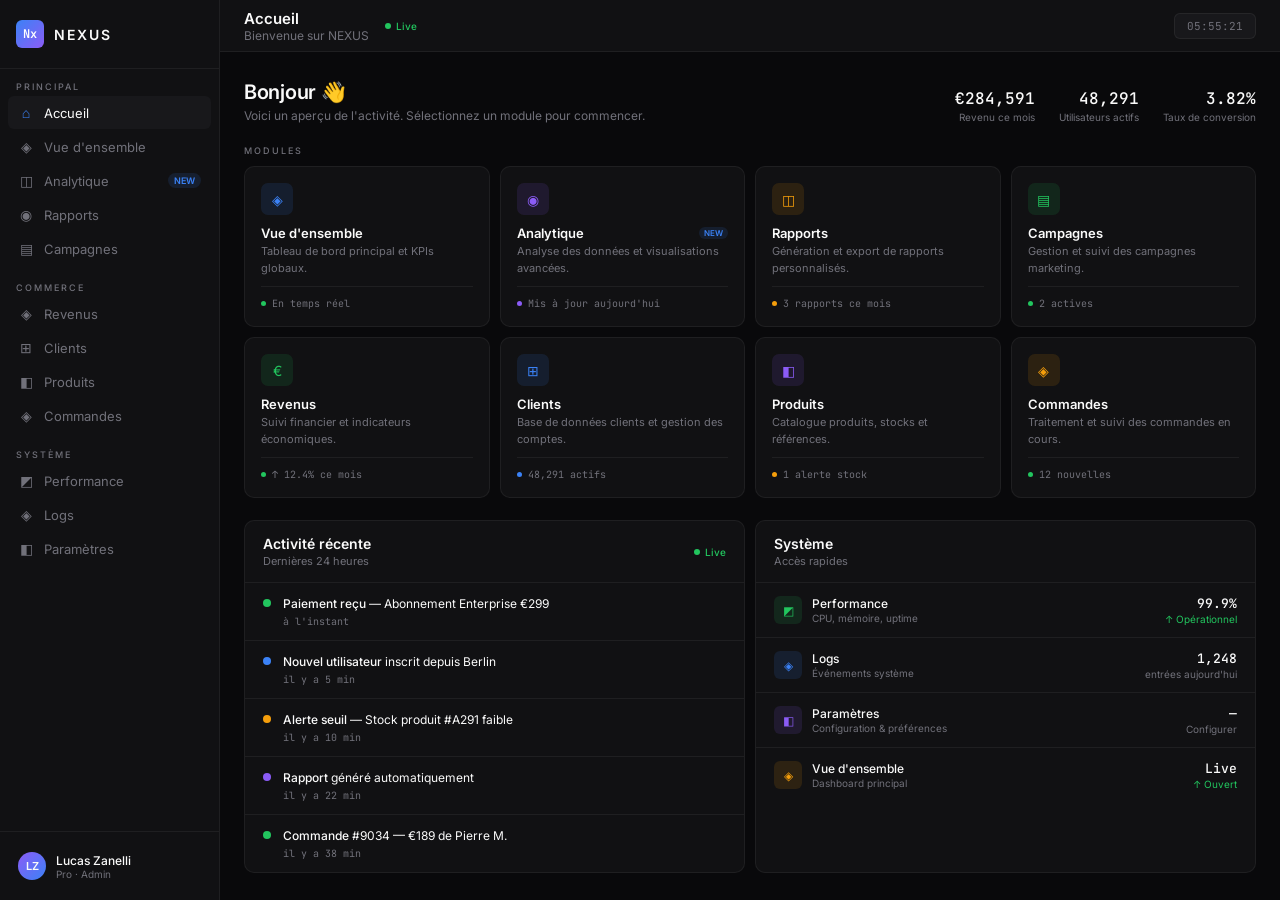
==== index.html @ b59e876d "Rajout du index Accueil" ====
<!DOCTYPE html>
<html lang="fr">
<head>
  <meta charset="UTF-8">
  <meta name="viewport" content="width=device-width, initial-scale=1.0">
  <title>NEXUS — Accueil</title>

  <link href="https://fonts.googleapis.com/css2?family=JetBrains+Mono:wght@300;400;500&family=Inter:wght@300;400;500;600&display=swap" rel="stylesheet">

  <style>
    *, *::before, *::after { margin: 0; padding: 0; box-sizing: border-box; }

    :root {
      --bg:         #09090B;
      --surface:    #111113;
      --surface2:   #18181B;
      --border:     rgba(255, 255, 255, 0.06);
      --border2:    rgba(255, 255, 255, 0.1);
      --text:       #FAFAFA;
      --muted:      #71717A;
      --green:      #22C55E;
      --green-dim:  rgba(34, 197, 94, 0.12);
      --red:        #EF4444;
      --red-dim:    rgba(239, 68, 68, 0.12);
      --blue:       #3B82F6;
      --blue-dim:   rgba(59, 130, 246, 0.12);
      --violet:     #8B5CF6;
      --violet-dim: rgba(139, 92, 246, 0.12);
      --amber:      #F59E0B;
      --amber-dim:  rgba(245, 158, 11, 0.12);
      --cyan:       #06B6D4;
    }

    html, body { height: 100%; }

    body {
      background: var(--bg);
      color: var(--text);
      font-family: 'Inter', sans-serif;
      font-weight: 400;
      display: flex;
      overflow: hidden;
    }

    ::-webkit-scrollbar        { width: 4px; height: 4px; }
    ::-webkit-scrollbar-track  { background: transparent; }
    ::-webkit-scrollbar-thumb  { background: var(--border2); border-radius: 2px; }

    /* ═══════ SIDEBAR ═══════ */
    .sidebar {
      width: 220px; flex-shrink: 0;
      background: var(--surface);
      border-right: 1px solid var(--border);
      display: flex; flex-direction: column;
      height: 100vh; overflow-y: auto;
    }
    .sb-logo {
      padding: 20px 16px;
      border-bottom: 1px solid var(--border);
      display: flex; align-items: center; gap: 10px;
    }
    .logo-icon {
      width: 28px; height: 28px;
      background: linear-gradient(135deg, var(--blue), var(--violet));
      border-radius: 6px;
      display: flex; align-items: center; justify-content: center;
      font-size: 12px; font-weight: 600;
      font-family: 'JetBrains Mono', monospace; color: white;
    }
    .logo-text { font-size: 14px; font-weight: 600; letter-spacing: 2px; text-transform: uppercase; }
    .sb-section { padding: 12px 8px 4px; }
    .sb-section-label {
      font-size: 9px; font-weight: 500; letter-spacing: 2px;
      text-transform: uppercase; color: var(--muted);
      padding: 0 8px; margin-bottom: 4px;
    }
    .sb-item {
      display: flex; align-items: center; gap: 10px;
      padding: 8px 10px; border-radius: 6px;
      cursor: pointer; transition: background 0.15s;
      text-decoration: none; color: var(--muted);
      font-size: 13px; font-weight: 400; margin-bottom: 1px;
    }
    .sb-item:hover            { background: var(--surface2); color: var(--text); }
    .sb-item.active           { background: var(--surface2); color: var(--text); }
    .sb-item.active .sb-icon  { color: var(--blue); }
    .sb-icon { font-size: 14px; width: 16px; text-align: center; }
    .sb-badge {
      margin-left: auto;
      background: var(--blue-dim); color: var(--blue);
      font-size: 9px; font-weight: 600; padding: 2px 6px; border-radius: 10px;
    }
    .sb-bottom { margin-top: auto; padding: 12px 8px; border-top: 1px solid var(--border); }
    .sb-user { display: flex; align-items: center; gap: 10px; padding: 8px 10px; border-radius: 6px; cursor: pointer; }
    .user-av {
      width: 28px; height: 28px; border-radius: 50%;
      background: linear-gradient(135deg, var(--violet), var(--blue));
      display: flex; align-items: center; justify-content: center;
      font-size: 11px; font-weight: 600; flex-shrink: 0;
    }
    .user-name { font-size: 12px; font-weight: 500; }
    .user-plan { font-size: 10px; color: var(--muted); }

    /* ═══════ MAIN ═══════ */
    .main { flex: 1; overflow-y: auto; display: flex; flex-direction: column; }

    .topbar {
      height: 52px; border-bottom: 1px solid var(--border);
      padding: 0 24px;
      display: flex; align-items: center; justify-content: space-between;
      flex-shrink: 0; background: var(--surface);
      position: sticky; top: 0; z-index: 10;
    }
    .tb-left  { display: flex; align-items: center; gap: 16px; }
    .tb-right { display: flex; align-items: center; gap: 8px; }
    .page-title { font-size: 15px; font-weight: 600; }
    .page-sub   { font-size: 12px; color: var(--muted); }
    .live-badge { display: flex; align-items: center; gap: 5px; font-size: 10px; color: var(--green); font-weight: 500; }
    .live-dot { width: 6px; height: 6px; background: var(--green); border-radius: 50%; animation: pulse 2s infinite; }

    .clock-badge {
      font-family: 'JetBrains Mono', monospace; font-size: 11px; color: var(--muted);
      padding: 5px 12px; background: var(--surface2);
      border: 1px solid var(--border); border-radius: 6px;
    }

    /* ═══════ CONTENT ═══════ */
    .content { padding: 28px 24px; display: flex; flex-direction: column; gap: 22px; overflow-y: auto; }

    /* Hero */
    .hero { display: flex; align-items: flex-end; justify-content: space-between; }
    .hero-title { font-size: 20px; font-weight: 600; letter-spacing: -0.3px; margin-bottom: 4px; }
    .hero-sub   { font-size: 12px; color: var(--muted); }
    .hero-stats { display: flex; gap: 24px; }
    .hero-stat  { text-align: right; }
    .hero-stat-val { font-family: 'JetBrains Mono', monospace; font-size: 16px; font-weight: 500; }
    .hero-stat-lbl { font-size: 10px; color: var(--muted); margin-top: 2px; }

    /* Section label */
    .section-label {
      font-size: 9px; font-weight: 500; letter-spacing: 2px;
      text-transform: uppercase; color: var(--muted); margin-bottom: 10px;
    }

    /* Module grid */
    .modules-grid { display: grid; grid-template-columns: repeat(4, 1fr); gap: 10px; }

    .module-card {
      background: var(--surface); border: 1px solid var(--border);
      border-radius: 10px; padding: 16px;
      text-decoration: none; color: var(--text);
      display: flex; flex-direction: column; gap: 10px;
      transition: border-color 0.2s, background 0.2s;
      cursor: pointer;
    }
    .module-card:hover { border-color: var(--border2); background: var(--surface2); }
    .module-card:hover .module-arrow { opacity: 1; transform: translateX(0); }

    .module-card-top { display: flex; align-items: center; justify-content: space-between; }
    .module-icon {
      width: 32px; height: 32px; border-radius: 7px;
      display: flex; align-items: center; justify-content: center; font-size: 14px;
    }
    .module-arrow { font-size: 11px; color: var(--muted); opacity: 0; transform: translateX(-4px); transition: opacity 0.2s, transform 0.2s; }
    .module-name  { font-size: 13px; font-weight: 600; margin-bottom: 2px; display: flex; align-items: center; gap: 6px; }
    .module-desc  { font-size: 11px; color: var(--muted); line-height: 1.5; }
    .module-footer {
      display: flex; align-items: center; gap: 6px;
      padding-top: 10px; border-top: 1px solid var(--border); margin-top: auto;
    }
    .module-stat-dot { width: 5px; height: 5px; border-radius: 50%; }
    .module-stat-txt { font-size: 10px; color: var(--muted); font-family: 'JetBrains Mono', monospace; }

    /* Bottom row */
    .bottom-row { display: grid; grid-template-columns: 1fr 1fr; gap: 10px; }

    /* Activity card */
    .activity-card { background: var(--surface); border: 1px solid var(--border); border-radius: 10px; overflow: hidden; }
    .ac-head { padding: 14px 18px; border-bottom: 1px solid var(--border); display: flex; align-items: center; justify-content: space-between; }
    .card-title    { font-size: 14px; font-weight: 600; }
    .card-subtitle { font-size: 11px; color: var(--muted); margin-top: 2px; }
    .ac-item { display: flex; align-items: flex-start; gap: 12px; padding: 12px 18px; border-bottom: 1px solid var(--border); transition: background 0.15s; }
    .ac-item:last-child { border-bottom: none; }
    .ac-item:hover      { background: var(--surface2); }
    .ac-dot  { width: 8px; height: 8px; border-radius: 50%; flex-shrink: 0; margin-top: 4px; }
    .ac-msg  { font-size: 12px; line-height: 1.5; }
    .ac-msg strong { font-weight: 500; }
    .ac-time { font-size: 10px; color: var(--muted); margin-top: 2px; font-family: 'JetBrains Mono', monospace; }

    /* Quick card */
    .quick-card { background: var(--surface); border: 1px solid var(--border); border-radius: 10px; overflow: hidden; }
    .qc-head    { padding: 14px 18px; border-bottom: 1px solid var(--border); }
    .qc-row     { display: flex; align-items: center; justify-content: space-between; padding: 12px 18px; border-bottom: 1px solid var(--border); transition: background 0.15s; text-decoration: none; color: inherit; }
    .qc-row:last-child { border-bottom: none; }
    .qc-row:hover      { background: var(--surface2); }
    .qc-left    { display: flex; align-items: center; gap: 10px; }
    .qc-icon    { width: 28px; height: 28px; border-radius: 6px; display: flex; align-items: center; justify-content: center; font-size: 12px; }
    .qc-label   { font-size: 12px; font-weight: 500; }
    .qc-sub     { font-size: 10px; color: var(--muted); margin-top: 1px; }
    .qc-right   { text-align: right; }
    .qc-val     { font-family: 'JetBrains Mono', monospace; font-size: 13px; font-weight: 500; }
    .qc-delta   { font-size: 10px; margin-top: 1px; }
    .delta-up   { color: var(--green); }
    .delta-down { color: var(--red); }

    @keyframes pulse {
      0%, 100% { opacity: 1; transform: scale(1); }
      50%       { opacity: 0.5; transform: scale(1.3); }
    }
    @keyframes fadeUp {
      from { opacity: 0; transform: translateY(10px); }
      to   { opacity: 1; transform: translateY(0); }
    }
    .content > * { animation: fadeUp 0.4s ease both; }
    .content > *:nth-child(1) { animation-delay: 0.05s; }
    .content > *:nth-child(2) { animation-delay: 0.10s; }
    .content > *:nth-child(3) { animation-delay: 0.15s; }
    .content > *:nth-child(4) { animation-delay: 0.20s; }
  </style>
</head>
<body>

  <aside class="sidebar"></aside>

  <div class="main">

    <div class="topbar">
      <div class="tb-left">
        <div>
          <p class="page-title">Accueil</p>
          <p class="page-sub">Bienvenue sur NEXUS</p>
        </div>
        <div class="live-badge"><div class="live-dot"></div> Live</div>
      </div>
      <div class="tb-right">
        <div class="clock-badge" id="clock">--:--:--</div>
      </div>
    </div>

    <div class="content">

      <!-- Hero -->
      <div class="hero">
        <div>
          <p class="hero-title" id="greetingText">Bonjour 👋</p>
          <p class="hero-sub">Voici un aperçu de l'activité. Sélectionnez un module pour commencer.</p>
        </div>
        <div class="hero-stats">
          <div class="hero-stat">
            <div class="hero-stat-val">€284,591</div>
            <div class="hero-stat-lbl">Revenu ce mois</div>
          </div>
          <div class="hero-stat">
            <div class="hero-stat-val">48,291</div>
            <div class="hero-stat-lbl">Utilisateurs actifs</div>
          </div>
          <div class="hero-stat">
            <div class="hero-stat-val">3.82%</div>
            <div class="hero-stat-lbl">Taux de conversion</div>
          </div>
        </div>
      </div>

      <!-- Modules -->
      <div>
        <p class="section-label">Modules</p>
        <div class="modules-grid">

          <a class="module-card" href="./Vue d'ensemble/index.html">
            <div class="module-card-top">
              <div class="module-icon" style="background:var(--blue-dim);color:var(--blue);">◈</div>
              <span class="module-arrow">→</span>
            </div>
            <div>
              <p class="module-name">Vue d'ensemble</p>
              <p class="module-desc">Tableau de bord principal et KPIs globaux.</p>
            </div>
            <div class="module-footer">
              <div class="module-stat-dot" style="background:var(--green);"></div>
              <span class="module-stat-txt">En temps réel</span>
            </div>
          </a>

          <a class="module-card" href="./Analytique/index.html">
            <div class="module-card-top">
              <div class="module-icon" style="background:var(--violet-dim);color:var(--violet);">◉</div>
              <span class="module-arrow">→</span>
            </div>
            <div>
              <p class="module-name">Analytique <span class="sb-badge" style="font-size:8px;padding:1px 5px;">NEW</span></p>
              <p class="module-desc">Analyse des données et visualisations avancées.</p>
            </div>
            <div class="module-footer">
              <div class="module-stat-dot" style="background:var(--violet);"></div>
              <span class="module-stat-txt">Mis à jour aujourd'hui</span>
            </div>
          </a>

          <a class="module-card" href="./Rapports/index.html">
            <div class="module-card-top">
              <div class="module-icon" style="background:var(--amber-dim);color:var(--amber);">◫</div>
              <span class="module-arrow">→</span>
            </div>
            <div>
              <p class="module-name">Rapports</p>
              <p class="module-desc">Génération et export de rapports personnalisés.</p>
            </div>
            <div class="module-footer">
              <div class="module-stat-dot" style="background:var(--amber);"></div>
              <span class="module-stat-txt">3 rapports ce mois</span>
            </div>
          </a>

          <a class="module-card" href="./Campagnes/index.html">
            <div class="module-card-top">
              <div class="module-icon" style="background:var(--green-dim);color:var(--green);">▤</div>
              <span class="module-arrow">→</span>
            </div>
            <div>
              <p class="module-name">Campagnes</p>
              <p class="module-desc">Gestion et suivi des campagnes marketing.</p>
            </div>
            <div class="module-footer">
              <div class="module-stat-dot" style="background:var(--green);"></div>
              <span class="module-stat-txt">2 actives</span>
            </div>
          </a>

          <a class="module-card" href="./Revenus/index.html">
            <div class="module-card-top">
              <div class="module-icon" style="background:var(--green-dim);color:var(--green);">€</div>
              <span class="module-arrow">→</span>
            </div>
            <div>
              <p class="module-name">Revenus</p>
              <p class="module-desc">Suivi financier et indicateurs économiques.</p>
            </div>
            <div class="module-footer">
              <div class="module-stat-dot" style="background:var(--green);"></div>
              <span class="module-stat-txt">↑ 12.4% ce mois</span>
            </div>
          </a>

          <a class="module-card" href="./Clients/index.html">
            <div class="module-card-top">
              <div class="module-icon" style="background:var(--blue-dim);color:var(--blue);">⊞</div>
              <span class="module-arrow">→</span>
            </div>
            <div>
              <p class="module-name">Clients</p>
              <p class="module-desc">Base de données clients et gestion des comptes.</p>
            </div>
            <div class="module-footer">
              <div class="module-stat-dot" style="background:var(--blue);"></div>
              <span class="module-stat-txt">48,291 actifs</span>
            </div>
          </a>

          <a class="module-card" href="./Produits/index.html">
            <div class="module-card-top">
              <div class="module-icon" style="background:var(--violet-dim);color:var(--violet);">◧</div>
              <span class="module-arrow">→</span>
            </div>
            <div>
              <p class="module-name">Produits</p>
              <p class="module-desc">Catalogue produits, stocks et références.</p>
            </div>
            <div class="module-footer">
              <div class="module-stat-dot" style="background:var(--amber);"></div>
              <span class="module-stat-txt">1 alerte stock</span>
            </div>
          </a>

          <a class="module-card" href="./Commandes/index.html">
            <div class="module-card-top">
              <div class="module-icon" style="background:var(--amber-dim);color:var(--amber);">◈</div>
              <span class="module-arrow">→</span>
            </div>
            <div>
              <p class="module-name">Commandes</p>
              <p class="module-desc">Traitement et suivi des commandes en cours.</p>
            </div>
            <div class="module-footer">
              <div class="module-stat-dot" style="background:var(--green);"></div>
              <span class="module-stat-txt">12 nouvelles</span>
            </div>
          </a>

        </div>
      </div>

      <!-- Bottom row -->
      <div class="bottom-row">

        <div class="activity-card">
          <div class="ac-head">
            <div>
              <p class="card-title">Activité récente</p>
              <p class="card-subtitle">Dernières 24 heures</p>
            </div>
            <div class="live-badge"><div class="live-dot"></div> Live</div>
          </div>
          <div id="activityList">
            <div class="ac-item">
              <div class="ac-dot" style="background:var(--green);"></div>
              <div>
                <p class="ac-msg"><strong>Paiement reçu</strong> — Abonnement Enterprise €299</p>
                <p class="ac-time">à l'instant</p>
              </div>
            </div>
            <div class="ac-item">
              <div class="ac-dot" style="background:var(--blue);"></div>
              <div>
                <p class="ac-msg"><strong>Nouvel utilisateur</strong> inscrit depuis Berlin</p>
                <p class="ac-time">il y a 5 min</p>
              </div>
            </div>
            <div class="ac-item">
              <div class="ac-dot" style="background:var(--amber);"></div>
              <div>
                <p class="ac-msg"><strong>Alerte seuil</strong> — Stock produit #A291 faible</p>
                <p class="ac-time">il y a 10 min</p>
              </div>
            </div>
            <div class="ac-item">
              <div class="ac-dot" style="background:var(--violet);"></div>
              <div>
                <p class="ac-msg"><strong>Rapport</strong> généré automatiquement</p>
                <p class="ac-time">il y a 22 min</p>
              </div>
            </div>
            <div class="ac-item">
              <div class="ac-dot" style="background:var(--green);"></div>
              <div>
                <p class="ac-msg"><strong>Commande</strong> #9034 — €189 de Pierre M.</p>
                <p class="ac-time">il y a 38 min</p>
              </div>
            </div>
          </div>
        </div>

        <div class="quick-card">
          <div class="qc-head">
            <p class="card-title">Système</p>
            <p class="card-subtitle">Accès rapides</p>
          </div>
          <div>
            <a class="qc-row" href="./Performance/index.html">
              <div class="qc-left">
                <div class="qc-icon" style="background:var(--green-dim);color:var(--green);">◩</div>
                <div>
                  <p class="qc-label">Performance</p>
                  <p class="qc-sub">CPU, mémoire, uptime</p>
                </div>
              </div>
              <div class="qc-right">
                <p class="qc-val">99.9%</p>
                <p class="qc-delta delta-up">↑ Opérationnel</p>
              </div>
            </a>
            <a class="qc-row" href="./Logs/index.html">
              <div class="qc-left">
                <div class="qc-icon" style="background:var(--blue-dim);color:var(--blue);">◈</div>
                <div>
                  <p class="qc-label">Logs</p>
                  <p class="qc-sub">Événements système</p>
                </div>
              </div>
              <div class="qc-right">
                <p class="qc-val">1,248</p>
                <p class="qc-delta" style="color:var(--muted);">entrées aujourd'hui</p>
              </div>
            </a>
            <a class="qc-row" href="./Paramètres/index.html">
              <div class="qc-left">
                <div class="qc-icon" style="background:var(--violet-dim);color:var(--violet);">◧</div>
                <div>
                  <p class="qc-label">Paramètres</p>
                  <p class="qc-sub">Configuration & préférences</p>
                </div>
              </div>
              <div class="qc-right">
                <p class="qc-val">—</p>
                <p class="qc-delta" style="color:var(--muted);">Configurer</p>
              </div>
            </a>
            <a class="qc-row" href="./Vue d'ensemble/index.html">
              <div class="qc-left">
                <div class="qc-icon" style="background:var(--amber-dim);color:var(--amber);">◈</div>
                <div>
                  <p class="qc-label">Vue d'ensemble</p>
                  <p class="qc-sub">Dashboard principal</p>
                </div>
              </div>
              <div class="qc-right">
                <p class="qc-val">Live</p>
                <p class="qc-delta delta-up">↑ Ouvert</p>
              </div>
            </a>
          </div>
        </div>

      </div>

    </div>
  </div>

  <script>
    /* Horloge */
    const clockEl = document.getElementById('clock');
    const tick = () => { clockEl.textContent = new Date().toLocaleTimeString('fr-FR', { hour12:false }); };
    tick(); setInterval(tick, 1000);

    /* Greeting */
    const h = new Date().getHours();
    document.getElementById('greetingText').textContent =
      (h < 12 ? 'Bonjour' : h < 18 ? 'Bon après-midi' : 'Bonsoir') + ' 👋';

    /* Live activity */
    const activities = [
      { color:'var(--green)',  msg:'<strong>Commande</strong> — €189 de Pierre M.',               time:"à l'instant" },
      { color:'var(--blue)',   msg:'<strong>Nouvel utilisateur</strong> depuis Lyon',              time:"à l'instant" },
      { color:'var(--violet)', msg:'<strong>Rapport</strong> généré automatiquement',              time:"à l'instant" },
      { color:'var(--amber)',  msg:'<strong>Alerte stock</strong> — Produit #B104 critique',       time:"à l'instant" },
      { color:'var(--green)',  msg:'<strong>Paiement reçu</strong> — Abonnement Enterprise €299',  time:"à l'instant" },
      { color:'var(--red)',    msg:'<strong>Échec paiement</strong> — Commande #9012 refusée',     time:"à l'instant" },
    ];
    const timeLabels = ['il y a 5 min','il y a 10 min','il y a 15 min','il y a 22 min'];
    let idx = 0;
    setInterval(() => {
      const items = document.querySelectorAll('#activityList .ac-item');
      if (!items.length) return;
      const d = activities[idx % activities.length];
      items[0].querySelector('.ac-dot').style.background = d.color;
      items[0].querySelector('.ac-msg').innerHTML = d.msg;
      items[0].querySelector('.ac-time').textContent = d.time;
      items[0].style.background = 'rgba(59,130,246,0.07)';
      setTimeout(() => { items[0].style.background = ''; }, 1200);
      items.forEach((item, i) => {
        if (i === 0) return;
        const t = item.querySelector('.ac-time');
        if (t && timeLabels[i-1]) t.textContent = timeLabels[i-1];
      });
      idx++;
    }, 5000);
  </script>

  <script>
    /* Sidebar — même logique que sidebar.js existant */
    (function () {
      function loadProfile() {
        try { const r=localStorage.getItem('nexus_profile'); if(r){const p=JSON.parse(r);if(p&&p.prenom)return p;} } catch(e){}
        try { const r=sessionStorage.getItem('nexus_profile'); if(r){const p=JSON.parse(r);if(p&&p.prenom)return p;} } catch(e){}
        try { const m=document.cookie.match(/nexus_profile=([^;]+)/); if(m){const p=JSON.parse(decodeURIComponent(m[1]));if(p&&p.prenom)return p;} } catch(e){}
        return { prenom:'Lucas', nom:'Zanelli', email:'lucas@nexus.io' };
      }
      function loadAvatar() {
        try { const v=localStorage.getItem('nexus_avatar'); if(v) return v; } catch(e){}
        try { const v=sessionStorage.getItem('nexus_avatar'); if(v) return v; } catch(e){}
        return null;
      }
      function getInitials(p){ return (((p.prenom||'').charAt(0))+((p.nom||'').charAt(0))).toUpperCase()||'LZ'; }
      function getFullName(p){ return [(p.prenom||'').trim(),(p.nom||'').trim()].filter(Boolean).join(' ')||'Utilisateur'; }

      const PAGE_MAP = {
        "Accueil":           "#",
        "Vue d'ensemble":    "./Vue d'ensemble/index.html",
        "Analytique":        "./Analytique/index.html",
        "Rapports":          "./Rapports/index.html",
        "Campagnes":         "./Campagnes/index.html",
        "Revenus":           "./Revenus/index.html",
        "Clients":           "./Clients/index.html",
        "Produits":          "./Produits/index.html",
        "Commandes":         "./Commandes/index.html",
        "Performance":       "./Performance/index.html",
        "Logs":              "./Logs/index.html",
        "Param\u00e8tres":   "./Param\u00e8tres/index.html",
      };

      const NAV = [
        { label:'Principal', items:[
          { name:'Accueil',          icon:'⌂' },
          { name:"Vue d'ensemble",   icon:'◈' },
          { name:'Analytique',       icon:'◫', badge:'NEW' },
          { name:'Rapports',         icon:'◉' },
          { name:'Campagnes',        icon:'▤' },
        ]},
        { label:'Commerce', items:[
          { name:'Revenus',   icon:'◈' },
          { name:'Clients',   icon:'⊞' },
          { name:'Produits',  icon:'◧' },
          { name:'Commandes', icon:'◈' },
        ]},
        { label:'Syst\u00e8me', items:[
          { name:'Performance',       icon:'◩' },
          { name:'Logs',              icon:'◈' },
          { name:'Param\u00e8tres',   icon:'◧' },
        ]},
      ];

      function buildHTML(profile) {
        const ini = getInitials(profile), name = getFullName(profile);
        let sections = '';
        NAV.forEach(function(sec) {
          let items = '';
          sec.items.forEach(function(item) {
            const isActive = item.name === 'Accueil';
            const badge = item.badge ? '<span class="sb-badge">'+item.badge+'</span>' : '';
            items += '<a href="'+(PAGE_MAP[item.name]||'#')+'" class="sb-item'+(isActive?' active':'')+'"><span class="sb-icon">'+item.icon+'</span> '+item.name+badge+'</a>';
          });
          sections += '<div class="sb-section"><p class="sb-section-label">'+sec.label+'</p>'+items+'</div>';
        });
        return '<div class="sb-logo"><div class="logo-icon">Nx</div><span class="logo-text">Nexus</span></div>'
          + sections
          + '<div class="sb-bottom"><div class="sb-user"><div class="user-av" id="sidebarAv">'+ini+'</div><div><p class="user-name" id="sidebarName">'+name+'</p><p class="user-plan">Pro &middot; Admin</p></div></div></div>';
      }

      function inject() {
        const sidebar = document.querySelector('aside.sidebar');
        if (!sidebar) return;
        sidebar.innerHTML = buildHTML(loadProfile());
        const photo = loadAvatar(), av = document.getElementById('sidebarAv');
        if (av && photo) { av.textContent=''; av.style.backgroundImage='url('+photo+')'; av.style.backgroundSize='cover'; av.style.backgroundPosition='center'; }
      }

      document.readyState === 'loading' ? document.addEventListener('DOMContentLoaded', inject) : inject();

      window.NexusSidebar = { getProfile: loadProfile, refresh: inject };
    })();
  </script>

</body>
</html>
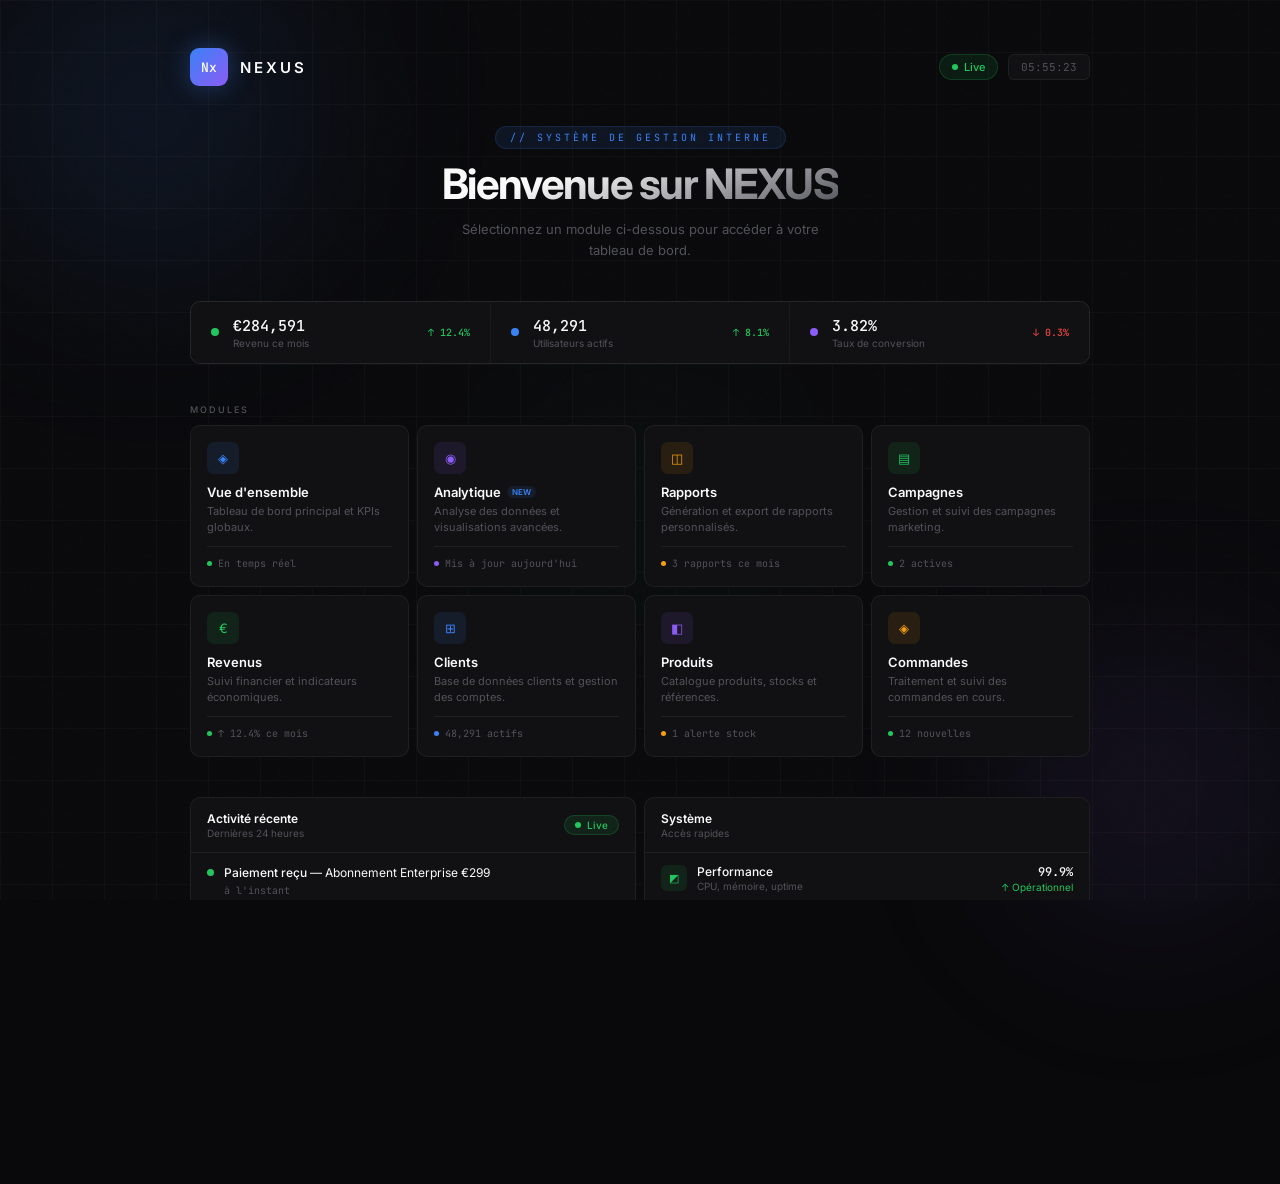
==== commit 6312468f: "second commit" ====
--- a/index.html
+++ b/index.html
@@ -3,10 +3,8 @@
 <head>
   <meta charset="UTF-8">
   <meta name="viewport" content="width=device-width, initial-scale=1.0">
-  <title>NEXUS — Accueil</title>
-
-  <link href="https://fonts.googleapis.com/css2?family=JetBrains+Mono:wght@300;400;500&family=Inter:wght@300;400;500;600&display=swap" rel="stylesheet">
-
+  <title>NEXUS</title>
+  <link href="https://fonts.googleapis.com/css2?family=JetBrains+Mono:wght@300;400;500&family=Inter:wght@300;400;500;600;700&display=swap" rel="stylesheet">
   <style>
     *, *::before, *::after { margin: 0; padding: 0; box-sizing: border-box; }
 
@@ -14,492 +12,737 @@
       --bg:         #09090B;
       --surface:    #111113;
       --surface2:   #18181B;
-      --border:     rgba(255, 255, 255, 0.06);
-      --border2:    rgba(255, 255, 255, 0.1);
+      --border:     rgba(255,255,255,0.06);
+      --border2:    rgba(255,255,255,0.10);
       --text:       #FAFAFA;
-      --muted:      #71717A;
+      --muted:      #52525B;
+      --blue:       #3B82F6;
+      --blue-dim:   rgba(59,130,246,0.10);
+      --blue-glow:  rgba(59,130,246,0.20);
+      --violet:     #8B5CF6;
+      --violet-dim: rgba(139,92,246,0.10);
       --green:      #22C55E;
-      --green-dim:  rgba(34, 197, 94, 0.12);
+      --green-dim:  rgba(34,197,94,0.10);
+      --amber:      #F59E0B;
+      --amber-dim:  rgba(245,158,11,0.10);
       --red:        #EF4444;
-      --red-dim:    rgba(239, 68, 68, 0.12);
-      --blue:       #3B82F6;
-      --blue-dim:   rgba(59, 130, 246, 0.12);
-      --violet:     #8B5CF6;
-      --violet-dim: rgba(139, 92, 246, 0.12);
-      --amber:      #F59E0B;
-      --amber-dim:  rgba(245, 158, 11, 0.12);
-      --cyan:       #06B6D4;
-    }
-
-    html, body { height: 100%; }
-
-    body {
+    }
+
+    html, body {
+      height: 100%;
       background: var(--bg);
       color: var(--text);
       font-family: 'Inter', sans-serif;
-      font-weight: 400;
-      display: flex;
+      overflow-x: hidden;
+    }
+
+    /* ══════════════════════════════
+       BACKGROUND LAYERS
+    ══════════════════════════════ */
+
+    /* Grid */
+    .bg-grid {
+      position: fixed; inset: 0; z-index: 0;
+      background-image:
+        linear-gradient(rgba(255,255,255,0.028) 1px, transparent 1px),
+        linear-gradient(90deg, rgba(255,255,255,0.028) 1px, transparent 1px);
+      background-size: 52px 52px;
+      pointer-events: none;
+    }
+
+    /* Orbs */
+    .bg-orb {
+      position: fixed; z-index: 0;
+      border-radius: 50%;
+      filter: blur(80px);
+      pointer-events: none;
+      animation: orbFloat 12s ease-in-out infinite alternate;
+    }
+    .bg-orb-1 {
+      width: 500px; height: 500px;
+      top: -140px; left: -100px;
+      background: radial-gradient(circle, rgba(59,130,246,0.14) 0%, transparent 70%);
+      animation-duration: 14s;
+    }
+    .bg-orb-2 {
+      width: 420px; height: 420px;
+      bottom: -100px; right: -80px;
+      background: radial-gradient(circle, rgba(139,92,246,0.12) 0%, transparent 70%);
+      animation-duration: 18s;
+      animation-delay: -6s;
+    }
+    .bg-orb-3 {
+      width: 300px; height: 300px;
+      top: 40%; left: 50%;
+      transform: translateX(-50%);
+      background: radial-gradient(circle, rgba(34,197,94,0.06) 0%, transparent 70%);
+      animation-duration: 20s;
+      animation-delay: -3s;
+    }
+
+    @keyframes orbFloat {
+      from { transform: translate(0, 0) scale(1); }
+      to   { transform: translate(30px, 20px) scale(1.08); }
+    }
+
+    /* Noise overlay */
+    .bg-noise {
+      position: fixed; inset: 0; z-index: 0;
+      opacity: 0.025;
+      background-image: url("data:image/svg+xml,%3Csvg viewBox='0 0 256 256' xmlns='http://www.w3.org/2000/svg'%3E%3Cfilter id='noise'%3E%3CfeTurbulence type='fractalNoise' baseFrequency='0.9' numOctaves='4' stitchTiles='stitch'/%3E%3C/filter%3E%3Crect width='100%25' height='100%25' filter='url(%23noise)'/%3E%3C/svg%3E");
+      background-size: 180px 180px;
+      pointer-events: none;
+    }
+
+    /* ══════════════════════════════
+       LAYOUT
+    ══════════════════════════════ */
+    .page {
+      position: relative; z-index: 1;
+      min-height: 100vh;
+      display: flex; flex-direction: column;
+      align-items: center; justify-content: center;
+      padding: 48px 24px;
+    }
+
+    .wrapper {
+      width: 100%;
+      max-width: 900px;
+      display: flex; flex-direction: column;
+      gap: 40px;
+    }
+
+    /* ══════════════════════════════
+       HEADER
+    ══════════════════════════════ */
+    .header {
+      display: flex; align-items: center; justify-content: space-between;
+      animation: fadeUp 0.5s ease both 0.05s;
+    }
+
+    .logo { display: flex; align-items: center; gap: 12px; }
+
+    .logo-icon {
+      width: 38px; height: 38px;
+      background: linear-gradient(135deg, var(--blue), var(--violet));
+      border-radius: 9px;
+      display: flex; align-items: center; justify-content: center;
+      font-family: 'JetBrains Mono', monospace;
+      font-size: 13px; font-weight: 500; color: #fff;
+      box-shadow: 0 0 24px rgba(59,130,246,0.35);
+    }
+
+    .logo-text {
+      font-size: 15px; font-weight: 600;
+      letter-spacing: 3px; text-transform: uppercase;
+    }
+
+    .header-right {
+      display: flex; align-items: center; gap: 10px;
+    }
+
+    .live-pill {
+      display: flex; align-items: center; gap: 6px;
+      padding: 5px 12px;
+      background: var(--green-dim);
+      border: 1px solid rgba(34,197,94,0.2);
+      border-radius: 20px;
+      font-size: 11px; color: var(--green); font-weight: 500;
+    }
+    .live-dot {
+      width: 6px; height: 6px;
+      background: var(--green); border-radius: 50%;
+      animation: pulse 2s infinite;
+    }
+
+    .clock {
+      font-family: 'JetBrains Mono', monospace;
+      font-size: 11px; color: var(--muted);
+      padding: 5px 12px;
+      background: var(--surface);
+      border: 1px solid var(--border);
+      border-radius: 6px;
+    }
+
+    /* ══════════════════════════════
+       HERO
+    ══════════════════════════════ */
+    .hero {
+      text-align: center;
+      display: flex; flex-direction: column; align-items: center; gap: 12px;
+      animation: fadeUp 0.5s ease both 0.12s;
+    }
+
+    .hero-eyebrow {
+      font-family: 'JetBrains Mono', monospace;
+      font-size: 10px; font-weight: 400;
+      letter-spacing: 3px; text-transform: uppercase;
+      color: var(--blue);
+      padding: 4px 14px;
+      background: var(--blue-dim);
+      border: 1px solid rgba(59,130,246,0.15);
+      border-radius: 20px;
+      display: inline-block;
+    }
+
+    .hero-title {
+      font-size: clamp(28px, 5vw, 42px);
+      font-weight: 700;
+      letter-spacing: -0.04em;
+      line-height: 1.1;
+      background: linear-gradient(160deg, #FAFAFA 30%, #52525B 100%);
+      -webkit-background-clip: text;
+      -webkit-text-fill-color: transparent;
+      background-clip: text;
+    }
+
+    .hero-sub {
+      font-size: 13px; color: var(--muted);
+      max-width: 360px; line-height: 1.6;
+    }
+
+    /* ══════════════════════════════
+       KPI STRIP
+    ══════════════════════════════ */
+    .kpi-strip {
+      display: grid; grid-template-columns: repeat(3, 1fr);
+      gap: 1px;
+      background: var(--border);
+      border: 1px solid var(--border);
+      border-radius: 10px;
       overflow: hidden;
-    }
-
-    ::-webkit-scrollbar        { width: 4px; height: 4px; }
-    ::-webkit-scrollbar-track  { background: transparent; }
-    ::-webkit-scrollbar-thumb  { background: var(--border2); border-radius: 2px; }
-
-    /* ═══════ SIDEBAR ═══════ */
-    .sidebar {
-      width: 220px; flex-shrink: 0;
+      animation: fadeUp 0.5s ease both 0.18s;
+    }
+
+    .kpi-cell {
       background: var(--surface);
-      border-right: 1px solid var(--border);
-      display: flex; flex-direction: column;
-      height: 100vh; overflow-y: auto;
-    }
-    .sb-logo {
-      padding: 20px 16px;
+      padding: 14px 20px;
+      display: flex; align-items: center; gap: 14px;
+      transition: background 0.15s;
+    }
+    .kpi-cell:hover { background: var(--surface2); }
+
+    .kpi-dot {
+      width: 8px; height: 8px; border-radius: 50%; flex-shrink: 0;
+    }
+
+    .kpi-val {
+      font-family: 'JetBrains Mono', monospace;
+      font-size: 15px; font-weight: 500;
+    }
+
+    .kpi-lbl { font-size: 10px; color: var(--muted); margin-top: 1px; }
+
+    .kpi-delta {
+      margin-left: auto;
+      font-size: 10px; font-weight: 500;
+      font-family: 'JetBrains Mono', monospace;
+    }
+    .up   { color: var(--green); }
+    .down { color: var(--red); }
+
+    /* ══════════════════════════════
+       SECTION LABEL
+    ══════════════════════════════ */
+    .section-label {
+      font-size: 9px; font-weight: 500;
+      letter-spacing: 2px; text-transform: uppercase;
+      color: var(--muted); margin-bottom: 10px;
+    }
+
+    /* ══════════════════════════════
+       MODULE GRID
+    ══════════════════════════════ */
+    .grid {
+      display: grid;
+      grid-template-columns: repeat(4, 1fr);
+      gap: 8px;
+      animation: fadeUp 0.5s ease both 0.24s;
+    }
+
+    .card {
+      background: var(--surface);
+      border: 1px solid var(--border);
+      border-radius: 10px;
+      padding: 16px;
+      text-decoration: none;
+      color: var(--text);
+      display: flex; flex-direction: column; gap: 10px;
+      transition: border-color 0.2s, background 0.2s, transform 0.2s, box-shadow 0.2s;
+      position: relative; overflow: hidden;
+    }
+
+    /* Card inner glow on hover */
+    .card::before {
+      content: '';
+      position: absolute; inset: 0;
+      opacity: 0;
+      transition: opacity 0.3s;
+      pointer-events: none;
+    }
+    .card:hover { border-color: var(--border2); background: var(--surface2); transform: translateY(-2px); }
+    .card:hover::before { opacity: 1; }
+    .card:hover .card-arrow { opacity: 1; transform: translateX(0); }
+
+    /* Per-card accent glows */
+    .card[data-color="blue"]::before   { background: radial-gradient(ellipse at top left, rgba(59,130,246,0.07) 0%, transparent 60%); }
+    .card[data-color="violet"]::before { background: radial-gradient(ellipse at top left, rgba(139,92,246,0.07) 0%, transparent 60%); }
+    .card[data-color="amber"]::before  { background: radial-gradient(ellipse at top left, rgba(245,158,11,0.07) 0%, transparent 60%); }
+    .card[data-color="green"]::before  { background: radial-gradient(ellipse at top left, rgba(34,197,94,0.07) 0%, transparent 60%); }
+
+    .card-top { display: flex; align-items: center; justify-content: space-between; }
+
+    .card-icon {
+      width: 32px; height: 32px; border-radius: 7px;
+      display: flex; align-items: center; justify-content: center;
+      font-size: 13px;
+    }
+
+    .card-arrow {
+      font-size: 11px; color: var(--muted);
+      opacity: 0; transform: translateX(-5px);
+      transition: opacity 0.2s, transform 0.2s;
+    }
+
+    .card-name {
+      font-size: 13px; font-weight: 600;
+      display: flex; align-items: center; gap: 6px;
+      margin-bottom: 3px;
+    }
+
+    .card-desc { font-size: 11px; color: var(--muted); line-height: 1.5; }
+
+    .card-footer {
+      display: flex; align-items: center; gap: 6px;
+      padding-top: 10px; border-top: 1px solid var(--border);
+      margin-top: auto;
+    }
+    .card-dot { width: 5px; height: 5px; border-radius: 50%; flex-shrink: 0; }
+    .card-stat { font-size: 10px; color: var(--muted); font-family: 'JetBrains Mono', monospace; }
+
+    .badge {
+      background: var(--blue-dim); color: var(--blue);
+      font-size: 8px; font-weight: 600;
+      padding: 1px 5px; border-radius: 10px;
+    }
+
+    /* Staggered card animation */
+    .card { animation: fadeUp 0.4s ease both; }
+    .card:nth-child(1) { animation-delay: 0.26s; }
+    .card:nth-child(2) { animation-delay: 0.30s; }
+    .card:nth-child(3) { animation-delay: 0.34s; }
+    .card:nth-child(4) { animation-delay: 0.38s; }
+    .card:nth-child(5) { animation-delay: 0.42s; }
+    .card:nth-child(6) { animation-delay: 0.46s; }
+    .card:nth-child(7) { animation-delay: 0.50s; }
+    .card:nth-child(8) { animation-delay: 0.54s; }
+
+    /* ══════════════════════════════
+       BOTTOM ROW
+    ══════════════════════════════ */
+    .bottom-row {
+      display: grid; grid-template-columns: 1fr 1fr;
+      gap: 8px;
+      animation: fadeUp 0.5s ease both 0.46s;
+    }
+
+    /* System links */
+    .sys-card {
+      background: var(--surface);
+      border: 1px solid var(--border);
+      border-radius: 10px; overflow: hidden;
+    }
+
+    .sys-head {
+      padding: 13px 16px;
       border-bottom: 1px solid var(--border);
-      display: flex; align-items: center; gap: 10px;
-    }
-    .logo-icon {
-      width: 28px; height: 28px;
-      background: linear-gradient(135deg, var(--blue), var(--violet));
-      border-radius: 6px;
+      display: flex; align-items: center; justify-content: space-between;
+    }
+
+    .sys-title    { font-size: 12px; font-weight: 600; }
+    .sys-subtitle { font-size: 10px; color: var(--muted); margin-top: 1px; }
+
+    .sys-row {
+      display: flex; align-items: center; justify-content: space-between;
+      padding: 11px 16px;
+      border-bottom: 1px solid var(--border);
+      text-decoration: none; color: inherit;
+      transition: background 0.15s;
+    }
+    .sys-row:last-child { border-bottom: none; }
+    .sys-row:hover      { background: var(--surface2); }
+
+    .sys-left { display: flex; align-items: center; gap: 10px; }
+    .sys-icon {
+      width: 26px; height: 26px; border-radius: 6px;
       display: flex; align-items: center; justify-content: center;
-      font-size: 12px; font-weight: 600;
-      font-family: 'JetBrains Mono', monospace; color: white;
-    }
-    .logo-text { font-size: 14px; font-weight: 600; letter-spacing: 2px; text-transform: uppercase; }
-    .sb-section { padding: 12px 8px 4px; }
-    .sb-section-label {
-      font-size: 9px; font-weight: 500; letter-spacing: 2px;
-      text-transform: uppercase; color: var(--muted);
-      padding: 0 8px; margin-bottom: 4px;
-    }
-    .sb-item {
-      display: flex; align-items: center; gap: 10px;
-      padding: 8px 10px; border-radius: 6px;
-      cursor: pointer; transition: background 0.15s;
-      text-decoration: none; color: var(--muted);
-      font-size: 13px; font-weight: 400; margin-bottom: 1px;
-    }
-    .sb-item:hover            { background: var(--surface2); color: var(--text); }
-    .sb-item.active           { background: var(--surface2); color: var(--text); }
-    .sb-item.active .sb-icon  { color: var(--blue); }
-    .sb-icon { font-size: 14px; width: 16px; text-align: center; }
-    .sb-badge {
-      margin-left: auto;
-      background: var(--blue-dim); color: var(--blue);
-      font-size: 9px; font-weight: 600; padding: 2px 6px; border-radius: 10px;
-    }
-    .sb-bottom { margin-top: auto; padding: 12px 8px; border-top: 1px solid var(--border); }
-    .sb-user { display: flex; align-items: center; gap: 10px; padding: 8px 10px; border-radius: 6px; cursor: pointer; }
-    .user-av {
-      width: 28px; height: 28px; border-radius: 50%;
-      background: linear-gradient(135deg, var(--violet), var(--blue));
-      display: flex; align-items: center; justify-content: center;
-      font-size: 11px; font-weight: 600; flex-shrink: 0;
-    }
-    .user-name { font-size: 12px; font-weight: 500; }
-    .user-plan { font-size: 10px; color: var(--muted); }
-
-    /* ═══════ MAIN ═══════ */
-    .main { flex: 1; overflow-y: auto; display: flex; flex-direction: column; }
-
-    .topbar {
-      height: 52px; border-bottom: 1px solid var(--border);
-      padding: 0 24px;
+      font-size: 11px;
+    }
+    .sys-name { font-size: 12px; font-weight: 500; }
+    .sys-desc { font-size: 10px; color: var(--muted); margin-top: 1px; }
+
+    .sys-right { text-align: right; }
+    .sys-val   { font-family: 'JetBrains Mono', monospace; font-size: 12px; font-weight: 500; }
+    .sys-delta { font-size: 10px; margin-top: 1px; }
+
+    /* Activity */
+    .act-card {
+      background: var(--surface);
+      border: 1px solid var(--border);
+      border-radius: 10px; overflow: hidden;
+    }
+    .act-head {
+      padding: 13px 16px; border-bottom: 1px solid var(--border);
       display: flex; align-items: center; justify-content: space-between;
-      flex-shrink: 0; background: var(--surface);
-      position: sticky; top: 0; z-index: 10;
-    }
-    .tb-left  { display: flex; align-items: center; gap: 16px; }
-    .tb-right { display: flex; align-items: center; gap: 8px; }
-    .page-title { font-size: 15px; font-weight: 600; }
-    .page-sub   { font-size: 12px; color: var(--muted); }
-    .live-badge { display: flex; align-items: center; gap: 5px; font-size: 10px; color: var(--green); font-weight: 500; }
-    .live-dot { width: 6px; height: 6px; background: var(--green); border-radius: 50%; animation: pulse 2s infinite; }
-
-    .clock-badge {
-      font-family: 'JetBrains Mono', monospace; font-size: 11px; color: var(--muted);
-      padding: 5px 12px; background: var(--surface2);
-      border: 1px solid var(--border); border-radius: 6px;
-    }
-
-    /* ═══════ CONTENT ═══════ */
-    .content { padding: 28px 24px; display: flex; flex-direction: column; gap: 22px; overflow-y: auto; }
-
-    /* Hero */
-    .hero { display: flex; align-items: flex-end; justify-content: space-between; }
-    .hero-title { font-size: 20px; font-weight: 600; letter-spacing: -0.3px; margin-bottom: 4px; }
-    .hero-sub   { font-size: 12px; color: var(--muted); }
-    .hero-stats { display: flex; gap: 24px; }
-    .hero-stat  { text-align: right; }
-    .hero-stat-val { font-family: 'JetBrains Mono', monospace; font-size: 16px; font-weight: 500; }
-    .hero-stat-lbl { font-size: 10px; color: var(--muted); margin-top: 2px; }
-
-    /* Section label */
-    .section-label {
-      font-size: 9px; font-weight: 500; letter-spacing: 2px;
-      text-transform: uppercase; color: var(--muted); margin-bottom: 10px;
-    }
-
-    /* Module grid */
-    .modules-grid { display: grid; grid-template-columns: repeat(4, 1fr); gap: 10px; }
-
-    .module-card {
-      background: var(--surface); border: 1px solid var(--border);
-      border-radius: 10px; padding: 16px;
-      text-decoration: none; color: var(--text);
-      display: flex; flex-direction: column; gap: 10px;
-      transition: border-color 0.2s, background 0.2s;
-      cursor: pointer;
-    }
-    .module-card:hover { border-color: var(--border2); background: var(--surface2); }
-    .module-card:hover .module-arrow { opacity: 1; transform: translateX(0); }
-
-    .module-card-top { display: flex; align-items: center; justify-content: space-between; }
-    .module-icon {
-      width: 32px; height: 32px; border-radius: 7px;
-      display: flex; align-items: center; justify-content: center; font-size: 14px;
-    }
-    .module-arrow { font-size: 11px; color: var(--muted); opacity: 0; transform: translateX(-4px); transition: opacity 0.2s, transform 0.2s; }
-    .module-name  { font-size: 13px; font-weight: 600; margin-bottom: 2px; display: flex; align-items: center; gap: 6px; }
-    .module-desc  { font-size: 11px; color: var(--muted); line-height: 1.5; }
-    .module-footer {
-      display: flex; align-items: center; gap: 6px;
-      padding-top: 10px; border-top: 1px solid var(--border); margin-top: auto;
-    }
-    .module-stat-dot { width: 5px; height: 5px; border-radius: 50%; }
-    .module-stat-txt { font-size: 10px; color: var(--muted); font-family: 'JetBrains Mono', monospace; }
-
-    /* Bottom row */
-    .bottom-row { display: grid; grid-template-columns: 1fr 1fr; gap: 10px; }
-
-    /* Activity card */
-    .activity-card { background: var(--surface); border: 1px solid var(--border); border-radius: 10px; overflow: hidden; }
-    .ac-head { padding: 14px 18px; border-bottom: 1px solid var(--border); display: flex; align-items: center; justify-content: space-between; }
-    .card-title    { font-size: 14px; font-weight: 600; }
-    .card-subtitle { font-size: 11px; color: var(--muted); margin-top: 2px; }
-    .ac-item { display: flex; align-items: flex-start; gap: 12px; padding: 12px 18px; border-bottom: 1px solid var(--border); transition: background 0.15s; }
-    .ac-item:last-child { border-bottom: none; }
-    .ac-item:hover      { background: var(--surface2); }
-    .ac-dot  { width: 8px; height: 8px; border-radius: 50%; flex-shrink: 0; margin-top: 4px; }
-    .ac-msg  { font-size: 12px; line-height: 1.5; }
-    .ac-msg strong { font-weight: 500; }
-    .ac-time { font-size: 10px; color: var(--muted); margin-top: 2px; font-family: 'JetBrains Mono', monospace; }
-
-    /* Quick card */
-    .quick-card { background: var(--surface); border: 1px solid var(--border); border-radius: 10px; overflow: hidden; }
-    .qc-head    { padding: 14px 18px; border-bottom: 1px solid var(--border); }
-    .qc-row     { display: flex; align-items: center; justify-content: space-between; padding: 12px 18px; border-bottom: 1px solid var(--border); transition: background 0.15s; text-decoration: none; color: inherit; }
-    .qc-row:last-child { border-bottom: none; }
-    .qc-row:hover      { background: var(--surface2); }
-    .qc-left    { display: flex; align-items: center; gap: 10px; }
-    .qc-icon    { width: 28px; height: 28px; border-radius: 6px; display: flex; align-items: center; justify-content: center; font-size: 12px; }
-    .qc-label   { font-size: 12px; font-weight: 500; }
-    .qc-sub     { font-size: 10px; color: var(--muted); margin-top: 1px; }
-    .qc-right   { text-align: right; }
-    .qc-val     { font-family: 'JetBrains Mono', monospace; font-size: 13px; font-weight: 500; }
-    .qc-delta   { font-size: 10px; margin-top: 1px; }
-    .delta-up   { color: var(--green); }
-    .delta-down { color: var(--red); }
+    }
+    .act-item {
+      display: flex; align-items: flex-start; gap: 10px;
+      padding: 11px 16px; border-bottom: 1px solid var(--border);
+      transition: background 0.15s;
+    }
+    .act-item:last-child { border-bottom: none; }
+    .act-item:hover      { background: var(--surface2); }
+    .act-dot  { width: 7px; height: 7px; border-radius: 50%; flex-shrink: 0; margin-top: 5px; }
+    .act-msg  { font-size: 12px; line-height: 1.5; }
+    .act-msg strong { font-weight: 500; }
+    .act-time { font-size: 10px; color: var(--muted); margin-top: 2px; font-family: 'JetBrains Mono', monospace; }
+
+    /* ══════════════════════════════
+       FOOTER
+    ══════════════════════════════ */
+    .footer {
+      display: flex; align-items: center; justify-content: space-between;
+      padding-top: 4px;
+      border-top: 1px solid var(--border);
+      animation: fadeUp 0.5s ease both 0.52s;
+    }
+    .footer-text {
+      font-family: 'JetBrains Mono', monospace;
+      font-size: 10px; color: var(--muted);
+    }
+    .footer-links { display: flex; gap: 16px; }
+    .footer-link  {
+      font-size: 11px; color: var(--muted); text-decoration: none;
+      transition: color 0.15s;
+    }
+    .footer-link:hover { color: var(--text); }
+
+    /* ══════════════════════════════
+       ANIMATIONS
+    ══════════════════════════════ */
+    @keyframes fadeUp {
+      from { opacity: 0; transform: translateY(12px); }
+      to   { opacity: 1; transform: translateY(0); }
+    }
 
     @keyframes pulse {
       0%, 100% { opacity: 1; transform: scale(1); }
       50%       { opacity: 0.5; transform: scale(1.3); }
     }
-    @keyframes fadeUp {
-      from { opacity: 0; transform: translateY(10px); }
-      to   { opacity: 1; transform: translateY(0); }
-    }
-    .content > * { animation: fadeUp 0.4s ease both; }
-    .content > *:nth-child(1) { animation-delay: 0.05s; }
-    .content > *:nth-child(2) { animation-delay: 0.10s; }
-    .content > *:nth-child(3) { animation-delay: 0.15s; }
-    .content > *:nth-child(4) { animation-delay: 0.20s; }
   </style>
 </head>
 <body>
 
-  <aside class="sidebar"></aside>
-
-  <div class="main">
-
-    <div class="topbar">
-      <div class="tb-left">
-        <div>
-          <p class="page-title">Accueil</p>
-          <p class="page-sub">Bienvenue sur NEXUS</p>
-        </div>
-        <div class="live-badge"><div class="live-dot"></div> Live</div>
+  <!-- Background layers -->
+  <div class="bg-grid"></div>
+  <div class="bg-orb bg-orb-1"></div>
+  <div class="bg-orb bg-orb-2"></div>
+  <div class="bg-orb bg-orb-3"></div>
+  <div class="bg-noise"></div>
+
+  <div class="page">
+    <div class="wrapper">
+
+      <!-- ── Header ── -->
+      <div class="header">
+        <div class="logo">
+          <div class="logo-icon">Nx</div>
+          <span class="logo-text">Nexus</span>
+        </div>
+        <div class="header-right">
+          <div class="live-pill"><div class="live-dot"></div> Live</div>
+          <div class="clock" id="clock">--:--:--</div>
+        </div>
       </div>
-      <div class="tb-right">
-        <div class="clock-badge" id="clock">--:--:--</div>
+
+      <!-- ── Hero ── -->
+      <div class="hero">
+        <span class="hero-eyebrow">// Système de gestion interne</span>
+        <h1 class="hero-title">Bienvenue sur NEXUS</h1>
+        <p class="hero-sub">Sélectionnez un module ci-dessous pour accéder à votre tableau de bord.</p>
       </div>
-    </div>
-
-    <div class="content">
-
-      <!-- Hero -->
-      <div class="hero">
-        <div>
-          <p class="hero-title" id="greetingText">Bonjour 👋</p>
-          <p class="hero-sub">Voici un aperçu de l'activité. Sélectionnez un module pour commencer.</p>
-        </div>
-        <div class="hero-stats">
-          <div class="hero-stat">
-            <div class="hero-stat-val">€284,591</div>
-            <div class="hero-stat-lbl">Revenu ce mois</div>
+
+      <!-- ── KPI strip ── -->
+      <div class="kpi-strip">
+        <div class="kpi-cell">
+          <div class="kpi-dot" style="background:var(--green);"></div>
+          <div>
+            <div class="kpi-val">€284,591</div>
+            <div class="kpi-lbl">Revenu ce mois</div>
           </div>
-          <div class="hero-stat">
-            <div class="hero-stat-val">48,291</div>
-            <div class="hero-stat-lbl">Utilisateurs actifs</div>
+          <div class="kpi-delta up">↑ 12.4%</div>
+        </div>
+        <div class="kpi-cell">
+          <div class="kpi-dot" style="background:var(--blue);"></div>
+          <div>
+            <div class="kpi-val">48,291</div>
+            <div class="kpi-lbl">Utilisateurs actifs</div>
           </div>
-          <div class="hero-stat">
-            <div class="hero-stat-val">3.82%</div>
-            <div class="hero-stat-lbl">Taux de conversion</div>
+          <div class="kpi-delta up">↑ 8.1%</div>
+        </div>
+        <div class="kpi-cell">
+          <div class="kpi-dot" style="background:var(--violet);"></div>
+          <div>
+            <div class="kpi-val">3.82%</div>
+            <div class="kpi-lbl">Taux de conversion</div>
           </div>
+          <div class="kpi-delta down">↓ 0.3%</div>
         </div>
       </div>
 
-      <!-- Modules -->
+      <!-- ── Modules ── -->
       <div>
         <p class="section-label">Modules</p>
-        <div class="modules-grid">
-
-          <a class="module-card" href="./Vue d'ensemble/index.html">
-            <div class="module-card-top">
-              <div class="module-icon" style="background:var(--blue-dim);color:var(--blue);">◈</div>
-              <span class="module-arrow">→</span>
-            </div>
-            <div>
-              <p class="module-name">Vue d'ensemble</p>
-              <p class="module-desc">Tableau de bord principal et KPIs globaux.</p>
-            </div>
-            <div class="module-footer">
-              <div class="module-stat-dot" style="background:var(--green);"></div>
-              <span class="module-stat-txt">En temps réel</span>
-            </div>
-          </a>
-
-          <a class="module-card" href="./Analytique/index.html">
-            <div class="module-card-top">
-              <div class="module-icon" style="background:var(--violet-dim);color:var(--violet);">◉</div>
-              <span class="module-arrow">→</span>
-            </div>
-            <div>
-              <p class="module-name">Analytique <span class="sb-badge" style="font-size:8px;padding:1px 5px;">NEW</span></p>
-              <p class="module-desc">Analyse des données et visualisations avancées.</p>
-            </div>
-            <div class="module-footer">
-              <div class="module-stat-dot" style="background:var(--violet);"></div>
-              <span class="module-stat-txt">Mis à jour aujourd'hui</span>
-            </div>
-          </a>
-
-          <a class="module-card" href="./Rapports/index.html">
-            <div class="module-card-top">
-              <div class="module-icon" style="background:var(--amber-dim);color:var(--amber);">◫</div>
-              <span class="module-arrow">→</span>
-            </div>
-            <div>
-              <p class="module-name">Rapports</p>
-              <p class="module-desc">Génération et export de rapports personnalisés.</p>
-            </div>
-            <div class="module-footer">
-              <div class="module-stat-dot" style="background:var(--amber);"></div>
-              <span class="module-stat-txt">3 rapports ce mois</span>
-            </div>
-          </a>
-
-          <a class="module-card" href="./Campagnes/index.html">
-            <div class="module-card-top">
-              <div class="module-icon" style="background:var(--green-dim);color:var(--green);">▤</div>
-              <span class="module-arrow">→</span>
-            </div>
-            <div>
-              <p class="module-name">Campagnes</p>
-              <p class="module-desc">Gestion et suivi des campagnes marketing.</p>
-            </div>
-            <div class="module-footer">
-              <div class="module-stat-dot" style="background:var(--green);"></div>
-              <span class="module-stat-txt">2 actives</span>
-            </div>
-          </a>
-
-          <a class="module-card" href="./Revenus/index.html">
-            <div class="module-card-top">
-              <div class="module-icon" style="background:var(--green-dim);color:var(--green);">€</div>
-              <span class="module-arrow">→</span>
-            </div>
-            <div>
-              <p class="module-name">Revenus</p>
-              <p class="module-desc">Suivi financier et indicateurs économiques.</p>
-            </div>
-            <div class="module-footer">
-              <div class="module-stat-dot" style="background:var(--green);"></div>
-              <span class="module-stat-txt">↑ 12.4% ce mois</span>
-            </div>
-          </a>
-
-          <a class="module-card" href="./Clients/index.html">
-            <div class="module-card-top">
-              <div class="module-icon" style="background:var(--blue-dim);color:var(--blue);">⊞</div>
-              <span class="module-arrow">→</span>
-            </div>
-            <div>
-              <p class="module-name">Clients</p>
-              <p class="module-desc">Base de données clients et gestion des comptes.</p>
-            </div>
-            <div class="module-footer">
-              <div class="module-stat-dot" style="background:var(--blue);"></div>
-              <span class="module-stat-txt">48,291 actifs</span>
-            </div>
-          </a>
-
-          <a class="module-card" href="./Produits/index.html">
-            <div class="module-card-top">
-              <div class="module-icon" style="background:var(--violet-dim);color:var(--violet);">◧</div>
-              <span class="module-arrow">→</span>
-            </div>
-            <div>
-              <p class="module-name">Produits</p>
-              <p class="module-desc">Catalogue produits, stocks et références.</p>
-            </div>
-            <div class="module-footer">
-              <div class="module-stat-dot" style="background:var(--amber);"></div>
-              <span class="module-stat-txt">1 alerte stock</span>
-            </div>
-          </a>
-
-          <a class="module-card" href="./Commandes/index.html">
-            <div class="module-card-top">
-              <div class="module-icon" style="background:var(--amber-dim);color:var(--amber);">◈</div>
-              <span class="module-arrow">→</span>
-            </div>
-            <div>
-              <p class="module-name">Commandes</p>
-              <p class="module-desc">Traitement et suivi des commandes en cours.</p>
-            </div>
-            <div class="module-footer">
-              <div class="module-stat-dot" style="background:var(--green);"></div>
-              <span class="module-stat-txt">12 nouvelles</span>
+        <div class="grid">
+
+          <a class="card" data-color="blue" href="./Vue d'ensemble/index.html">
+            <div class="card-top">
+              <div class="card-icon" style="background:var(--blue-dim);color:var(--blue);">◈</div>
+              <span class="card-arrow">→</span>
+            </div>
+            <div>
+              <p class="card-name">Vue d'ensemble</p>
+              <p class="card-desc">Tableau de bord principal et KPIs globaux.</p>
+            </div>
+            <div class="card-footer">
+              <div class="card-dot" style="background:var(--green);"></div>
+              <span class="card-stat">En temps réel</span>
+            </div>
+          </a>
+
+          <a class="card" data-color="violet" href="./Analytique/index.html">
+            <div class="card-top">
+              <div class="card-icon" style="background:var(--violet-dim);color:var(--violet);">◉</div>
+              <span class="card-arrow">→</span>
+            </div>
+            <div>
+              <p class="card-name">Analytique <span class="badge">NEW</span></p>
+              <p class="card-desc">Analyse des données et visualisations avancées.</p>
+            </div>
+            <div class="card-footer">
+              <div class="card-dot" style="background:var(--violet);"></div>
+              <span class="card-stat">Mis à jour aujourd'hui</span>
+            </div>
+          </a>
+
+          <a class="card" data-color="amber" href="./Rapports/index.html">
+            <div class="card-top">
+              <div class="card-icon" style="background:var(--amber-dim);color:var(--amber);">◫</div>
+              <span class="card-arrow">→</span>
+            </div>
+            <div>
+              <p class="card-name">Rapports</p>
+              <p class="card-desc">Génération et export de rapports personnalisés.</p>
+            </div>
+            <div class="card-footer">
+              <div class="card-dot" style="background:var(--amber);"></div>
+              <span class="card-stat">3 rapports ce mois</span>
+            </div>
+          </a>
+
+          <a class="card" data-color="green" href="./Campagnes/index.html">
+            <div class="card-top">
+              <div class="card-icon" style="background:var(--green-dim);color:var(--green);">▤</div>
+              <span class="card-arrow">→</span>
+            </div>
+            <div>
+              <p class="card-name">Campagnes</p>
+              <p class="card-desc">Gestion et suivi des campagnes marketing.</p>
+            </div>
+            <div class="card-footer">
+              <div class="card-dot" style="background:var(--green);"></div>
+              <span class="card-stat">2 actives</span>
+            </div>
+          </a>
+
+          <a class="card" data-color="green" href="./Revenus/index.html">
+            <div class="card-top">
+              <div class="card-icon" style="background:var(--green-dim);color:var(--green);">€</div>
+              <span class="card-arrow">→</span>
+            </div>
+            <div>
+              <p class="card-name">Revenus</p>
+              <p class="card-desc">Suivi financier et indicateurs économiques.</p>
+            </div>
+            <div class="card-footer">
+              <div class="card-dot" style="background:var(--green);"></div>
+              <span class="card-stat">↑ 12.4% ce mois</span>
+            </div>
+          </a>
+
+          <a class="card" data-color="blue" href="./Clients/index.html">
+            <div class="card-top">
+              <div class="card-icon" style="background:var(--blue-dim);color:var(--blue);">⊞</div>
+              <span class="card-arrow">→</span>
+            </div>
+            <div>
+              <p class="card-name">Clients</p>
+              <p class="card-desc">Base de données clients et gestion des comptes.</p>
+            </div>
+            <div class="card-footer">
+              <div class="card-dot" style="background:var(--blue);"></div>
+              <span class="card-stat">48,291 actifs</span>
+            </div>
+          </a>
+
+          <a class="card" data-color="violet" href="./Produits/index.html">
+            <div class="card-top">
+              <div class="card-icon" style="background:var(--violet-dim);color:var(--violet);">◧</div>
+              <span class="card-arrow">→</span>
+            </div>
+            <div>
+              <p class="card-name">Produits</p>
+              <p class="card-desc">Catalogue produits, stocks et références.</p>
+            </div>
+            <div class="card-footer">
+              <div class="card-dot" style="background:var(--amber);"></div>
+              <span class="card-stat">1 alerte stock</span>
+            </div>
+          </a>
+
+          <a class="card" data-color="amber" href="./Commandes/index.html">
+            <div class="card-top">
+              <div class="card-icon" style="background:var(--amber-dim);color:var(--amber);">◈</div>
+              <span class="card-arrow">→</span>
+            </div>
+            <div>
+              <p class="card-name">Commandes</p>
+              <p class="card-desc">Traitement et suivi des commandes en cours.</p>
+            </div>
+            <div class="card-footer">
+              <div class="card-dot" style="background:var(--green);"></div>
+              <span class="card-stat">12 nouvelles</span>
             </div>
           </a>
 
         </div>
       </div>
 
-      <!-- Bottom row -->
+      <!-- ── Bottom row ── -->
       <div class="bottom-row">
 
-        <div class="activity-card">
-          <div class="ac-head">
-            <div>
-              <p class="card-title">Activité récente</p>
-              <p class="card-subtitle">Dernières 24 heures</p>
-            </div>
-            <div class="live-badge"><div class="live-dot"></div> Live</div>
+        <!-- Activité -->
+        <div class="act-card">
+          <div class="act-head">
+            <div>
+              <p class="sys-title">Activité récente</p>
+              <p class="sys-subtitle">Dernières 24 heures</p>
+            </div>
+            <div class="live-pill" style="font-size:10px;padding:3px 10px;"><div class="live-dot"></div> Live</div>
           </div>
-          <div id="activityList">
-            <div class="ac-item">
-              <div class="ac-dot" style="background:var(--green);"></div>
+          <div id="actList">
+            <div class="act-item">
+              <div class="act-dot" style="background:var(--green);"></div>
               <div>
-                <p class="ac-msg"><strong>Paiement reçu</strong> — Abonnement Enterprise €299</p>
-                <p class="ac-time">à l'instant</p>
+                <p class="act-msg"><strong>Paiement reçu</strong> — Abonnement Enterprise €299</p>
+                <p class="act-time">à l'instant</p>
               </div>
             </div>
-            <div class="ac-item">
-              <div class="ac-dot" style="background:var(--blue);"></div>
+            <div class="act-item">
+              <div class="act-dot" style="background:var(--blue);"></div>
               <div>
-                <p class="ac-msg"><strong>Nouvel utilisateur</strong> inscrit depuis Berlin</p>
-                <p class="ac-time">il y a 5 min</p>
+                <p class="act-msg"><strong>Nouvel utilisateur</strong> inscrit depuis Berlin</p>
+                <p class="act-time">il y a 5 min</p>
               </div>
             </div>
-            <div class="ac-item">
-              <div class="ac-dot" style="background:var(--amber);"></div>
+            <div class="act-item">
+              <div class="act-dot" style="background:var(--amber);"></div>
               <div>
-                <p class="ac-msg"><strong>Alerte seuil</strong> — Stock produit #A291 faible</p>
-                <p class="ac-time">il y a 10 min</p>
+                <p class="act-msg"><strong>Alerte seuil</strong> — Stock produit #A291 faible</p>
+                <p class="act-time">il y a 10 min</p>
               </div>
             </div>
-            <div class="ac-item">
-              <div class="ac-dot" style="background:var(--violet);"></div>
+            <div class="act-item">
+              <div class="act-dot" style="background:var(--violet);"></div>
               <div>
-                <p class="ac-msg"><strong>Rapport</strong> généré automatiquement</p>
-                <p class="ac-time">il y a 22 min</p>
+                <p class="act-msg"><strong>Rapport</strong> généré automatiquement</p>
+                <p class="act-time">il y a 22 min</p>
               </div>
             </div>
-            <div class="ac-item">
-              <div class="ac-dot" style="background:var(--green);"></div>
+          </div>
+        </div>
+
+        <!-- Système -->
+        <div class="sys-card">
+          <div class="sys-head">
+            <div>
+              <p class="sys-title">Système</p>
+              <p class="sys-subtitle">Accès rapides</p>
+            </div>
+          </div>
+          <a class="sys-row" href="./Performance/index.html">
+            <div class="sys-left">
+              <div class="sys-icon" style="background:var(--green-dim);color:var(--green);">◩</div>
               <div>
-                <p class="ac-msg"><strong>Commande</strong> #9034 — €189 de Pierre M.</p>
-                <p class="ac-time">il y a 38 min</p>
+                <p class="sys-name">Performance</p>
+                <p class="sys-desc">CPU, mémoire, uptime</p>
               </div>
             </div>
-          </div>
-        </div>
-
-        <div class="quick-card">
-          <div class="qc-head">
-            <p class="card-title">Système</p>
-            <p class="card-subtitle">Accès rapides</p>
-          </div>
-          <div>
-            <a class="qc-row" href="./Performance/index.html">
-              <div class="qc-left">
-                <div class="qc-icon" style="background:var(--green-dim);color:var(--green);">◩</div>
-                <div>
-                  <p class="qc-label">Performance</p>
-                  <p class="qc-sub">CPU, mémoire, uptime</p>
-                </div>
+            <div class="sys-right">
+              <p class="sys-val">99.9%</p>
+              <p class="sys-delta up">↑ Opérationnel</p>
+            </div>
+          </a>
+          <a class="sys-row" href="./Logs/index.html">
+            <div class="sys-left">
+              <div class="sys-icon" style="background:var(--blue-dim);color:var(--blue);">◈</div>
+              <div>
+                <p class="sys-name">Logs</p>
+                <p class="sys-desc">Événements système</p>
               </div>
-              <div class="qc-right">
-                <p class="qc-val">99.9%</p>
-                <p class="qc-delta delta-up">↑ Opérationnel</p>
+            </div>
+            <div class="sys-right">
+              <p class="sys-val">1,248</p>
+              <p class="sys-delta" style="color:var(--muted);">entrées aujourd'hui</p>
+            </div>
+          </a>
+          <a class="sys-row" href="./Paramètres/index.html">
+            <div class="sys-left">
+              <div class="sys-icon" style="background:var(--violet-dim);color:var(--violet);">◧</div>
+              <div>
+                <p class="sys-name">Paramètres</p>
+                <p class="sys-desc">Configuration & préférences</p>
               </div>
-            </a>
-            <a class="qc-row" href="./Logs/index.html">
-              <div class="qc-left">
-                <div class="qc-icon" style="background:var(--blue-dim);color:var(--blue);">◈</div>
-                <div>
-                  <p class="qc-label">Logs</p>
-                  <p class="qc-sub">Événements système</p>
-                </div>
+            </div>
+            <div class="sys-right">
+              <p class="sys-val">—</p>
+              <p class="sys-delta" style="color:var(--muted);">Configurer</p>
+            </div>
+          </a>
+          <a class="sys-row" href="./Vue d'ensemble/index.html">
+            <div class="sys-left">
+              <div class="sys-icon" style="background:var(--blue-dim);color:var(--blue);">◈</div>
+              <div>
+                <p class="sys-name">Vue d'ensemble</p>
+                <p class="sys-desc">Dashboard principal</p>
               </div>
-              <div class="qc-right">
-                <p class="qc-val">1,248</p>
-                <p class="qc-delta" style="color:var(--muted);">entrées aujourd'hui</p>
-              </div>
-            </a>
-            <a class="qc-row" href="./Paramètres/index.html">
-              <div class="qc-left">
-                <div class="qc-icon" style="background:var(--violet-dim);color:var(--violet);">◧</div>
-                <div>
-                  <p class="qc-label">Paramètres</p>
-                  <p class="qc-sub">Configuration & préférences</p>
-                </div>
-              </div>
-              <div class="qc-right">
-                <p class="qc-val">—</p>
-                <p class="qc-delta" style="color:var(--muted);">Configurer</p>
-              </div>
-            </a>
-            <a class="qc-row" href="./Vue d'ensemble/index.html">
-              <div class="qc-left">
-                <div class="qc-icon" style="background:var(--amber-dim);color:var(--amber);">◈</div>
-                <div>
-                  <p class="qc-label">Vue d'ensemble</p>
-                  <p class="qc-sub">Dashboard principal</p>
-                </div>
-              </div>
-              <div class="qc-right">
-                <p class="qc-val">Live</p>
-                <p class="qc-delta delta-up">↑ Ouvert</p>
-              </div>
-            </a>
-          </div>
-        </div>
-
+            </div>
+            <div class="sys-right">
+              <p class="sys-val" style="color:var(--green);">Live</p>
+              <p class="sys-delta up">↑ Ouvert</p>
+            </div>
+          </a>
+        </div>
+
+      </div>
+
+      <!-- ── Footer ── -->
+      <div class="footer">
+        <span class="footer-text">NEXUS v1.0 — © 2025 Système de gestion interne</span>
+        <div class="footer-links">
+          <a class="footer-link" href="./Vue d'ensemble/index.html">Dashboard</a>
+          <a class="footer-link" href="./Paramètres/index.html">Paramètres</a>
+        </div>
       </div>
 
     </div>
@@ -507,127 +750,33 @@
 
   <script>
     /* Horloge */
-    const clockEl = document.getElementById('clock');
-    const tick = () => { clockEl.textContent = new Date().toLocaleTimeString('fr-FR', { hour12:false }); };
+    const cl = document.getElementById('clock');
+    const tick = () => { cl.textContent = new Date().toLocaleTimeString('fr-FR',{hour12:false}); };
     tick(); setInterval(tick, 1000);
 
-    /* Greeting */
-    const h = new Date().getHours();
-    document.getElementById('greetingText').textContent =
-      (h < 12 ? 'Bonjour' : h < 18 ? 'Bon après-midi' : 'Bonsoir') + ' 👋';
-
     /* Live activity */
-    const activities = [
-      { color:'var(--green)',  msg:'<strong>Commande</strong> — €189 de Pierre M.',               time:"à l'instant" },
-      { color:'var(--blue)',   msg:'<strong>Nouvel utilisateur</strong> depuis Lyon',              time:"à l'instant" },
-      { color:'var(--violet)', msg:'<strong>Rapport</strong> généré automatiquement',              time:"à l'instant" },
-      { color:'var(--amber)',  msg:'<strong>Alerte stock</strong> — Produit #B104 critique',       time:"à l'instant" },
-      { color:'var(--green)',  msg:'<strong>Paiement reçu</strong> — Abonnement Enterprise €299',  time:"à l'instant" },
-      { color:'var(--red)',    msg:'<strong>Échec paiement</strong> — Commande #9012 refusée',     time:"à l'instant" },
+    const acts = [
+      { c:'var(--green)',  m:'<strong>Commande</strong> — €189 de Pierre M.',                t:"à l'instant" },
+      { c:'var(--blue)',   m:'<strong>Nouvel utilisateur</strong> depuis Lyon',               t:"à l'instant" },
+      { c:'var(--violet)', m:'<strong>Rapport</strong> généré automatiquement',               t:"à l'instant" },
+      { c:'var(--amber)',  m:'<strong>Alerte stock</strong> — Produit #B104 critique',        t:"à l'instant" },
+      { c:'var(--green)',  m:'<strong>Paiement reçu</strong> — Abonnement Enterprise €299',   t:"à l'instant" },
     ];
-    const timeLabels = ['il y a 5 min','il y a 10 min','il y a 15 min','il y a 22 min'];
-    let idx = 0;
+    const tl = ['il y a 5 min','il y a 10 min','il y a 15 min'];
+    let ai = 0;
     setInterval(() => {
-      const items = document.querySelectorAll('#activityList .ac-item');
+      const items = document.querySelectorAll('#actList .act-item');
       if (!items.length) return;
-      const d = activities[idx % activities.length];
-      items[0].querySelector('.ac-dot').style.background = d.color;
-      items[0].querySelector('.ac-msg').innerHTML = d.msg;
-      items[0].querySelector('.ac-time').textContent = d.time;
-      items[0].style.background = 'rgba(59,130,246,0.07)';
-      setTimeout(() => { items[0].style.background = ''; }, 1200);
-      items.forEach((item, i) => {
-        if (i === 0) return;
-        const t = item.querySelector('.ac-time');
-        if (t && timeLabels[i-1]) t.textContent = timeLabels[i-1];
-      });
-      idx++;
+      const d = acts[ai % acts.length];
+      items[0].querySelector('.act-dot').style.background = d.c;
+      items[0].querySelector('.act-msg').innerHTML = d.m;
+      items[0].querySelector('.act-time').textContent = d.t;
+      items[0].style.background = 'rgba(59,130,246,0.06)';
+      setTimeout(() => { items[0].style.background=''; }, 1200);
+      items.forEach((item,i) => { if(i===0) return; const t=item.querySelector('.act-time'); if(t&&tl[i-1]) t.textContent=tl[i-1]; });
+      ai++;
     }, 5000);
   </script>
 
-  <script>
-    /* Sidebar — même logique que sidebar.js existant */
-    (function () {
-      function loadProfile() {
-        try { const r=localStorage.getItem('nexus_profile'); if(r){const p=JSON.parse(r);if(p&&p.prenom)return p;} } catch(e){}
-        try { const r=sessionStorage.getItem('nexus_profile'); if(r){const p=JSON.parse(r);if(p&&p.prenom)return p;} } catch(e){}
-        try { const m=document.cookie.match(/nexus_profile=([^;]+)/); if(m){const p=JSON.parse(decodeURIComponent(m[1]));if(p&&p.prenom)return p;} } catch(e){}
-        return { prenom:'Lucas', nom:'Zanelli', email:'lucas@nexus.io' };
-      }
-      function loadAvatar() {
-        try { const v=localStorage.getItem('nexus_avatar'); if(v) return v; } catch(e){}
-        try { const v=sessionStorage.getItem('nexus_avatar'); if(v) return v; } catch(e){}
-        return null;
-      }
-      function getInitials(p){ return (((p.prenom||'').charAt(0))+((p.nom||'').charAt(0))).toUpperCase()||'LZ'; }
-      function getFullName(p){ return [(p.prenom||'').trim(),(p.nom||'').trim()].filter(Boolean).join(' ')||'Utilisateur'; }
-
-      const PAGE_MAP = {
-        "Accueil":           "#",
-        "Vue d'ensemble":    "./Vue d'ensemble/index.html",
-        "Analytique":        "./Analytique/index.html",
-        "Rapports":          "./Rapports/index.html",
-        "Campagnes":         "./Campagnes/index.html",
-        "Revenus":           "./Revenus/index.html",
-        "Clients":           "./Clients/index.html",
-        "Produits":          "./Produits/index.html",
-        "Commandes":         "./Commandes/index.html",
-        "Performance":       "./Performance/index.html",
-        "Logs":              "./Logs/index.html",
-        "Param\u00e8tres":   "./Param\u00e8tres/index.html",
-      };
-
-      const NAV = [
-        { label:'Principal', items:[
-          { name:'Accueil',          icon:'⌂' },
-          { name:"Vue d'ensemble",   icon:'◈' },
-          { name:'Analytique',       icon:'◫', badge:'NEW' },
-          { name:'Rapports',         icon:'◉' },
-          { name:'Campagnes',        icon:'▤' },
-        ]},
-        { label:'Commerce', items:[
-          { name:'Revenus',   icon:'◈' },
-          { name:'Clients',   icon:'⊞' },
-          { name:'Produits',  icon:'◧' },
-          { name:'Commandes', icon:'◈' },
-        ]},
-        { label:'Syst\u00e8me', items:[
-          { name:'Performance',       icon:'◩' },
-          { name:'Logs',              icon:'◈' },
-          { name:'Param\u00e8tres',   icon:'◧' },
-        ]},
-      ];
-
-      function buildHTML(profile) {
-        const ini = getInitials(profile), name = getFullName(profile);
-        let sections = '';
-        NAV.forEach(function(sec) {
-          let items = '';
-          sec.items.forEach(function(item) {
-            const isActive = item.name === 'Accueil';
-            const badge = item.badge ? '<span class="sb-badge">'+item.badge+'</span>' : '';
-            items += '<a href="'+(PAGE_MAP[item.name]||'#')+'" class="sb-item'+(isActive?' active':'')+'"><span class="sb-icon">'+item.icon+'</span> '+item.name+badge+'</a>';
-          });
-          sections += '<div class="sb-section"><p class="sb-section-label">'+sec.label+'</p>'+items+'</div>';
-        });
-        return '<div class="sb-logo"><div class="logo-icon">Nx</div><span class="logo-text">Nexus</span></div>'
-          + sections
-          + '<div class="sb-bottom"><div class="sb-user"><div class="user-av" id="sidebarAv">'+ini+'</div><div><p class="user-name" id="sidebarName">'+name+'</p><p class="user-plan">Pro &middot; Admin</p></div></div></div>';
-      }
-
-      function inject() {
-        const sidebar = document.querySelector('aside.sidebar');
-        if (!sidebar) return;
-        sidebar.innerHTML = buildHTML(loadProfile());
-        const photo = loadAvatar(), av = document.getElementById('sidebarAv');
-        if (av && photo) { av.textContent=''; av.style.backgroundImage='url('+photo+')'; av.style.backgroundSize='cover'; av.style.backgroundPosition='center'; }
-      }
-
-      document.readyState === 'loading' ? document.addEventListener('DOMContentLoaded', inject) : inject();
-
-      window.NexusSidebar = { getProfile: loadProfile, refresh: inject };
-    })();
-  </script>
-
 </body>
 </html>
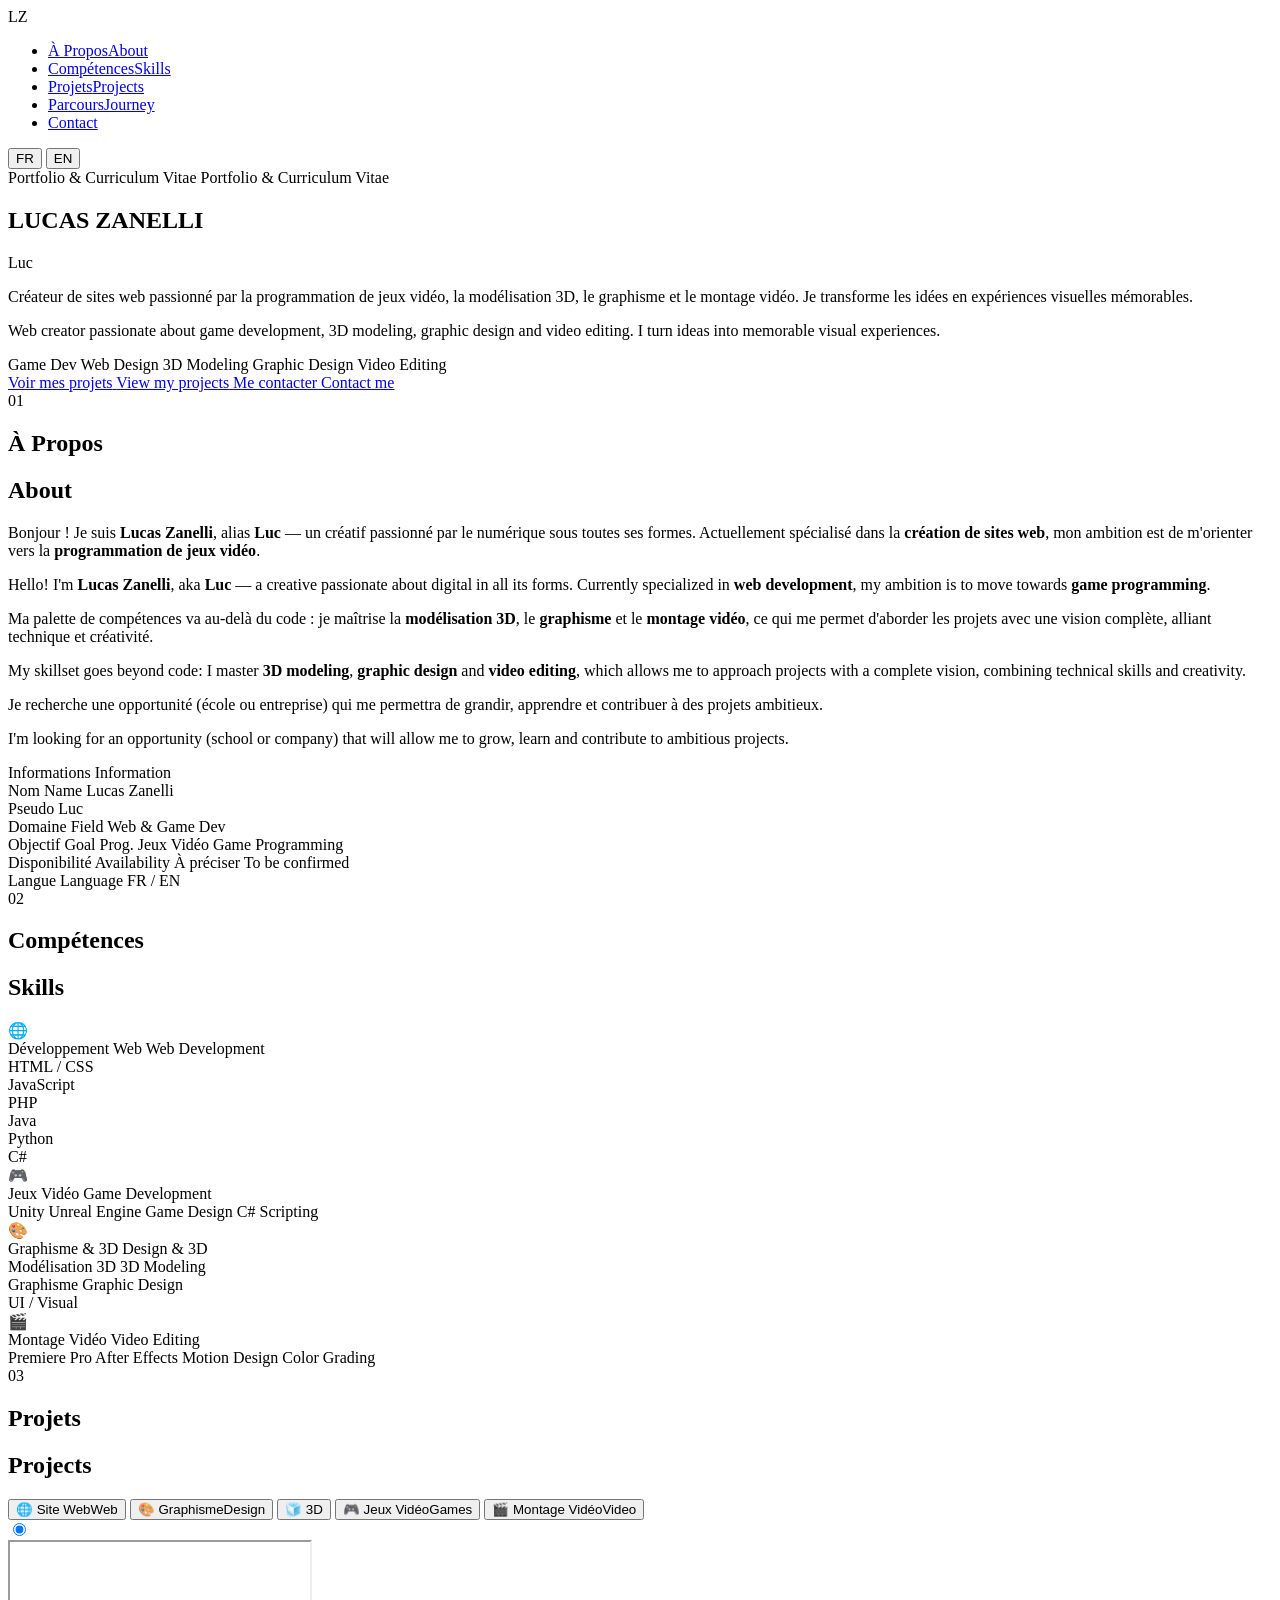
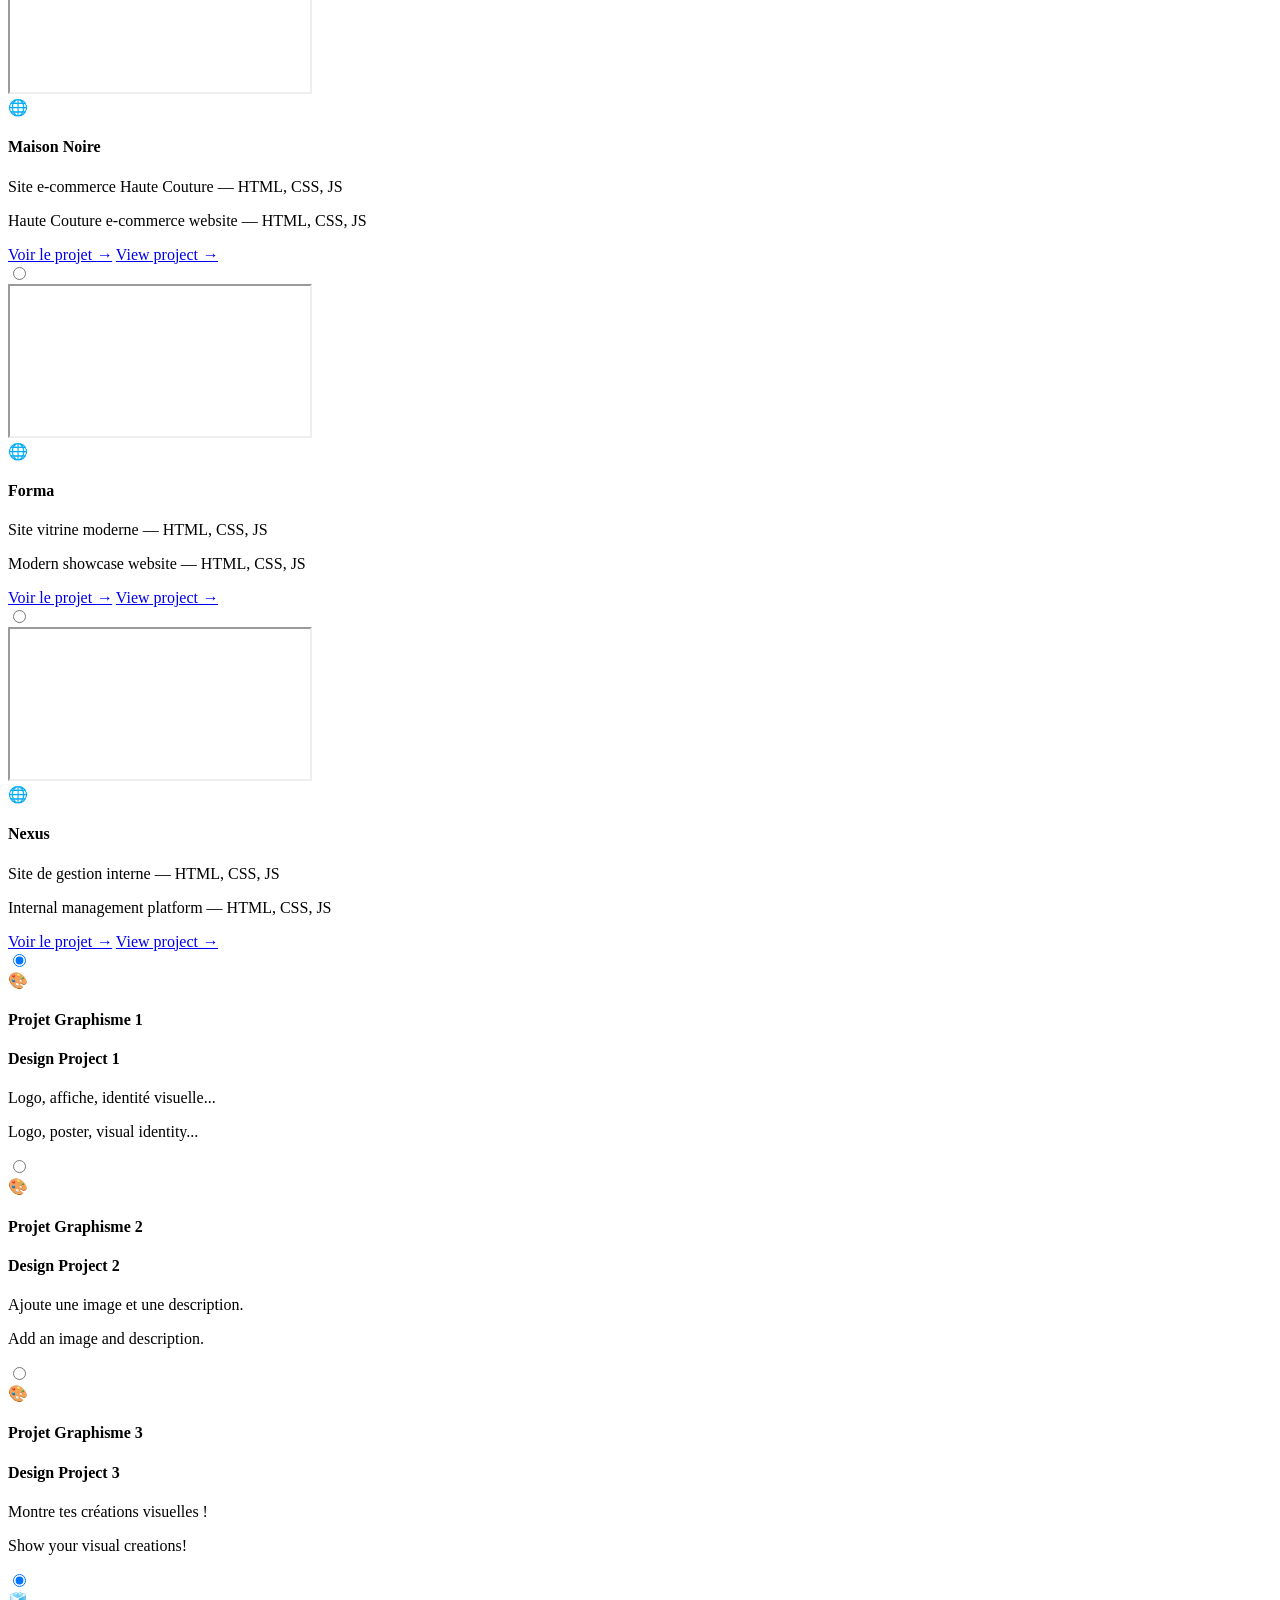
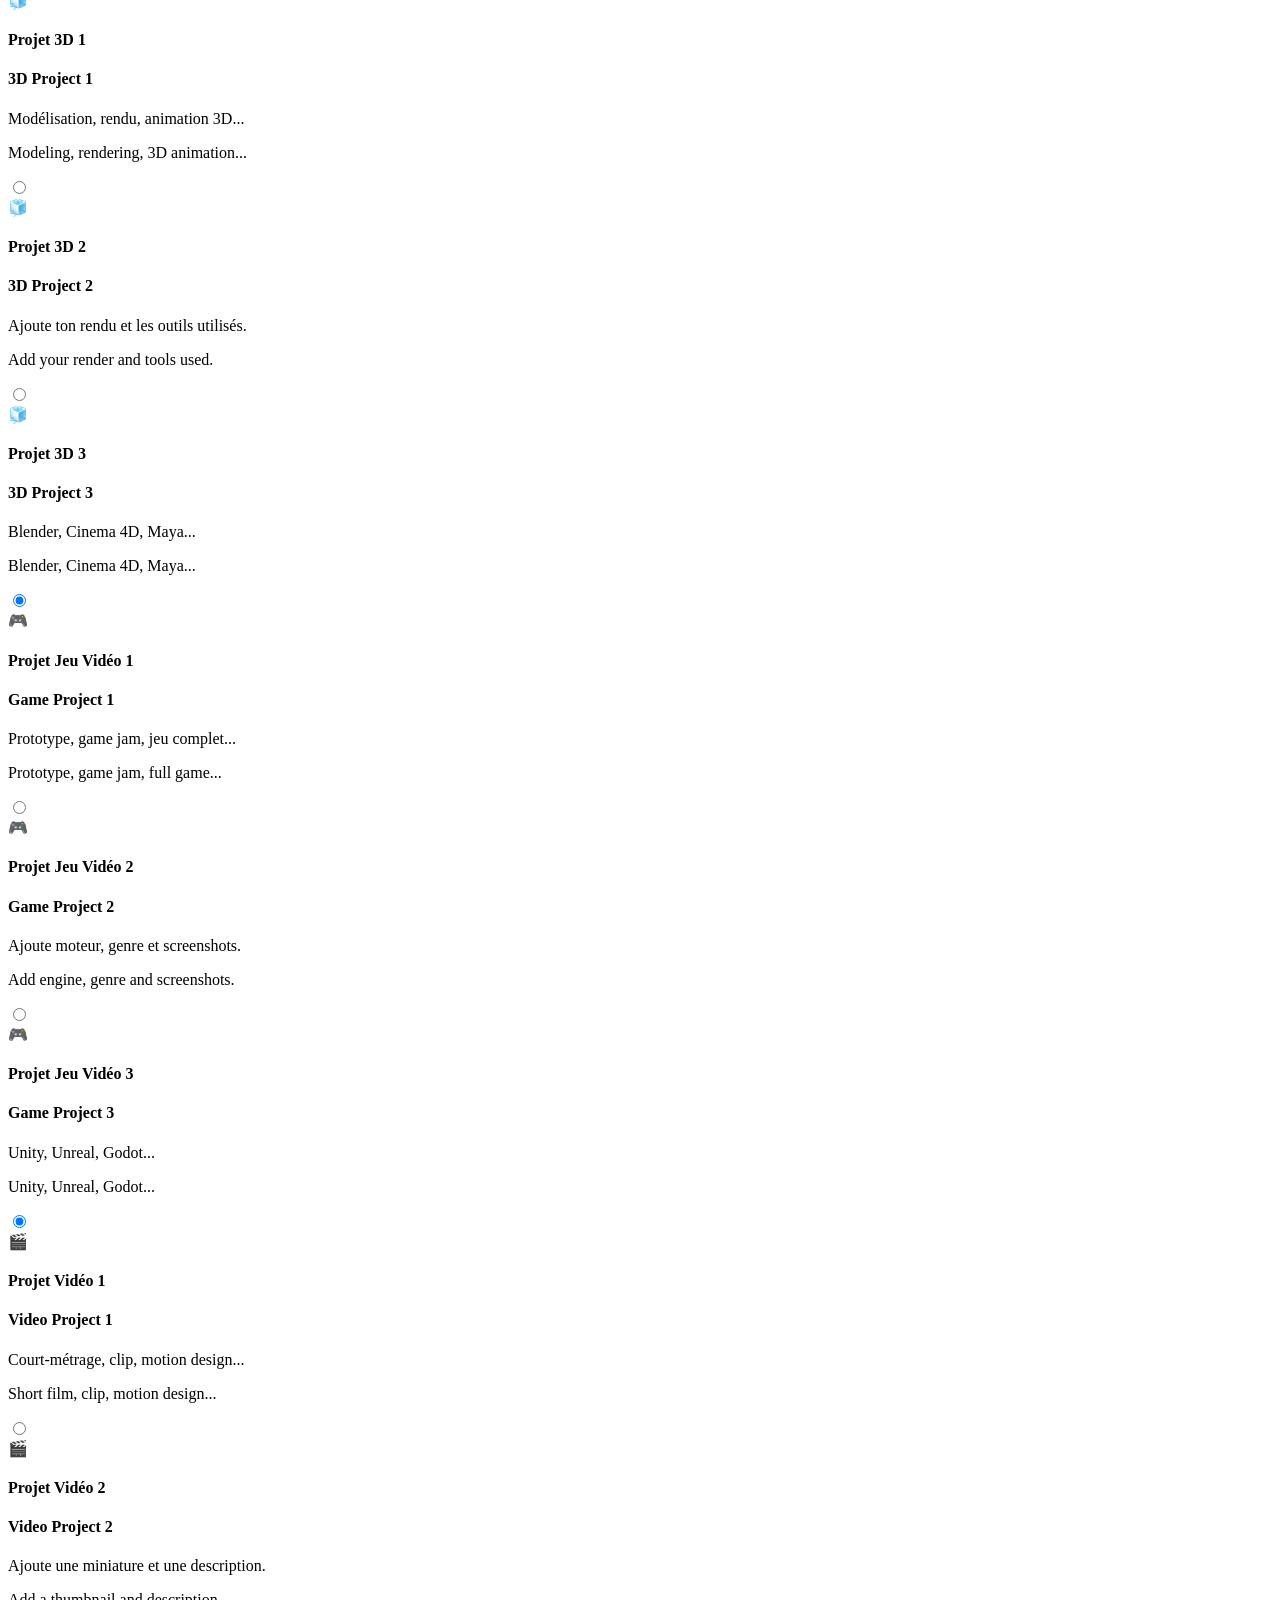
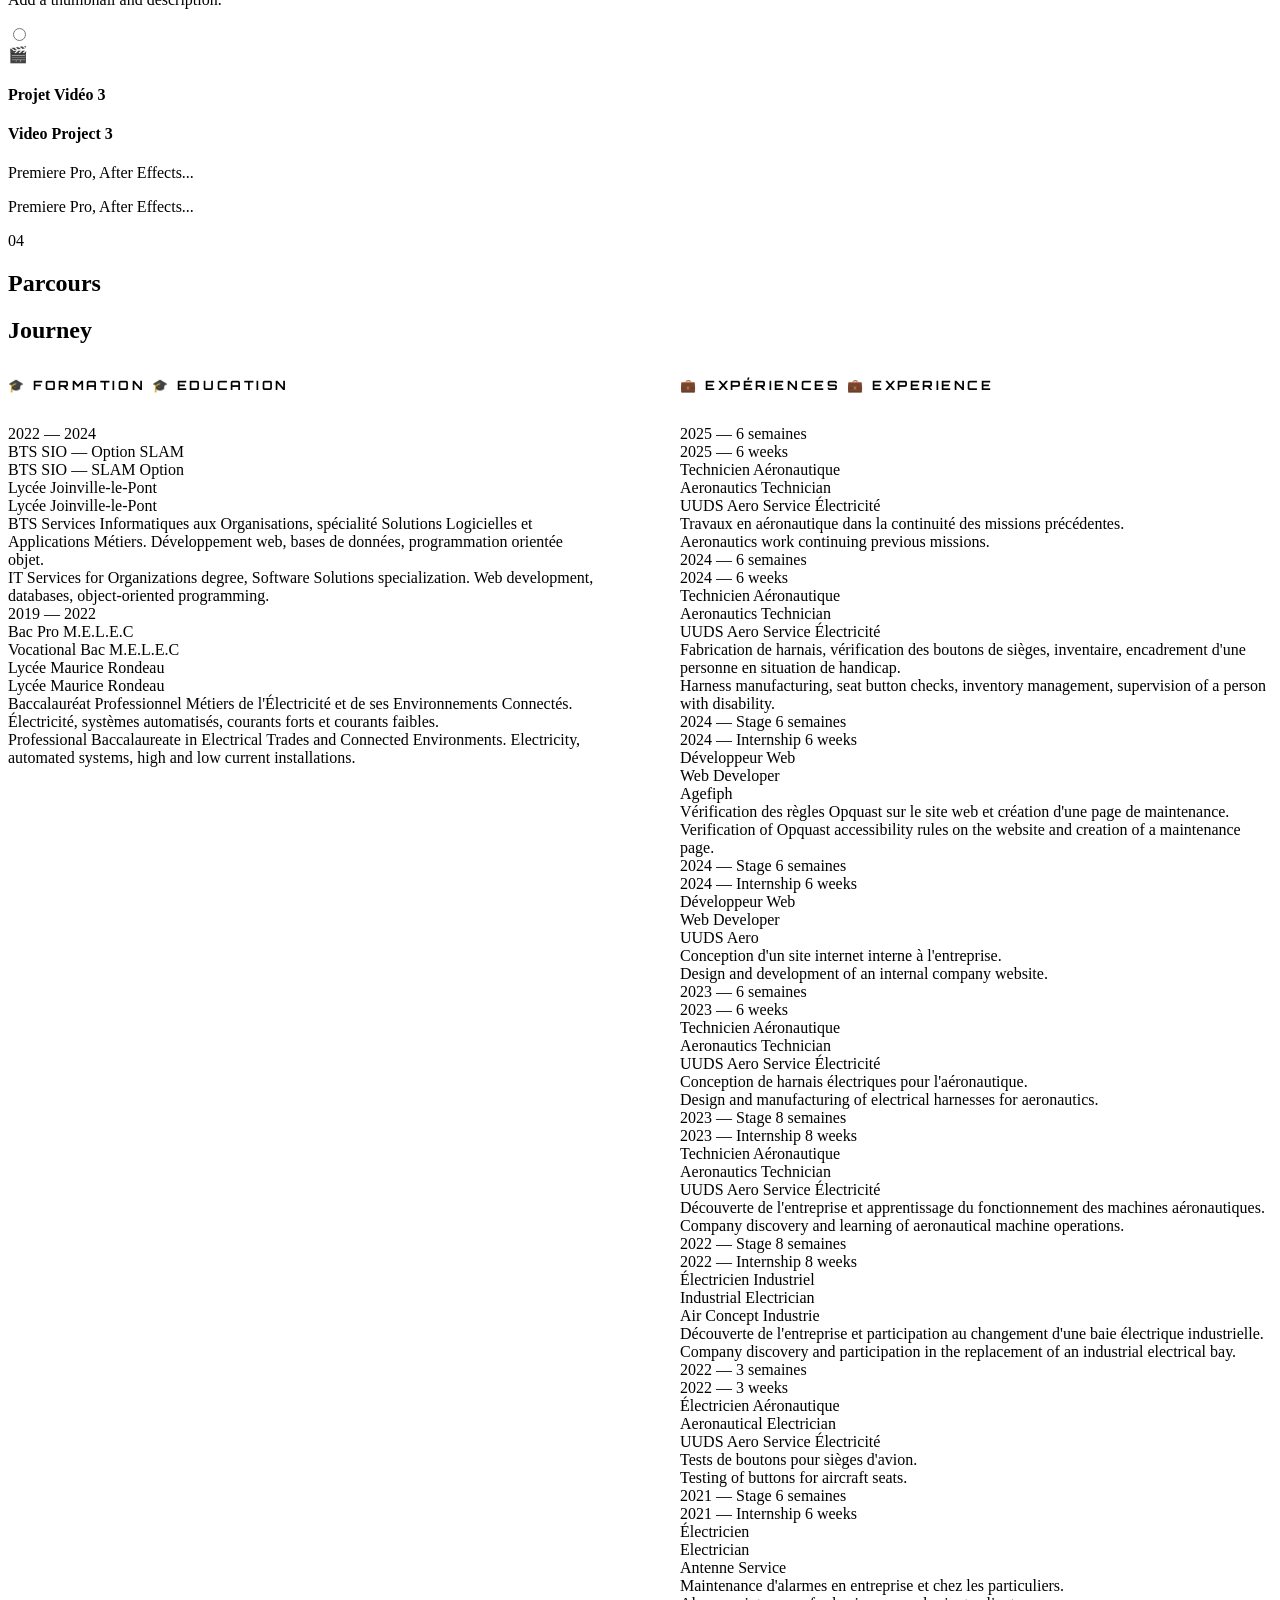
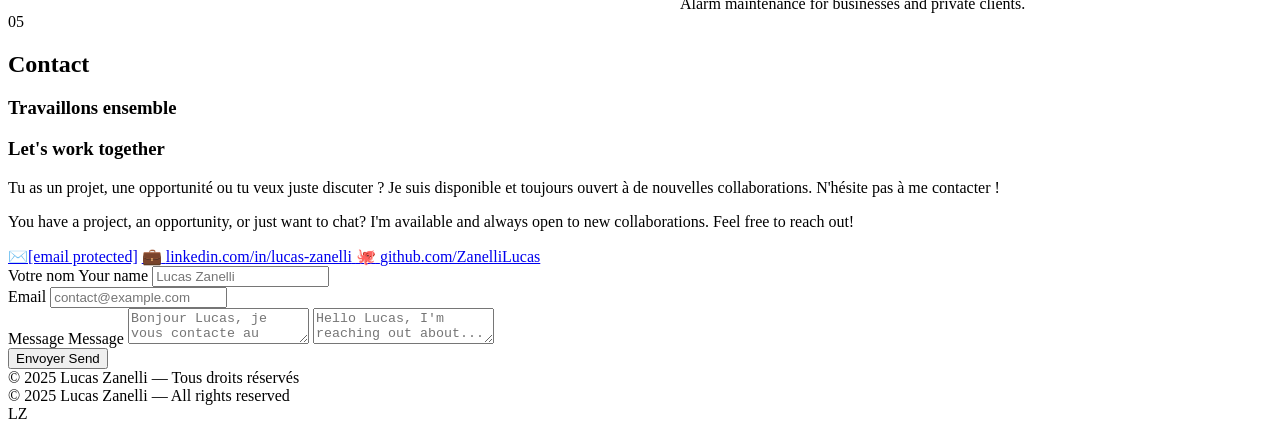
==== commit e8ef125e: "index" ====
--- a/index.html
+++ b/index.html
@@ -1,782 +1,750 @@
 <!DOCTYPE html>
 <html lang="fr">
 <head>
-  <meta charset="UTF-8">
-  <meta name="viewport" content="width=device-width, initial-scale=1.0">
-  <title>NEXUS</title>
-  <link href="https://fonts.googleapis.com/css2?family=JetBrains+Mono:wght@300;400;500&family=Inter:wght@300;400;500;600;700&display=swap" rel="stylesheet">
-  <style>
-    *, *::before, *::after { margin: 0; padding: 0; box-sizing: border-box; }
-
-    :root {
-      --bg:         #09090B;
-      --surface:    #111113;
-      --surface2:   #18181B;
-      --border:     rgba(255,255,255,0.06);
-      --border2:    rgba(255,255,255,0.10);
-      --text:       #FAFAFA;
-      --muted:      #52525B;
-      --blue:       #3B82F6;
-      --blue-dim:   rgba(59,130,246,0.10);
-      --blue-glow:  rgba(59,130,246,0.20);
-      --violet:     #8B5CF6;
-      --violet-dim: rgba(139,92,246,0.10);
-      --green:      #22C55E;
-      --green-dim:  rgba(34,197,94,0.10);
-      --amber:      #F59E0B;
-      --amber-dim:  rgba(245,158,11,0.10);
-      --red:        #EF4444;
-    }
-
-    html, body {
-      height: 100%;
-      background: var(--bg);
-      color: var(--text);
-      font-family: 'Inter', sans-serif;
-      overflow-x: hidden;
-    }
-
-    /* ══════════════════════════════
-       BACKGROUND LAYERS
-    ══════════════════════════════ */
-
-    /* Grid */
-    .bg-grid {
-      position: fixed; inset: 0; z-index: 0;
-      background-image:
-        linear-gradient(rgba(255,255,255,0.028) 1px, transparent 1px),
-        linear-gradient(90deg, rgba(255,255,255,0.028) 1px, transparent 1px);
-      background-size: 52px 52px;
-      pointer-events: none;
-    }
-
-    /* Orbs */
-    .bg-orb {
-      position: fixed; z-index: 0;
-      border-radius: 50%;
-      filter: blur(80px);
-      pointer-events: none;
-      animation: orbFloat 12s ease-in-out infinite alternate;
-    }
-    .bg-orb-1 {
-      width: 500px; height: 500px;
-      top: -140px; left: -100px;
-      background: radial-gradient(circle, rgba(59,130,246,0.14) 0%, transparent 70%);
-      animation-duration: 14s;
-    }
-    .bg-orb-2 {
-      width: 420px; height: 420px;
-      bottom: -100px; right: -80px;
-      background: radial-gradient(circle, rgba(139,92,246,0.12) 0%, transparent 70%);
-      animation-duration: 18s;
-      animation-delay: -6s;
-    }
-    .bg-orb-3 {
-      width: 300px; height: 300px;
-      top: 40%; left: 50%;
-      transform: translateX(-50%);
-      background: radial-gradient(circle, rgba(34,197,94,0.06) 0%, transparent 70%);
-      animation-duration: 20s;
-      animation-delay: -3s;
-    }
-
-    @keyframes orbFloat {
-      from { transform: translate(0, 0) scale(1); }
-      to   { transform: translate(30px, 20px) scale(1.08); }
-    }
-
-    /* Noise overlay */
-    .bg-noise {
-      position: fixed; inset: 0; z-index: 0;
-      opacity: 0.025;
-      background-image: url("data:image/svg+xml,%3Csvg viewBox='0 0 256 256' xmlns='http://www.w3.org/2000/svg'%3E%3Cfilter id='noise'%3E%3CfeTurbulence type='fractalNoise' baseFrequency='0.9' numOctaves='4' stitchTiles='stitch'/%3E%3C/filter%3E%3Crect width='100%25' height='100%25' filter='url(%23noise)'/%3E%3C/svg%3E");
-      background-size: 180px 180px;
-      pointer-events: none;
-    }
-
-    /* ══════════════════════════════
-       LAYOUT
-    ══════════════════════════════ */
-    .page {
-      position: relative; z-index: 1;
-      min-height: 100vh;
-      display: flex; flex-direction: column;
-      align-items: center; justify-content: center;
-      padding: 48px 24px;
-    }
-
-    .wrapper {
-      width: 100%;
-      max-width: 900px;
-      display: flex; flex-direction: column;
-      gap: 40px;
-    }
-
-    /* ══════════════════════════════
-       HEADER
-    ══════════════════════════════ */
-    .header {
-      display: flex; align-items: center; justify-content: space-between;
-      animation: fadeUp 0.5s ease both 0.05s;
-    }
-
-    .logo { display: flex; align-items: center; gap: 12px; }
-
-    .logo-icon {
-      width: 38px; height: 38px;
-      background: linear-gradient(135deg, var(--blue), var(--violet));
-      border-radius: 9px;
-      display: flex; align-items: center; justify-content: center;
-      font-family: 'JetBrains Mono', monospace;
-      font-size: 13px; font-weight: 500; color: #fff;
-      box-shadow: 0 0 24px rgba(59,130,246,0.35);
-    }
-
-    .logo-text {
-      font-size: 15px; font-weight: 600;
-      letter-spacing: 3px; text-transform: uppercase;
-    }
-
-    .header-right {
-      display: flex; align-items: center; gap: 10px;
-    }
-
-    .live-pill {
-      display: flex; align-items: center; gap: 6px;
-      padding: 5px 12px;
-      background: var(--green-dim);
-      border: 1px solid rgba(34,197,94,0.2);
-      border-radius: 20px;
-      font-size: 11px; color: var(--green); font-weight: 500;
-    }
-    .live-dot {
-      width: 6px; height: 6px;
-      background: var(--green); border-radius: 50%;
-      animation: pulse 2s infinite;
-    }
-
-    .clock {
-      font-family: 'JetBrains Mono', monospace;
-      font-size: 11px; color: var(--muted);
-      padding: 5px 12px;
-      background: var(--surface);
-      border: 1px solid var(--border);
-      border-radius: 6px;
-    }
-
-    /* ══════════════════════════════
-       HERO
-    ══════════════════════════════ */
-    .hero {
-      text-align: center;
-      display: flex; flex-direction: column; align-items: center; gap: 12px;
-      animation: fadeUp 0.5s ease both 0.12s;
-    }
-
-    .hero-eyebrow {
-      font-family: 'JetBrains Mono', monospace;
-      font-size: 10px; font-weight: 400;
-      letter-spacing: 3px; text-transform: uppercase;
-      color: var(--blue);
-      padding: 4px 14px;
-      background: var(--blue-dim);
-      border: 1px solid rgba(59,130,246,0.15);
-      border-radius: 20px;
-      display: inline-block;
-    }
-
-    .hero-title {
-      font-size: clamp(28px, 5vw, 42px);
-      font-weight: 700;
-      letter-spacing: -0.04em;
-      line-height: 1.1;
-      background: linear-gradient(160deg, #FAFAFA 30%, #52525B 100%);
-      -webkit-background-clip: text;
-      -webkit-text-fill-color: transparent;
-      background-clip: text;
-    }
-
-    .hero-sub {
-      font-size: 13px; color: var(--muted);
-      max-width: 360px; line-height: 1.6;
-    }
-
-    /* ══════════════════════════════
-       KPI STRIP
-    ══════════════════════════════ */
-    .kpi-strip {
-      display: grid; grid-template-columns: repeat(3, 1fr);
-      gap: 1px;
-      background: var(--border);
-      border: 1px solid var(--border);
-      border-radius: 10px;
-      overflow: hidden;
-      animation: fadeUp 0.5s ease both 0.18s;
-    }
-
-    .kpi-cell {
-      background: var(--surface);
-      padding: 14px 20px;
-      display: flex; align-items: center; gap: 14px;
-      transition: background 0.15s;
-    }
-    .kpi-cell:hover { background: var(--surface2); }
-
-    .kpi-dot {
-      width: 8px; height: 8px; border-radius: 50%; flex-shrink: 0;
-    }
-
-    .kpi-val {
-      font-family: 'JetBrains Mono', monospace;
-      font-size: 15px; font-weight: 500;
-    }
-
-    .kpi-lbl { font-size: 10px; color: var(--muted); margin-top: 1px; }
-
-    .kpi-delta {
-      margin-left: auto;
-      font-size: 10px; font-weight: 500;
-      font-family: 'JetBrains Mono', monospace;
-    }
-    .up   { color: var(--green); }
-    .down { color: var(--red); }
-
-    /* ══════════════════════════════
-       SECTION LABEL
-    ══════════════════════════════ */
-    .section-label {
-      font-size: 9px; font-weight: 500;
-      letter-spacing: 2px; text-transform: uppercase;
-      color: var(--muted); margin-bottom: 10px;
-    }
-
-    /* ══════════════════════════════
-       MODULE GRID
-    ══════════════════════════════ */
-    .grid {
-      display: grid;
-      grid-template-columns: repeat(4, 1fr);
-      gap: 8px;
-      animation: fadeUp 0.5s ease both 0.24s;
-    }
-
-    .card {
-      background: var(--surface);
-      border: 1px solid var(--border);
-      border-radius: 10px;
-      padding: 16px;
-      text-decoration: none;
-      color: var(--text);
-      display: flex; flex-direction: column; gap: 10px;
-      transition: border-color 0.2s, background 0.2s, transform 0.2s, box-shadow 0.2s;
-      position: relative; overflow: hidden;
-    }
-
-    /* Card inner glow on hover */
-    .card::before {
-      content: '';
-      position: absolute; inset: 0;
-      opacity: 0;
-      transition: opacity 0.3s;
-      pointer-events: none;
-    }
-    .card:hover { border-color: var(--border2); background: var(--surface2); transform: translateY(-2px); }
-    .card:hover::before { opacity: 1; }
-    .card:hover .card-arrow { opacity: 1; transform: translateX(0); }
-
-    /* Per-card accent glows */
-    .card[data-color="blue"]::before   { background: radial-gradient(ellipse at top left, rgba(59,130,246,0.07) 0%, transparent 60%); }
-    .card[data-color="violet"]::before { background: radial-gradient(ellipse at top left, rgba(139,92,246,0.07) 0%, transparent 60%); }
-    .card[data-color="amber"]::before  { background: radial-gradient(ellipse at top left, rgba(245,158,11,0.07) 0%, transparent 60%); }
-    .card[data-color="green"]::before  { background: radial-gradient(ellipse at top left, rgba(34,197,94,0.07) 0%, transparent 60%); }
-
-    .card-top { display: flex; align-items: center; justify-content: space-between; }
-
-    .card-icon {
-      width: 32px; height: 32px; border-radius: 7px;
-      display: flex; align-items: center; justify-content: center;
-      font-size: 13px;
-    }
-
-    .card-arrow {
-      font-size: 11px; color: var(--muted);
-      opacity: 0; transform: translateX(-5px);
-      transition: opacity 0.2s, transform 0.2s;
-    }
-
-    .card-name {
-      font-size: 13px; font-weight: 600;
-      display: flex; align-items: center; gap: 6px;
-      margin-bottom: 3px;
-    }
-
-    .card-desc { font-size: 11px; color: var(--muted); line-height: 1.5; }
-
-    .card-footer {
-      display: flex; align-items: center; gap: 6px;
-      padding-top: 10px; border-top: 1px solid var(--border);
-      margin-top: auto;
-    }
-    .card-dot { width: 5px; height: 5px; border-radius: 50%; flex-shrink: 0; }
-    .card-stat { font-size: 10px; color: var(--muted); font-family: 'JetBrains Mono', monospace; }
-
-    .badge {
-      background: var(--blue-dim); color: var(--blue);
-      font-size: 8px; font-weight: 600;
-      padding: 1px 5px; border-radius: 10px;
-    }
-
-    /* Staggered card animation */
-    .card { animation: fadeUp 0.4s ease both; }
-    .card:nth-child(1) { animation-delay: 0.26s; }
-    .card:nth-child(2) { animation-delay: 0.30s; }
-    .card:nth-child(3) { animation-delay: 0.34s; }
-    .card:nth-child(4) { animation-delay: 0.38s; }
-    .card:nth-child(5) { animation-delay: 0.42s; }
-    .card:nth-child(6) { animation-delay: 0.46s; }
-    .card:nth-child(7) { animation-delay: 0.50s; }
-    .card:nth-child(8) { animation-delay: 0.54s; }
-
-    /* ══════════════════════════════
-       BOTTOM ROW
-    ══════════════════════════════ */
-    .bottom-row {
-      display: grid; grid-template-columns: 1fr 1fr;
-      gap: 8px;
-      animation: fadeUp 0.5s ease both 0.46s;
-    }
-
-    /* System links */
-    .sys-card {
-      background: var(--surface);
-      border: 1px solid var(--border);
-      border-radius: 10px; overflow: hidden;
-    }
-
-    .sys-head {
-      padding: 13px 16px;
-      border-bottom: 1px solid var(--border);
-      display: flex; align-items: center; justify-content: space-between;
-    }
-
-    .sys-title    { font-size: 12px; font-weight: 600; }
-    .sys-subtitle { font-size: 10px; color: var(--muted); margin-top: 1px; }
-
-    .sys-row {
-      display: flex; align-items: center; justify-content: space-between;
-      padding: 11px 16px;
-      border-bottom: 1px solid var(--border);
-      text-decoration: none; color: inherit;
-      transition: background 0.15s;
-    }
-    .sys-row:last-child { border-bottom: none; }
-    .sys-row:hover      { background: var(--surface2); }
-
-    .sys-left { display: flex; align-items: center; gap: 10px; }
-    .sys-icon {
-      width: 26px; height: 26px; border-radius: 6px;
-      display: flex; align-items: center; justify-content: center;
-      font-size: 11px;
-    }
-    .sys-name { font-size: 12px; font-weight: 500; }
-    .sys-desc { font-size: 10px; color: var(--muted); margin-top: 1px; }
-
-    .sys-right { text-align: right; }
-    .sys-val   { font-family: 'JetBrains Mono', monospace; font-size: 12px; font-weight: 500; }
-    .sys-delta { font-size: 10px; margin-top: 1px; }
-
-    /* Activity */
-    .act-card {
-      background: var(--surface);
-      border: 1px solid var(--border);
-      border-radius: 10px; overflow: hidden;
-    }
-    .act-head {
-      padding: 13px 16px; border-bottom: 1px solid var(--border);
-      display: flex; align-items: center; justify-content: space-between;
-    }
-    .act-item {
-      display: flex; align-items: flex-start; gap: 10px;
-      padding: 11px 16px; border-bottom: 1px solid var(--border);
-      transition: background 0.15s;
-    }
-    .act-item:last-child { border-bottom: none; }
-    .act-item:hover      { background: var(--surface2); }
-    .act-dot  { width: 7px; height: 7px; border-radius: 50%; flex-shrink: 0; margin-top: 5px; }
-    .act-msg  { font-size: 12px; line-height: 1.5; }
-    .act-msg strong { font-weight: 500; }
-    .act-time { font-size: 10px; color: var(--muted); margin-top: 2px; font-family: 'JetBrains Mono', monospace; }
-
-    /* ══════════════════════════════
-       FOOTER
-    ══════════════════════════════ */
-    .footer {
-      display: flex; align-items: center; justify-content: space-between;
-      padding-top: 4px;
-      border-top: 1px solid var(--border);
-      animation: fadeUp 0.5s ease both 0.52s;
-    }
-    .footer-text {
-      font-family: 'JetBrains Mono', monospace;
-      font-size: 10px; color: var(--muted);
-    }
-    .footer-links { display: flex; gap: 16px; }
-    .footer-link  {
-      font-size: 11px; color: var(--muted); text-decoration: none;
-      transition: color 0.15s;
-    }
-    .footer-link:hover { color: var(--text); }
-
-    /* ══════════════════════════════
-       ANIMATIONS
-    ══════════════════════════════ */
-    @keyframes fadeUp {
-      from { opacity: 0; transform: translateY(12px); }
-      to   { opacity: 1; transform: translateY(0); }
-    }
-
-    @keyframes pulse {
-      0%, 100% { opacity: 1; transform: scale(1); }
-      50%       { opacity: 0.5; transform: scale(1.3); }
-    }
-  </style>
+  <meta charset="UTF-8" />
+  <meta name="viewport" content="width=device-width, initial-scale=1.0" />
+  <title>Lucas Zanelli — Portfolio</title>
+  <link rel="preconnect" href="https://fonts.googleapis.com">
+  <link href="https://fonts.googleapis.com/css2?family=Orbitron:wght@400;700;900&family=Syne:wght@300;400;600&display=swap" rel="stylesheet">
+  <link rel="stylesheet" href="style.css">
 </head>
 <body>
 
-  <!-- Background layers -->
-  <div class="bg-grid"></div>
-  <div class="bg-orb bg-orb-1"></div>
-  <div class="bg-orb bg-orb-2"></div>
-  <div class="bg-orb bg-orb-3"></div>
-  <div class="bg-noise"></div>
-
-  <div class="page">
-    <div class="wrapper">
-
-      <!-- ── Header ── -->
-      <div class="header">
-        <div class="logo">
-          <div class="logo-icon">Nx</div>
-          <span class="logo-text">Nexus</span>
-        </div>
-        <div class="header-right">
-          <div class="live-pill"><div class="live-dot"></div> Live</div>
-          <div class="clock" id="clock">--:--:--</div>
-        </div>
-      </div>
-
-      <!-- ── Hero ── -->
-      <div class="hero">
-        <span class="hero-eyebrow">// Système de gestion interne</span>
-        <h1 class="hero-title">Bienvenue sur NEXUS</h1>
-        <p class="hero-sub">Sélectionnez un module ci-dessous pour accéder à votre tableau de bord.</p>
-      </div>
-
-      <!-- ── KPI strip ── -->
-      <div class="kpi-strip">
-        <div class="kpi-cell">
-          <div class="kpi-dot" style="background:var(--green);"></div>
-          <div>
-            <div class="kpi-val">€284,591</div>
-            <div class="kpi-lbl">Revenu ce mois</div>
-          </div>
-          <div class="kpi-delta up">↑ 12.4%</div>
-        </div>
-        <div class="kpi-cell">
-          <div class="kpi-dot" style="background:var(--blue);"></div>
-          <div>
-            <div class="kpi-val">48,291</div>
-            <div class="kpi-lbl">Utilisateurs actifs</div>
-          </div>
-          <div class="kpi-delta up">↑ 8.1%</div>
-        </div>
-        <div class="kpi-cell">
-          <div class="kpi-dot" style="background:var(--violet);"></div>
-          <div>
-            <div class="kpi-val">3.82%</div>
-            <div class="kpi-lbl">Taux de conversion</div>
-          </div>
-          <div class="kpi-delta down">↓ 0.3%</div>
-        </div>
-      </div>
-
-      <!-- ── Modules ── -->
+  <!-- ── NAV ── -->
+  <nav>
+    <div class="nav-logo">L<span>Z</span></div>
+    <ul class="nav-links">
+      <li><a href="#about"><span class="fr">À Propos</span><span class="en">About</span></a></li>
+      <li><a href="#skills"><span class="fr">Compétences</span><span class="en">Skills</span></a></li>
+      <li><a href="#projects"><span class="fr">Projets</span><span class="en">Projects</span></a></li>
+      <li><a href="#experience"><span class="fr">Parcours</span><span class="en">Journey</span></a></li>
+      <li><a href="#contact">Contact</a></li>
+    </ul>
+    <div class="nav-right">
+      <button class="lang-btn active" id="btnFr" onclick="setLang('fr')">FR</button>
+      <button class="lang-btn" id="btnEn" onclick="setLang('en')">EN</button>
+    </div>
+  </nav>
+
+  <!-- ── HERO ── -->
+  <section id="hero">
+    <div class="orb1 hero-bg-orb"></div>
+    <div class="orb2 hero-bg-orb"></div>
+    <div class="hero-content">
+      <div class="hero-tag">
+        <span class="fr">Portfolio &amp; Curriculum Vitae</span>
+        <span class="en">Portfolio &amp; Curriculum Vitae</span>
+      </div>
+      <h1 class="hero-name">LUCAS <span class="last">ZANELLI</span></h1>
+      <div class="hero-pseudo">Luc</div>
+      <p class="hero-desc fr">
+        Créateur de sites web passionné par la programmation de jeux vidéo, la modélisation 3D,
+        le graphisme et le montage vidéo. Je transforme les idées en expériences visuelles mémorables.
+      </p>
+      <p class="hero-desc en">
+        Web creator passionate about game development, 3D modeling, graphic design and video editing.
+        I turn ideas into memorable visual experiences.
+      </p>
+      <div class="hero-skills-pills">
+        <span class="pill accent">Game Dev</span>
+        <span class="pill">Web Design</span>
+        <span class="pill">3D Modeling</span>
+        <span class="pill">Graphic Design</span>
+        <span class="pill">Video Editing</span>
+      </div>
+      <div class="hero-cta">
+        <a href="#projects" class="btn btn-primary">
+          <span class="fr">Voir mes projets</span>
+          <span class="en">View my projects</span>
+        </a>
+        <a href="#contact" class="btn btn-outline">
+          <span class="fr">Me contacter</span>
+          <span class="en">Contact me</span>
+        </a>
+      </div>
+    </div>
+  </section>
+
+  <!-- ── ABOUT ── -->
+  <section id="about">
+    <div class="section-header reveal">
+      <span class="section-num">01</span>
+      <h2 class="section-title fr">À Propos</h2>
+      <h2 class="section-title en">About</h2>
+      <div class="section-line"></div>
+    </div>
+    <div class="about-grid reveal">
+      <div class="about-text">
+        <p class="fr">
+          Bonjour ! Je suis <strong>Lucas Zanelli</strong>, alias <strong>Luc</strong> — un créatif
+          passionné par le numérique sous toutes ses formes. Actuellement spécialisé dans la
+          <strong>création de sites web</strong>, mon ambition est de m'orienter vers la
+          <strong>programmation de jeux vidéo</strong>.
+        </p>
+        <p class="en">
+          Hello! I'm <strong>Lucas Zanelli</strong>, aka <strong>Luc</strong> — a creative passionate
+          about digital in all its forms. Currently specialized in <strong>web development</strong>,
+          my ambition is to move towards <strong>game programming</strong>.
+        </p>
+        <p class="fr">
+          Ma palette de compétences va au-delà du code : je maîtrise la <strong>modélisation 3D</strong>,
+          le <strong>graphisme</strong> et le <strong>montage vidéo</strong>, ce qui me permet d'aborder
+          les projets avec une vision complète, alliant technique et créativité.
+        </p>
+        <p class="en">
+          My skillset goes beyond code: I master <strong>3D modeling</strong>, <strong>graphic design</strong>
+          and <strong>video editing</strong>, which allows me to approach projects with a complete vision,
+          combining technical skills and creativity.
+        </p>
+        <p class="fr">
+          Je recherche une opportunité (école ou entreprise) qui me permettra de grandir, apprendre
+          et contribuer à des projets ambitieux.
+        </p>
+        <p class="en">
+          I'm looking for an opportunity (school or company) that will allow me to grow, learn
+          and contribute to ambitious projects.
+        </p>
+      </div>
+      <div class="about-card">
+        <div class="about-card-title">
+          <span class="fr">Informations</span>
+          <span class="en">Information</span>
+        </div>
+        <div class="about-info-row">
+          <span class="about-info-label fr">Nom</span>
+          <span class="about-info-label en">Name</span>
+          <span class="about-info-value">Lucas Zanelli</span>
+        </div>
+        <div class="about-info-row">
+          <span class="about-info-label">Pseudo</span>
+          <span class="about-info-value">Luc</span>
+        </div>
+        <div class="about-info-row">
+          <span class="about-info-label fr">Domaine</span>
+          <span class="about-info-label en">Field</span>
+          <span class="about-info-value">Web & Game Dev</span>
+        </div>
+        <div class="about-info-row">
+          <span class="about-info-label fr">Objectif</span>
+          <span class="about-info-label en">Goal</span>
+          <span class="about-info-value fr">Prog. Jeux Vidéo</span>
+          <span class="about-info-value en">Game Programming</span>
+        </div>
+        <div class="about-info-row">
+          <span class="about-info-label fr">Disponibilité</span>
+          <span class="about-info-label en">Availability</span>
+          <span class="about-info-value fr">À préciser</span>
+          <span class="about-info-value en">To be confirmed</span>
+        </div>
+        <div class="about-info-row">
+          <span class="about-info-label fr">Langue</span>
+          <span class="about-info-label en">Language</span>
+          <span class="about-info-value">FR / EN</span>
+        </div>
+      </div>
+    </div>
+  </section>
+
+  <!-- ── SKILLS ── -->
+  <section id="skills">
+    <div class="section-header reveal">
+      <span class="section-num">02</span>
+      <h2 class="section-title fr">Compétences</h2>
+      <h2 class="section-title en">Skills</h2>
+      <div class="section-line"></div>
+    </div>
+    <div class="skills-grid">
+
+      <div class="skill-category reveal">
+        <div class="sk-icon">🌐</div>
+        <div class="sk-title">
+          <span class="fr">Développement Web</span>
+          <span class="en">Web Development</span>
+        </div>
+        <div class="sk-item">
+          <span class="sk-name">HTML / CSS</span>
+          <div class="sk-bar-wrap"><div class="sk-bar" style="width:0%" data-width="90%"></div></div>
+        </div>
+        <div class="sk-item">
+          <span class="sk-name">JavaScript</span>
+          <div class="sk-bar-wrap"><div class="sk-bar" style="width:0%" data-width="75%"></div></div>
+        </div>
+        <div class="sk-item">
+          <span class="sk-name">PHP</span>
+          <div class="sk-bar-wrap"><div class="sk-bar" style="width:0%" data-width="70%"></div></div>
+        </div>
+        <div class="sk-item">
+          <span class="sk-name">Java</span>
+          <div class="sk-bar-wrap"><div class="sk-bar" style="width:0%" data-width="60%"></div></div>
+        </div>
+        <div class="sk-item">
+          <span class="sk-name">Python</span>
+          <div class="sk-bar-wrap"><div class="sk-bar" style="width:0%" data-width="65%"></div></div>
+        </div>
+        <div class="sk-item">
+          <span class="sk-name">C#</span>
+          <div class="sk-bar-wrap"><div class="sk-bar" style="width:0%" data-width="70%"></div></div>
+        </div>
+      </div>
+
+      <div class="skill-category reveal">
+        <div class="sk-icon">🎮</div>
+        <div class="sk-title">
+          <span class="fr">Jeux Vidéo</span>
+          <span class="en">Game Development</span>
+        </div>
+        <div class="sk-tags">
+          <span class="sk-tag">Unity</span>
+          <span class="sk-tag">Unreal Engine</span>
+          <span class="sk-tag">Game Design</span>
+          <span class="sk-tag">C#</span>
+          <span class="sk-tag">Scripting</span>
+        </div>
+      </div>
+
+      <div class="skill-category reveal">
+        <div class="sk-icon">🎨</div>
+        <div class="sk-title">
+          <span class="fr">Graphisme & 3D</span>
+          <span class="en">Design & 3D</span>
+        </div>
+        <div class="sk-item">
+          <span class="sk-name fr">Modélisation 3D</span>
+          <span class="sk-name en">3D Modeling</span>
+          <div class="sk-bar-wrap"><div class="sk-bar" style="width:0%" data-width="75%"></div></div>
+        </div>
+        <div class="sk-item">
+          <span class="sk-name fr">Graphisme</span>
+          <span class="sk-name en">Graphic Design</span>
+          <div class="sk-bar-wrap"><div class="sk-bar" style="width:0%" data-width="80%"></div></div>
+        </div>
+        <div class="sk-item">
+          <span class="sk-name">UI / Visual</span>
+          <div class="sk-bar-wrap"><div class="sk-bar" style="width:0%" data-width="70%"></div></div>
+        </div>
+      </div>
+
+      <div class="skill-category reveal">
+        <div class="sk-icon">🎬</div>
+        <div class="sk-title">
+          <span class="fr">Montage Vidéo</span>
+          <span class="en">Video Editing</span>
+        </div>
+        <div class="sk-tags">
+          <span class="sk-tag">Premiere Pro</span>
+          <span class="sk-tag">After Effects</span>
+          <span class="sk-tag">Motion Design</span>
+          <span class="sk-tag">Color Grading</span>
+        </div>
+      </div>
+
+    </div>
+  </section>
+
+  <!-- ── PROJECTS ── -->
+  <section id="projects">
+    <div class="section-header reveal">
+      <span class="section-num">03</span>
+      <h2 class="section-title fr">Projets</h2>
+      <h2 class="section-title en">Projects</h2>
+      <div class="section-line"></div>
+    </div>
+
+    <!-- Onglets -->
+    <div class="project-tabs reveal">
+      <button class="project-tab active" data-tab="siteweb">
+        <span class="tab-icon">🌐</span>
+        <span class="fr">Site Web</span><span class="en">Web</span>
+      </button>
+      <button class="project-tab" data-tab="graphisme">
+        <span class="tab-icon">🎨</span>
+        <span class="fr">Graphisme</span><span class="en">Design</span>
+      </button>
+      <button class="project-tab" data-tab="3d">
+        <span class="tab-icon">🧊</span>
+        <span>3D</span>
+      </button>
+      <button class="project-tab" data-tab="jeux">
+        <span class="tab-icon">🎮</span>
+        <span class="fr">Jeux Vidéo</span><span class="en">Games</span>
+      </button>
+      <button class="project-tab" data-tab="video">
+        <span class="tab-icon">🎬</span>
+        <span class="fr">Montage Vidéo</span><span class="en">Video</span>
+      </button>
+    </div>
+
+    <!-- Contenu : Site Web -->
+    <div class="project-panel active" data-panel="siteweb">
+      <div class="flex-cards-container">
+        <input type="radio" name="slide-siteweb" id="sw1" checked>
+        <label for="sw1" class="flex-card flex-card-iframe">
+          <!-- Aperçu live du site -->
+          <div class="flex-card-preview">
+            <iframe
+              src="https://maison-noire-indol.vercel.app/"
+              class="flex-card-iframe-el"
+              loading="lazy"
+              scrolling="no"
+              tabindex="-1"
+              title="Maison Noire preview">
+            </iframe>
+            <div class="flex-card-preview-overlay"></div>
+          </div>
+          <!-- Infos en bas -->
+          <div class="flex-card-row">
+            <div class="flex-card-icon">🌐</div>
+            <div class="flex-card-desc">
+              <div class="flex-card-desc-text">
+                <h4>Maison Noire</h4>
+                <p class="fr">Site e-commerce Haute Couture — HTML, CSS, JS</p>
+                <p class="en">Haute Couture e-commerce website — HTML, CSS, JS</p>
+              </div>
+              <a href="https://maison-noire-indol.vercel.app/" target="_blank" rel="noopener" class="flex-card-btn fr">Voir le projet <i class="btn-arrow">→</i></a>
+              <a href="https://maison-noire-indol.vercel.app/" target="_blank" rel="noopener" class="flex-card-btn en">View project <i class="btn-arrow">→</i></a>
+            </div>
+          </div>
+        </label>
+        <input type="radio" name="slide-siteweb" id="sw2">
+        <label for="sw2" class="flex-card flex-card-iframe">
+          <div class="flex-card-preview">
+            <iframe
+              src="https://forma-lilac.vercel.app/"
+              class="flex-card-iframe-el"
+              loading="lazy"
+              scrolling="no"
+              tabindex="-1"
+              title="Forma preview">
+            </iframe>
+            <div class="flex-card-preview-overlay"></div>
+          </div>
+          <div class="flex-card-row">
+            <div class="flex-card-icon">🌐</div>
+            <div class="flex-card-desc">
+              <div class="flex-card-desc-text">
+                <h4>Forma</h4>
+                <p class="fr">Site vitrine moderne — HTML, CSS, JS</p>
+                <p class="en">Modern showcase website — HTML, CSS, JS</p>
+              </div>
+              <a href="https://forma-lilac.vercel.app/" target="_blank" rel="noopener" class="flex-card-btn fr">Voir le projet <i class="btn-arrow">→</i></a>
+              <a href="https://forma-lilac.vercel.app/" target="_blank" rel="noopener" class="flex-card-btn en">View project <i class="btn-arrow">→</i></a>
+            </div>
+          </div>
+        </label>
+        <input type="radio" name="slide-siteweb" id="sw3">
+        <label for="sw3" class="flex-card flex-card-iframe">
+          <div class="flex-card-preview">
+            <iframe
+              src="https://nexus-sigma-pearl.vercel.app/"
+              class="flex-card-iframe-el"
+              loading="lazy"
+              scrolling="no"
+              tabindex="-1"
+              sandbox="allow-scripts allow-same-origin"
+              title="Nexus preview">
+            </iframe>
+            <div class="flex-card-preview-overlay"></div>
+          </div>
+          <div class="flex-card-row">
+            <div class="flex-card-icon">🌐</div>
+            <div class="flex-card-desc">
+              <div class="flex-card-desc-text">
+                <h4>Nexus</h4>
+                <p class="fr">Site de gestion interne — HTML, CSS, JS</p>
+                <p class="en">Internal management platform — HTML, CSS, JS</p>
+              </div>
+              <a href="https://nexus-sigma-pearl.vercel.app/" target="_blank" rel="noopener" class="flex-card-btn fr">Voir le projet <i class="btn-arrow">→</i></a>
+              <a href="https://nexus-sigma-pearl.vercel.app/" target="_blank" rel="noopener" class="flex-card-btn en">View project <i class="btn-arrow">→</i></a>
+            </div>
+          </div>
+        </label>
+      </div>
+    </div>
+
+    <!-- Contenu : Graphisme -->
+    <div class="project-panel" data-panel="graphisme">
+      <div class="flex-cards-container">
+        <input type="radio" name="slide-graphisme" id="gr1" checked>
+        <label for="gr1" class="flex-card flex-card-empty">
+          <div class="flex-card-row">
+            <div class="flex-card-icon">🎨</div>
+            <div class="flex-card-desc">
+              <h4 class="fr">Projet Graphisme 1</h4>
+              <h4 class="en">Design Project 1</h4>
+              <p class="fr">Logo, affiche, identité visuelle...</p>
+              <p class="en">Logo, poster, visual identity...</p>
+            </div>
+          </div>
+        </label>
+        <input type="radio" name="slide-graphisme" id="gr2">
+        <label for="gr2" class="flex-card flex-card-empty">
+          <div class="flex-card-row">
+            <div class="flex-card-icon">🎨</div>
+            <div class="flex-card-desc">
+              <h4 class="fr">Projet Graphisme 2</h4>
+              <h4 class="en">Design Project 2</h4>
+              <p class="fr">Ajoute une image et une description.</p>
+              <p class="en">Add an image and description.</p>
+            </div>
+          </div>
+        </label>
+        <input type="radio" name="slide-graphisme" id="gr3">
+        <label for="gr3" class="flex-card flex-card-empty">
+          <div class="flex-card-row">
+            <div class="flex-card-icon">🎨</div>
+            <div class="flex-card-desc">
+              <h4 class="fr">Projet Graphisme 3</h4>
+              <h4 class="en">Design Project 3</h4>
+              <p class="fr">Montre tes créations visuelles !</p>
+              <p class="en">Show your visual creations!</p>
+            </div>
+          </div>
+        </label>
+      </div>
+    </div>
+
+    <!-- Contenu : 3D -->
+    <div class="project-panel" data-panel="3d">
+      <div class="flex-cards-container">
+        <input type="radio" name="slide-3d" id="td1" checked>
+        <label for="td1" class="flex-card flex-card-empty">
+          <div class="flex-card-row">
+            <div class="flex-card-icon">🧊</div>
+            <div class="flex-card-desc">
+              <h4 class="fr">Projet 3D 1</h4>
+              <h4 class="en">3D Project 1</h4>
+              <p class="fr">Modélisation, rendu, animation 3D...</p>
+              <p class="en">Modeling, rendering, 3D animation...</p>
+            </div>
+          </div>
+        </label>
+        <input type="radio" name="slide-3d" id="td2">
+        <label for="td2" class="flex-card flex-card-empty">
+          <div class="flex-card-row">
+            <div class="flex-card-icon">🧊</div>
+            <div class="flex-card-desc">
+              <h4 class="fr">Projet 3D 2</h4>
+              <h4 class="en">3D Project 2</h4>
+              <p class="fr">Ajoute ton rendu et les outils utilisés.</p>
+              <p class="en">Add your render and tools used.</p>
+            </div>
+          </div>
+        </label>
+        <input type="radio" name="slide-3d" id="td3">
+        <label for="td3" class="flex-card flex-card-empty">
+          <div class="flex-card-row">
+            <div class="flex-card-icon">🧊</div>
+            <div class="flex-card-desc">
+              <h4 class="fr">Projet 3D 3</h4>
+              <h4 class="en">3D Project 3</h4>
+              <p class="fr">Blender, Cinema 4D, Maya...</p>
+              <p class="en">Blender, Cinema 4D, Maya...</p>
+            </div>
+          </div>
+        </label>
+      </div>
+    </div>
+
+    <!-- Contenu : Jeux Vidéo -->
+    <div class="project-panel" data-panel="jeux">
+      <div class="flex-cards-container">
+        <input type="radio" name="slide-jeux" id="jv1" checked>
+        <label for="jv1" class="flex-card flex-card-empty">
+          <div class="flex-card-row">
+            <div class="flex-card-icon">🎮</div>
+            <div class="flex-card-desc">
+              <h4 class="fr">Projet Jeu Vidéo 1</h4>
+              <h4 class="en">Game Project 1</h4>
+              <p class="fr">Prototype, game jam, jeu complet...</p>
+              <p class="en">Prototype, game jam, full game...</p>
+            </div>
+          </div>
+        </label>
+        <input type="radio" name="slide-jeux" id="jv2">
+        <label for="jv2" class="flex-card flex-card-empty">
+          <div class="flex-card-row">
+            <div class="flex-card-icon">🎮</div>
+            <div class="flex-card-desc">
+              <h4 class="fr">Projet Jeu Vidéo 2</h4>
+              <h4 class="en">Game Project 2</h4>
+              <p class="fr">Ajoute moteur, genre et screenshots.</p>
+              <p class="en">Add engine, genre and screenshots.</p>
+            </div>
+          </div>
+        </label>
+        <input type="radio" name="slide-jeux" id="jv3">
+        <label for="jv3" class="flex-card flex-card-empty">
+          <div class="flex-card-row">
+            <div class="flex-card-icon">🎮</div>
+            <div class="flex-card-desc">
+              <h4 class="fr">Projet Jeu Vidéo 3</h4>
+              <h4 class="en">Game Project 3</h4>
+              <p class="fr">Unity, Unreal, Godot...</p>
+              <p class="en">Unity, Unreal, Godot...</p>
+            </div>
+          </div>
+        </label>
+      </div>
+    </div>
+
+    <!-- Contenu : Montage Vidéo -->
+    <div class="project-panel" data-panel="video">
+      <div class="flex-cards-container">
+        <input type="radio" name="slide-video" id="vi1" checked>
+        <label for="vi1" class="flex-card flex-card-empty">
+          <div class="flex-card-row">
+            <div class="flex-card-icon">🎬</div>
+            <div class="flex-card-desc">
+              <h4 class="fr">Projet Vidéo 1</h4>
+              <h4 class="en">Video Project 1</h4>
+              <p class="fr">Court-métrage, clip, motion design...</p>
+              <p class="en">Short film, clip, motion design...</p>
+            </div>
+          </div>
+        </label>
+        <input type="radio" name="slide-video" id="vi2">
+        <label for="vi2" class="flex-card flex-card-empty">
+          <div class="flex-card-row">
+            <div class="flex-card-icon">🎬</div>
+            <div class="flex-card-desc">
+              <h4 class="fr">Projet Vidéo 2</h4>
+              <h4 class="en">Video Project 2</h4>
+              <p class="fr">Ajoute une miniature et une description.</p>
+              <p class="en">Add a thumbnail and description.</p>
+            </div>
+          </div>
+        </label>
+        <input type="radio" name="slide-video" id="vi3">
+        <label for="vi3" class="flex-card flex-card-empty">
+          <div class="flex-card-row">
+            <div class="flex-card-icon">🎬</div>
+            <div class="flex-card-desc">
+              <h4 class="fr">Projet Vidéo 3</h4>
+              <h4 class="en">Video Project 3</h4>
+              <p class="fr">Premiere Pro, After Effects...</p>
+              <p class="en">Premiere Pro, After Effects...</p>
+            </div>
+          </div>
+        </label>
+      </div>
+    </div>
+
+  </section>
+
+  <!-- ── PARCOURS ── -->
+  <section id="experience">
+    <div class="section-header reveal">
+      <span class="section-num">04</span>
+      <h2 class="section-title fr">Parcours</h2>
+      <h2 class="section-title en">Journey</h2>
+      <div class="section-line"></div>
+    </div>
+    <div style="display:grid; grid-template-columns:1fr 1fr; gap:5rem;">
+
+      <!-- FORMATION -->
       <div>
-        <p class="section-label">Modules</p>
-        <div class="grid">
-
-          <a class="card" data-color="blue" href="./Vue d'ensemble/index.html">
-            <div class="card-top">
-              <div class="card-icon" style="background:var(--blue-dim);color:var(--blue);">◈</div>
-              <span class="card-arrow">→</span>
-            </div>
-            <div>
-              <p class="card-name">Vue d'ensemble</p>
-              <p class="card-desc">Tableau de bord principal et KPIs globaux.</p>
-            </div>
-            <div class="card-footer">
-              <div class="card-dot" style="background:var(--green);"></div>
-              <span class="card-stat">En temps réel</span>
-            </div>
+        <h3 style="font-family:'Orbitron',monospace;font-size:0.8rem;letter-spacing:0.2em;color:var(--accent2);margin-bottom:2rem;text-transform:uppercase;" class="reveal">
+          <span class="fr">🎓 Formation</span>
+          <span class="en">🎓 Education</span>
+        </h3>
+        <div class="timeline">
+
+          <div class="timeline-item reveal">
+            <div class="timeline-dot"></div>
+            <div class="timeline-date">2022 — 2024</div>
+            <div class="timeline-title fr">BTS SIO — Option SLAM</div>
+            <div class="timeline-title en">BTS SIO — SLAM Option</div>
+            <div class="timeline-org fr">Lycée Joinville-le-Pont</div>
+            <div class="timeline-org en">Lycée Joinville-le-Pont</div>
+            <div class="timeline-desc fr">BTS Services Informatiques aux Organisations, spécialité Solutions Logicielles et Applications Métiers. Développement web, bases de données, programmation orientée objet.</div>
+            <div class="timeline-desc en">IT Services for Organizations degree, Software Solutions specialization. Web development, databases, object-oriented programming.</div>
+          </div>
+
+          <div class="timeline-item reveal">
+            <div class="timeline-dot"></div>
+            <div class="timeline-date">2019 — 2022</div>
+            <div class="timeline-title fr">Bac Pro M.E.L.E.C</div>
+            <div class="timeline-title en">Vocational Bac M.E.L.E.C</div>
+            <div class="timeline-org fr">Lycée Maurice Rondeau</div>
+            <div class="timeline-org en">Lycée Maurice Rondeau</div>
+            <div class="timeline-desc fr">Baccalauréat Professionnel Métiers de l'Électricité et de ses Environnements Connectés. Électricité, systèmes automatisés, courants forts et courants faibles.</div>
+            <div class="timeline-desc en">Professional Baccalaureate in Electrical Trades and Connected Environments. Electricity, automated systems, high and low current installations.</div>
+          </div>
+
+        </div>
+      </div>
+
+      <!-- EXPÉRIENCES -->
+      <div>
+        <h3 style="font-family:'Orbitron',monospace;font-size:0.8rem;letter-spacing:0.2em;color:var(--accent);margin-bottom:2rem;text-transform:uppercase;" class="reveal">
+          <span class="fr">💼 Expériences</span>
+          <span class="en">💼 Experience</span>
+        </h3>
+        <div class="timeline">
+
+          <div class="timeline-item reveal">
+            <div class="timeline-dot" style="background:var(--accent2);box-shadow:0 0 12px var(--glow2);"></div>
+            <div class="timeline-date fr">2025 — 6 semaines</div>
+            <div class="timeline-date en">2025 — 6 weeks</div>
+            <div class="timeline-title fr">Technicien Aéronautique</div>
+            <div class="timeline-title en">Aeronautics Technician</div>
+            <div class="timeline-org">UUDS Aero Service Électricité</div>
+            <div class="timeline-desc fr">Travaux en aéronautique dans la continuité des missions précédentes.</div>
+            <div class="timeline-desc en">Aeronautics work continuing previous missions.</div>
+          </div>
+
+          <div class="timeline-item reveal">
+            <div class="timeline-dot" style="background:var(--accent2);box-shadow:0 0 12px var(--glow2);"></div>
+            <div class="timeline-date fr">2024 — 6 semaines</div>
+            <div class="timeline-date en">2024 — 6 weeks</div>
+            <div class="timeline-title fr">Technicien Aéronautique</div>
+            <div class="timeline-title en">Aeronautics Technician</div>
+            <div class="timeline-org">UUDS Aero Service Électricité</div>
+            <div class="timeline-desc fr">Fabrication de harnais, vérification des boutons de sièges, inventaire, encadrement d'une personne en situation de handicap.</div>
+            <div class="timeline-desc en">Harness manufacturing, seat button checks, inventory management, supervision of a person with disability.</div>
+          </div>
+
+          <div class="timeline-item reveal">
+            <div class="timeline-dot" style="background:var(--accent);box-shadow:0 0 12px var(--glow);"></div>
+            <div class="timeline-date fr">2024 — Stage 6 semaines</div>
+            <div class="timeline-date en">2024 — Internship 6 weeks</div>
+            <div class="timeline-title fr">Développeur Web</div>
+            <div class="timeline-title en">Web Developer</div>
+            <div class="timeline-org">Agefiph</div>
+            <div class="timeline-desc fr">Vérification des règles Opquast sur le site web et création d'une page de maintenance.</div>
+            <div class="timeline-desc en">Verification of Opquast accessibility rules on the website and creation of a maintenance page.</div>
+          </div>
+
+          <div class="timeline-item reveal">
+            <div class="timeline-dot" style="background:var(--accent);box-shadow:0 0 12px var(--glow);"></div>
+            <div class="timeline-date fr">2024 — Stage 6 semaines</div>
+            <div class="timeline-date en">2024 — Internship 6 weeks</div>
+            <div class="timeline-title fr">Développeur Web</div>
+            <div class="timeline-title en">Web Developer</div>
+            <div class="timeline-org">UUDS Aero</div>
+            <div class="timeline-desc fr">Conception d'un site internet interne à l'entreprise.</div>
+            <div class="timeline-desc en">Design and development of an internal company website.</div>
+          </div>
+
+          <div class="timeline-item reveal">
+            <div class="timeline-dot" style="background:var(--accent2);box-shadow:0 0 12px var(--glow2);"></div>
+            <div class="timeline-date fr">2023 — 6 semaines</div>
+            <div class="timeline-date en">2023 — 6 weeks</div>
+            <div class="timeline-title fr">Technicien Aéronautique</div>
+            <div class="timeline-title en">Aeronautics Technician</div>
+            <div class="timeline-org">UUDS Aero Service Électricité</div>
+            <div class="timeline-desc fr">Conception de harnais électriques pour l'aéronautique.</div>
+            <div class="timeline-desc en">Design and manufacturing of electrical harnesses for aeronautics.</div>
+          </div>
+
+          <div class="timeline-item reveal">
+            <div class="timeline-dot" style="background:var(--accent2);box-shadow:0 0 12px var(--glow2);"></div>
+            <div class="timeline-date fr">2023 — Stage 8 semaines</div>
+            <div class="timeline-date en">2023 — Internship 8 weeks</div>
+            <div class="timeline-title fr">Technicien Aéronautique</div>
+            <div class="timeline-title en">Aeronautics Technician</div>
+            <div class="timeline-org">UUDS Aero Service Électricité</div>
+            <div class="timeline-desc fr">Découverte de l'entreprise et apprentissage du fonctionnement des machines aéronautiques.</div>
+            <div class="timeline-desc en">Company discovery and learning of aeronautical machine operations.</div>
+          </div>
+
+          <div class="timeline-item reveal">
+            <div class="timeline-dot" style="background:var(--accent2);box-shadow:0 0 12px var(--glow2);"></div>
+            <div class="timeline-date fr">2022 — Stage 8 semaines</div>
+            <div class="timeline-date en">2022 — Internship 8 weeks</div>
+            <div class="timeline-title fr">Électricien Industriel</div>
+            <div class="timeline-title en">Industrial Electrician</div>
+            <div class="timeline-org">Air Concept Industrie</div>
+            <div class="timeline-desc fr">Découverte de l'entreprise et participation au changement d'une baie électrique industrielle.</div>
+            <div class="timeline-desc en">Company discovery and participation in the replacement of an industrial electrical bay.</div>
+          </div>
+
+          <div class="timeline-item reveal">
+            <div class="timeline-dot" style="background:var(--accent2);box-shadow:0 0 12px var(--glow2);"></div>
+            <div class="timeline-date fr">2022 — 3 semaines</div>
+            <div class="timeline-date en">2022 — 3 weeks</div>
+            <div class="timeline-title fr">Électricien Aéronautique</div>
+            <div class="timeline-title en">Aeronautical Electrician</div>
+            <div class="timeline-org">UUDS Aero Service Électricité</div>
+            <div class="timeline-desc fr">Tests de boutons pour sièges d'avion.</div>
+            <div class="timeline-desc en">Testing of buttons for aircraft seats.</div>
+          </div>
+
+          <div class="timeline-item reveal">
+            <div class="timeline-dot" style="background:var(--muted);box-shadow:none;"></div>
+            <div class="timeline-date fr">2021 — Stage 6 semaines</div>
+            <div class="timeline-date en">2021 — Internship 6 weeks</div>
+            <div class="timeline-title fr">Électricien</div>
+            <div class="timeline-title en">Electrician</div>
+            <div class="timeline-org">Antenne Service</div>
+            <div class="timeline-desc fr">Maintenance d'alarmes en entreprise et chez les particuliers.</div>
+            <div class="timeline-desc en">Alarm maintenance for businesses and private clients.</div>
+          </div>
+
+        </div>
+      </div>
+
+    </div>
+  </section>
+
+  <!-- ── CONTACT ── -->
+  <section id="contact">
+    <div class="section-header reveal">
+      <span class="section-num">05</span>
+      <h2 class="section-title">Contact</h2>
+      <div class="section-line"></div>
+    </div>
+    <div class="contact-grid">
+      <div class="contact-text reveal">
+        <h3 class="fr">Travaillons ensemble</h3>
+        <h3 class="en">Let's work together</h3>
+        <p class="fr">Tu as un projet, une opportunité ou tu veux juste discuter ? Je suis disponible et toujours ouvert à de nouvelles collaborations. N'hésite pas à me contacter !</p>
+        <p class="en">You have a project, an opportunity, or just want to chat? I'm available and always open to new collaborations. Feel free to reach out!</p>
+        <div class="contact-links">
+          <a href="/cdn-cgi/l/email-protection#59352c3a382a19353c2a742377362b3e" class="contact-link"><span class="contact-link-icon">✉️</span><span><span class="__cf_email__" data-cfemail="b8d4cddbd9cbf8d4ddcb95c296d7cadf">[email&#160;protected]</span></span></a>
+          <a href="https://www.linkedin.com/in/lucas-zanelli-a742363b3/" target="_blank" rel="noopener" class="contact-link">
+            <span class="contact-link-icon">💼</span>
+            <span>linkedin.com/in/lucas-zanelli</span>
           </a>
-
-          <a class="card" data-color="violet" href="./Analytique/index.html">
-            <div class="card-top">
-              <div class="card-icon" style="background:var(--violet-dim);color:var(--violet);">◉</div>
-              <span class="card-arrow">→</span>
-            </div>
-            <div>
-              <p class="card-name">Analytique <span class="badge">NEW</span></p>
-              <p class="card-desc">Analyse des données et visualisations avancées.</p>
-            </div>
-            <div class="card-footer">
-              <div class="card-dot" style="background:var(--violet);"></div>
-              <span class="card-stat">Mis à jour aujourd'hui</span>
-            </div>
+          <a href="https://github.com/ZanelliLucas" target="_blank" rel="noopener" class="contact-link">
+            <span class="contact-link-icon">🐙</span>
+            <span>github.com/ZanelliLucas</span>
           </a>
-
-          <a class="card" data-color="amber" href="./Rapports/index.html">
-            <div class="card-top">
-              <div class="card-icon" style="background:var(--amber-dim);color:var(--amber);">◫</div>
-              <span class="card-arrow">→</span>
-            </div>
-            <div>
-              <p class="card-name">Rapports</p>
-              <p class="card-desc">Génération et export de rapports personnalisés.</p>
-            </div>
-            <div class="card-footer">
-              <div class="card-dot" style="background:var(--amber);"></div>
-              <span class="card-stat">3 rapports ce mois</span>
-            </div>
-          </a>
-
-          <a class="card" data-color="green" href="./Campagnes/index.html">
-            <div class="card-top">
-              <div class="card-icon" style="background:var(--green-dim);color:var(--green);">▤</div>
-              <span class="card-arrow">→</span>
-            </div>
-            <div>
-              <p class="card-name">Campagnes</p>
-              <p class="card-desc">Gestion et suivi des campagnes marketing.</p>
-            </div>
-            <div class="card-footer">
-              <div class="card-dot" style="background:var(--green);"></div>
-              <span class="card-stat">2 actives</span>
-            </div>
-          </a>
-
-          <a class="card" data-color="green" href="./Revenus/index.html">
-            <div class="card-top">
-              <div class="card-icon" style="background:var(--green-dim);color:var(--green);">€</div>
-              <span class="card-arrow">→</span>
-            </div>
-            <div>
-              <p class="card-name">Revenus</p>
-              <p class="card-desc">Suivi financier et indicateurs économiques.</p>
-            </div>
-            <div class="card-footer">
-              <div class="card-dot" style="background:var(--green);"></div>
-              <span class="card-stat">↑ 12.4% ce mois</span>
-            </div>
-          </a>
-
-          <a class="card" data-color="blue" href="./Clients/index.html">
-            <div class="card-top">
-              <div class="card-icon" style="background:var(--blue-dim);color:var(--blue);">⊞</div>
-              <span class="card-arrow">→</span>
-            </div>
-            <div>
-              <p class="card-name">Clients</p>
-              <p class="card-desc">Base de données clients et gestion des comptes.</p>
-            </div>
-            <div class="card-footer">
-              <div class="card-dot" style="background:var(--blue);"></div>
-              <span class="card-stat">48,291 actifs</span>
-            </div>
-          </a>
-
-          <a class="card" data-color="violet" href="./Produits/index.html">
-            <div class="card-top">
-              <div class="card-icon" style="background:var(--violet-dim);color:var(--violet);">◧</div>
-              <span class="card-arrow">→</span>
-            </div>
-            <div>
-              <p class="card-name">Produits</p>
-              <p class="card-desc">Catalogue produits, stocks et références.</p>
-            </div>
-            <div class="card-footer">
-              <div class="card-dot" style="background:var(--amber);"></div>
-              <span class="card-stat">1 alerte stock</span>
-            </div>
-          </a>
-
-          <a class="card" data-color="amber" href="./Commandes/index.html">
-            <div class="card-top">
-              <div class="card-icon" style="background:var(--amber-dim);color:var(--amber);">◈</div>
-              <span class="card-arrow">→</span>
-            </div>
-            <div>
-              <p class="card-name">Commandes</p>
-              <p class="card-desc">Traitement et suivi des commandes en cours.</p>
-            </div>
-            <div class="card-footer">
-              <div class="card-dot" style="background:var(--green);"></div>
-              <span class="card-stat">12 nouvelles</span>
-            </div>
-          </a>
-
-        </div>
-      </div>
-
-      <!-- ── Bottom row ── -->
-      <div class="bottom-row">
-
-        <!-- Activité -->
-        <div class="act-card">
-          <div class="act-head">
-            <div>
-              <p class="sys-title">Activité récente</p>
-              <p class="sys-subtitle">Dernières 24 heures</p>
-            </div>
-            <div class="live-pill" style="font-size:10px;padding:3px 10px;"><div class="live-dot"></div> Live</div>
-          </div>
-          <div id="actList">
-            <div class="act-item">
-              <div class="act-dot" style="background:var(--green);"></div>
-              <div>
-                <p class="act-msg"><strong>Paiement reçu</strong> — Abonnement Enterprise €299</p>
-                <p class="act-time">à l'instant</p>
-              </div>
-            </div>
-            <div class="act-item">
-              <div class="act-dot" style="background:var(--blue);"></div>
-              <div>
-                <p class="act-msg"><strong>Nouvel utilisateur</strong> inscrit depuis Berlin</p>
-                <p class="act-time">il y a 5 min</p>
-              </div>
-            </div>
-            <div class="act-item">
-              <div class="act-dot" style="background:var(--amber);"></div>
-              <div>
-                <p class="act-msg"><strong>Alerte seuil</strong> — Stock produit #A291 faible</p>
-                <p class="act-time">il y a 10 min</p>
-              </div>
-            </div>
-            <div class="act-item">
-              <div class="act-dot" style="background:var(--violet);"></div>
-              <div>
-                <p class="act-msg"><strong>Rapport</strong> généré automatiquement</p>
-                <p class="act-time">il y a 22 min</p>
-              </div>
-            </div>
-          </div>
-        </div>
-
-        <!-- Système -->
-        <div class="sys-card">
-          <div class="sys-head">
-            <div>
-              <p class="sys-title">Système</p>
-              <p class="sys-subtitle">Accès rapides</p>
-            </div>
-          </div>
-          <a class="sys-row" href="./Performance/index.html">
-            <div class="sys-left">
-              <div class="sys-icon" style="background:var(--green-dim);color:var(--green);">◩</div>
-              <div>
-                <p class="sys-name">Performance</p>
-                <p class="sys-desc">CPU, mémoire, uptime</p>
-              </div>
-            </div>
-            <div class="sys-right">
-              <p class="sys-val">99.9%</p>
-              <p class="sys-delta up">↑ Opérationnel</p>
-            </div>
-          </a>
-          <a class="sys-row" href="./Logs/index.html">
-            <div class="sys-left">
-              <div class="sys-icon" style="background:var(--blue-dim);color:var(--blue);">◈</div>
-              <div>
-                <p class="sys-name">Logs</p>
-                <p class="sys-desc">Événements système</p>
-              </div>
-            </div>
-            <div class="sys-right">
-              <p class="sys-val">1,248</p>
-              <p class="sys-delta" style="color:var(--muted);">entrées aujourd'hui</p>
-            </div>
-          </a>
-          <a class="sys-row" href="./Paramètres/index.html">
-            <div class="sys-left">
-              <div class="sys-icon" style="background:var(--violet-dim);color:var(--violet);">◧</div>
-              <div>
-                <p class="sys-name">Paramètres</p>
-                <p class="sys-desc">Configuration & préférences</p>
-              </div>
-            </div>
-            <div class="sys-right">
-              <p class="sys-val">—</p>
-              <p class="sys-delta" style="color:var(--muted);">Configurer</p>
-            </div>
-          </a>
-          <a class="sys-row" href="./Vue d'ensemble/index.html">
-            <div class="sys-left">
-              <div class="sys-icon" style="background:var(--blue-dim);color:var(--blue);">◈</div>
-              <div>
-                <p class="sys-name">Vue d'ensemble</p>
-                <p class="sys-desc">Dashboard principal</p>
-              </div>
-            </div>
-            <div class="sys-right">
-              <p class="sys-val" style="color:var(--green);">Live</p>
-              <p class="sys-delta up">↑ Ouvert</p>
-            </div>
-          </a>
-        </div>
-
-      </div>
-
-      <!-- ── Footer ── -->
-      <div class="footer">
-        <span class="footer-text">NEXUS v1.0 — © 2025 Système de gestion interne</span>
-        <div class="footer-links">
-          <a class="footer-link" href="./Vue d'ensemble/index.html">Dashboard</a>
-          <a class="footer-link" href="./Paramètres/index.html">Paramètres</a>
-        </div>
-      </div>
-
-    </div>
-  </div>
-
-  <script>
-    /* Horloge */
-    const cl = document.getElementById('clock');
-    const tick = () => { cl.textContent = new Date().toLocaleTimeString('fr-FR',{hour12:false}); };
-    tick(); setInterval(tick, 1000);
-
-    /* Live activity */
-    const acts = [
-      { c:'var(--green)',  m:'<strong>Commande</strong> — €189 de Pierre M.',                t:"à l'instant" },
-      { c:'var(--blue)',   m:'<strong>Nouvel utilisateur</strong> depuis Lyon',               t:"à l'instant" },
-      { c:'var(--violet)', m:'<strong>Rapport</strong> généré automatiquement',               t:"à l'instant" },
-      { c:'var(--amber)',  m:'<strong>Alerte stock</strong> — Produit #B104 critique',        t:"à l'instant" },
-      { c:'var(--green)',  m:'<strong>Paiement reçu</strong> — Abonnement Enterprise €299',   t:"à l'instant" },
-    ];
-    const tl = ['il y a 5 min','il y a 10 min','il y a 15 min'];
-    let ai = 0;
-    setInterval(() => {
-      const items = document.querySelectorAll('#actList .act-item');
-      if (!items.length) return;
-      const d = acts[ai % acts.length];
-      items[0].querySelector('.act-dot').style.background = d.c;
-      items[0].querySelector('.act-msg').innerHTML = d.m;
-      items[0].querySelector('.act-time').textContent = d.t;
-      items[0].style.background = 'rgba(59,130,246,0.06)';
-      setTimeout(() => { items[0].style.background=''; }, 1200);
-      items.forEach((item,i) => { if(i===0) return; const t=item.querySelector('.act-time'); if(t&&tl[i-1]) t.textContent=tl[i-1]; });
-      ai++;
-    }, 5000);
-  </script>
-
+        </div>
+      </div>
+      <div class="reveal">
+        <form class="contact-form" onsubmit="return false;">
+          <div class="form-group">
+            <label class="form-label fr">Votre nom</label>
+            <label class="form-label en">Your name</label>
+            <input type="text" class="form-input" placeholder="Lucas Zanelli">
+          </div>
+          <div class="form-group">
+            <label class="form-label">Email</label>
+            <input type="email" class="form-input" placeholder="contact@example.com">
+          </div>
+          <div class="form-group">
+            <label class="form-label fr">Message</label>
+            <label class="form-label en">Message</label>
+            <textarea class="form-textarea fr" placeholder="Bonjour Lucas, je vous contacte au sujet de..."></textarea>
+            <textarea class="form-textarea en" placeholder="Hello Lucas, I'm reaching out about..."></textarea>
+          </div>
+          <button type="submit" class="btn btn-primary" style="align-self:flex-start;">
+            <span class="fr">Envoyer</span>
+            <span class="en">Send</span>
+          </button>
+        </form>
+      </div>
+    </div>
+  </section>
+
+  <!-- ── FOOTER ── -->
+  <footer>
+    <div class="footer-copy fr">© 2025 Lucas Zanelli — Tous droits réservés</div>
+    <div class="footer-copy en">© 2025 Lucas Zanelli — All rights reserved</div>
+    <div class="footer-logo">LZ</div>
+  </footer>
+
+  <script src="script.js"></script>
 </body>
 </html>
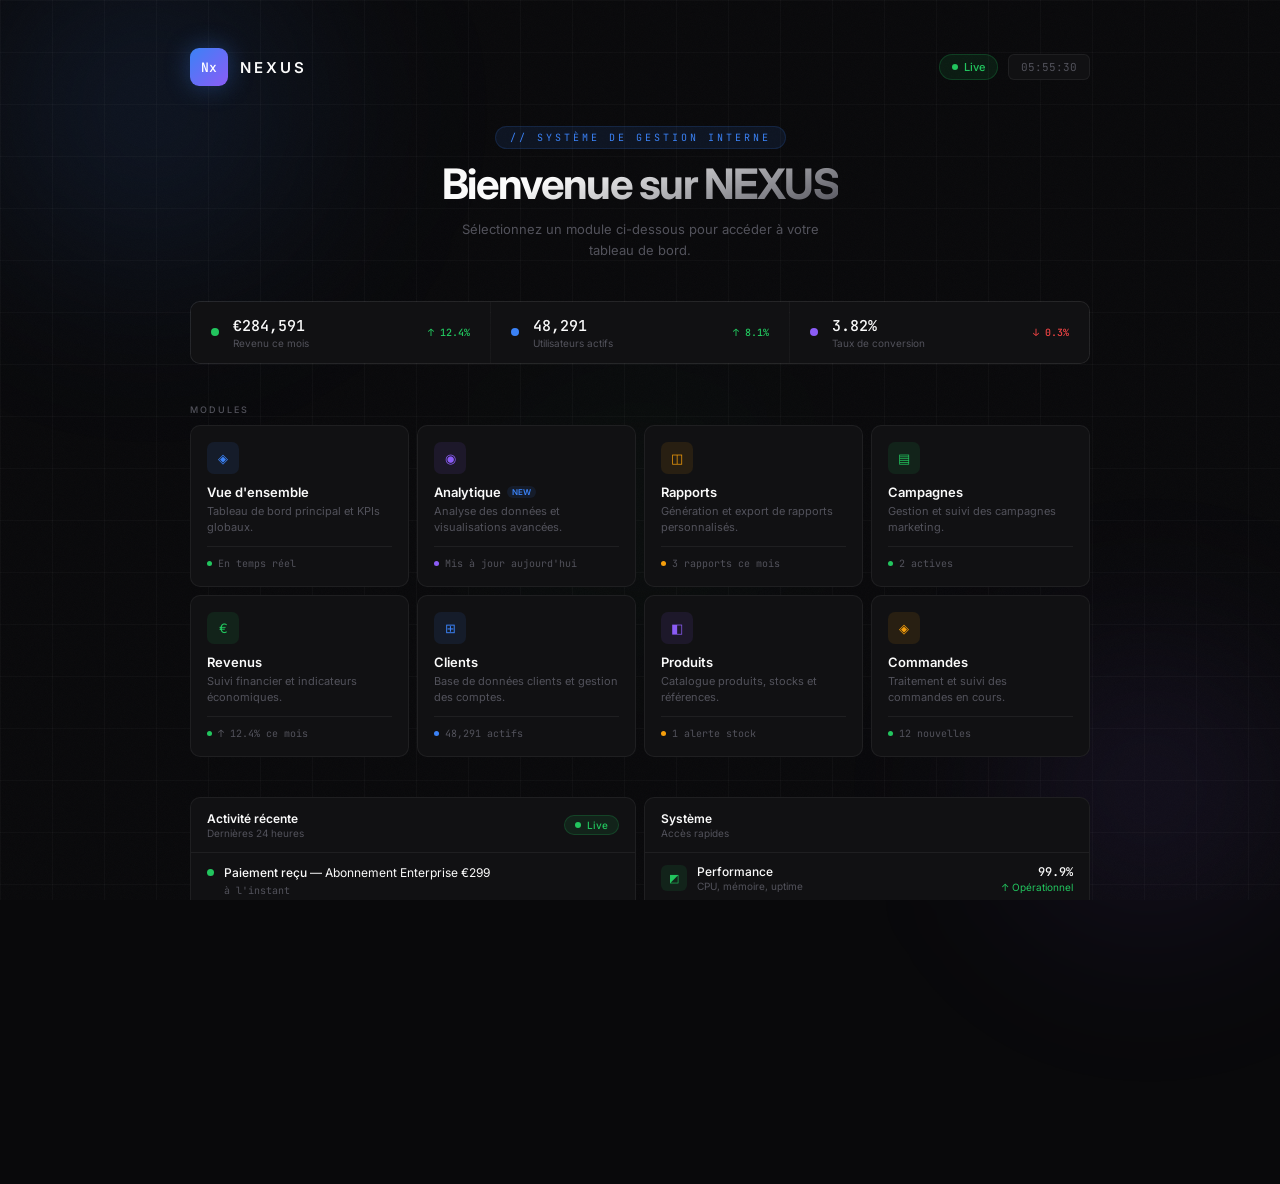
==== commit 8aa8494e: "Version 2 index" ====
--- a/index.html
+++ b/index.html
@@ -1,750 +1,782 @@
 <!DOCTYPE html>
 <html lang="fr">
 <head>
-  <meta charset="UTF-8" />
-  <meta name="viewport" content="width=device-width, initial-scale=1.0" />
-  <title>Lucas Zanelli — Portfolio</title>
-  <link rel="preconnect" href="https://fonts.googleapis.com">
-  <link href="https://fonts.googleapis.com/css2?family=Orbitron:wght@400;700;900&family=Syne:wght@300;400;600&display=swap" rel="stylesheet">
-  <link rel="stylesheet" href="style.css">
+  <meta charset="UTF-8">
+  <meta name="viewport" content="width=device-width, initial-scale=1.0">
+  <title>NEXUS</title>
+  <link href="https://fonts.googleapis.com/css2?family=JetBrains+Mono:wght@300;400;500&family=Inter:wght@300;400;500;600;700&display=swap" rel="stylesheet">
+  <style>
+    *, *::before, *::after { margin: 0; padding: 0; box-sizing: border-box; }
+
+    :root {
+      --bg:         #09090B;
+      --surface:    #111113;
+      --surface2:   #18181B;
+      --border:     rgba(255,255,255,0.06);
+      --border2:    rgba(255,255,255,0.10);
+      --text:       #FAFAFA;
+      --muted:      #52525B;
+      --blue:       #3B82F6;
+      --blue-dim:   rgba(59,130,246,0.10);
+      --blue-glow:  rgba(59,130,246,0.20);
+      --violet:     #8B5CF6;
+      --violet-dim: rgba(139,92,246,0.10);
+      --green:      #22C55E;
+      --green-dim:  rgba(34,197,94,0.10);
+      --amber:      #F59E0B;
+      --amber-dim:  rgba(245,158,11,0.10);
+      --red:        #EF4444;
+    }
+
+    html, body {
+      height: 100%;
+      background: var(--bg);
+      color: var(--text);
+      font-family: 'Inter', sans-serif;
+      overflow-x: hidden;
+    }
+
+    /* ══════════════════════════════
+       BACKGROUND LAYERS
+    ══════════════════════════════ */
+
+    /* Grid */
+    .bg-grid {
+      position: fixed; inset: 0; z-index: 0;
+      background-image:
+        linear-gradient(rgba(255,255,255,0.028) 1px, transparent 1px),
+        linear-gradient(90deg, rgba(255,255,255,0.028) 1px, transparent 1px);
+      background-size: 52px 52px;
+      pointer-events: none;
+    }
+
+    /* Orbs */
+    .bg-orb {
+      position: fixed; z-index: 0;
+      border-radius: 50%;
+      filter: blur(80px);
+      pointer-events: none;
+      animation: orbFloat 12s ease-in-out infinite alternate;
+    }
+    .bg-orb-1 {
+      width: 500px; height: 500px;
+      top: -140px; left: -100px;
+      background: radial-gradient(circle, rgba(59,130,246,0.14) 0%, transparent 70%);
+      animation-duration: 14s;
+    }
+    .bg-orb-2 {
+      width: 420px; height: 420px;
+      bottom: -100px; right: -80px;
+      background: radial-gradient(circle, rgba(139,92,246,0.12) 0%, transparent 70%);
+      animation-duration: 18s;
+      animation-delay: -6s;
+    }
+    .bg-orb-3 {
+      width: 300px; height: 300px;
+      top: 40%; left: 50%;
+      transform: translateX(-50%);
+      background: radial-gradient(circle, rgba(34,197,94,0.06) 0%, transparent 70%);
+      animation-duration: 20s;
+      animation-delay: -3s;
+    }
+
+    @keyframes orbFloat {
+      from { transform: translate(0, 0) scale(1); }
+      to   { transform: translate(30px, 20px) scale(1.08); }
+    }
+
+    /* Noise overlay */
+    .bg-noise {
+      position: fixed; inset: 0; z-index: 0;
+      opacity: 0.025;
+      background-image: url("data:image/svg+xml,%3Csvg viewBox='0 0 256 256' xmlns='http://www.w3.org/2000/svg'%3E%3Cfilter id='noise'%3E%3CfeTurbulence type='fractalNoise' baseFrequency='0.9' numOctaves='4' stitchTiles='stitch'/%3E%3C/filter%3E%3Crect width='100%25' height='100%25' filter='url(%23noise)'/%3E%3C/svg%3E");
+      background-size: 180px 180px;
+      pointer-events: none;
+    }
+
+    /* ══════════════════════════════
+       LAYOUT
+    ══════════════════════════════ */
+    .page {
+      position: relative; z-index: 1;
+      min-height: 100vh;
+      display: flex; flex-direction: column;
+      align-items: center; justify-content: center;
+      padding: 48px 24px;
+    }
+
+    .wrapper {
+      width: 100%;
+      max-width: 900px;
+      display: flex; flex-direction: column;
+      gap: 40px;
+    }
+
+    /* ══════════════════════════════
+       HEADER
+    ══════════════════════════════ */
+    .header {
+      display: flex; align-items: center; justify-content: space-between;
+      animation: fadeUp 0.5s ease both 0.05s;
+    }
+
+    .logo { display: flex; align-items: center; gap: 12px; }
+
+    .logo-icon {
+      width: 38px; height: 38px;
+      background: linear-gradient(135deg, var(--blue), var(--violet));
+      border-radius: 9px;
+      display: flex; align-items: center; justify-content: center;
+      font-family: 'JetBrains Mono', monospace;
+      font-size: 13px; font-weight: 500; color: #fff;
+      box-shadow: 0 0 24px rgba(59,130,246,0.35);
+    }
+
+    .logo-text {
+      font-size: 15px; font-weight: 600;
+      letter-spacing: 3px; text-transform: uppercase;
+    }
+
+    .header-right {
+      display: flex; align-items: center; gap: 10px;
+    }
+
+    .live-pill {
+      display: flex; align-items: center; gap: 6px;
+      padding: 5px 12px;
+      background: var(--green-dim);
+      border: 1px solid rgba(34,197,94,0.2);
+      border-radius: 20px;
+      font-size: 11px; color: var(--green); font-weight: 500;
+    }
+    .live-dot {
+      width: 6px; height: 6px;
+      background: var(--green); border-radius: 50%;
+      animation: pulse 2s infinite;
+    }
+
+    .clock {
+      font-family: 'JetBrains Mono', monospace;
+      font-size: 11px; color: var(--muted);
+      padding: 5px 12px;
+      background: var(--surface);
+      border: 1px solid var(--border);
+      border-radius: 6px;
+    }
+
+    /* ══════════════════════════════
+       HERO
+    ══════════════════════════════ */
+    .hero {
+      text-align: center;
+      display: flex; flex-direction: column; align-items: center; gap: 12px;
+      animation: fadeUp 0.5s ease both 0.12s;
+    }
+
+    .hero-eyebrow {
+      font-family: 'JetBrains Mono', monospace;
+      font-size: 10px; font-weight: 400;
+      letter-spacing: 3px; text-transform: uppercase;
+      color: var(--blue);
+      padding: 4px 14px;
+      background: var(--blue-dim);
+      border: 1px solid rgba(59,130,246,0.15);
+      border-radius: 20px;
+      display: inline-block;
+    }
+
+    .hero-title {
+      font-size: clamp(28px, 5vw, 42px);
+      font-weight: 700;
+      letter-spacing: -0.04em;
+      line-height: 1.1;
+      background: linear-gradient(160deg, #FAFAFA 30%, #52525B 100%);
+      -webkit-background-clip: text;
+      -webkit-text-fill-color: transparent;
+      background-clip: text;
+    }
+
+    .hero-sub {
+      font-size: 13px; color: var(--muted);
+      max-width: 360px; line-height: 1.6;
+    }
+
+    /* ══════════════════════════════
+       KPI STRIP
+    ══════════════════════════════ */
+    .kpi-strip {
+      display: grid; grid-template-columns: repeat(3, 1fr);
+      gap: 1px;
+      background: var(--border);
+      border: 1px solid var(--border);
+      border-radius: 10px;
+      overflow: hidden;
+      animation: fadeUp 0.5s ease both 0.18s;
+    }
+
+    .kpi-cell {
+      background: var(--surface);
+      padding: 14px 20px;
+      display: flex; align-items: center; gap: 14px;
+      transition: background 0.15s;
+    }
+    .kpi-cell:hover { background: var(--surface2); }
+
+    .kpi-dot {
+      width: 8px; height: 8px; border-radius: 50%; flex-shrink: 0;
+    }
+
+    .kpi-val {
+      font-family: 'JetBrains Mono', monospace;
+      font-size: 15px; font-weight: 500;
+    }
+
+    .kpi-lbl { font-size: 10px; color: var(--muted); margin-top: 1px; }
+
+    .kpi-delta {
+      margin-left: auto;
+      font-size: 10px; font-weight: 500;
+      font-family: 'JetBrains Mono', monospace;
+    }
+    .up   { color: var(--green); }
+    .down { color: var(--red); }
+
+    /* ══════════════════════════════
+       SECTION LABEL
+    ══════════════════════════════ */
+    .section-label {
+      font-size: 9px; font-weight: 500;
+      letter-spacing: 2px; text-transform: uppercase;
+      color: var(--muted); margin-bottom: 10px;
+    }
+
+    /* ══════════════════════════════
+       MODULE GRID
+    ══════════════════════════════ */
+    .grid {
+      display: grid;
+      grid-template-columns: repeat(4, 1fr);
+      gap: 8px;
+      animation: fadeUp 0.5s ease both 0.24s;
+    }
+
+    .card {
+      background: var(--surface);
+      border: 1px solid var(--border);
+      border-radius: 10px;
+      padding: 16px;
+      text-decoration: none;
+      color: var(--text);
+      display: flex; flex-direction: column; gap: 10px;
+      transition: border-color 0.2s, background 0.2s, transform 0.2s, box-shadow 0.2s;
+      position: relative; overflow: hidden;
+    }
+
+    /* Card inner glow on hover */
+    .card::before {
+      content: '';
+      position: absolute; inset: 0;
+      opacity: 0;
+      transition: opacity 0.3s;
+      pointer-events: none;
+    }
+    .card:hover { border-color: var(--border2); background: var(--surface2); transform: translateY(-2px); }
+    .card:hover::before { opacity: 1; }
+    .card:hover .card-arrow { opacity: 1; transform: translateX(0); }
+
+    /* Per-card accent glows */
+    .card[data-color="blue"]::before   { background: radial-gradient(ellipse at top left, rgba(59,130,246,0.07) 0%, transparent 60%); }
+    .card[data-color="violet"]::before { background: radial-gradient(ellipse at top left, rgba(139,92,246,0.07) 0%, transparent 60%); }
+    .card[data-color="amber"]::before  { background: radial-gradient(ellipse at top left, rgba(245,158,11,0.07) 0%, transparent 60%); }
+    .card[data-color="green"]::before  { background: radial-gradient(ellipse at top left, rgba(34,197,94,0.07) 0%, transparent 60%); }
+
+    .card-top { display: flex; align-items: center; justify-content: space-between; }
+
+    .card-icon {
+      width: 32px; height: 32px; border-radius: 7px;
+      display: flex; align-items: center; justify-content: center;
+      font-size: 13px;
+    }
+
+    .card-arrow {
+      font-size: 11px; color: var(--muted);
+      opacity: 0; transform: translateX(-5px);
+      transition: opacity 0.2s, transform 0.2s;
+    }
+
+    .card-name {
+      font-size: 13px; font-weight: 600;
+      display: flex; align-items: center; gap: 6px;
+      margin-bottom: 3px;
+    }
+
+    .card-desc { font-size: 11px; color: var(--muted); line-height: 1.5; }
+
+    .card-footer {
+      display: flex; align-items: center; gap: 6px;
+      padding-top: 10px; border-top: 1px solid var(--border);
+      margin-top: auto;
+    }
+    .card-dot { width: 5px; height: 5px; border-radius: 50%; flex-shrink: 0; }
+    .card-stat { font-size: 10px; color: var(--muted); font-family: 'JetBrains Mono', monospace; }
+
+    .badge {
+      background: var(--blue-dim); color: var(--blue);
+      font-size: 8px; font-weight: 600;
+      padding: 1px 5px; border-radius: 10px;
+    }
+
+    /* Staggered card animation */
+    .card { animation: fadeUp 0.4s ease both; }
+    .card:nth-child(1) { animation-delay: 0.26s; }
+    .card:nth-child(2) { animation-delay: 0.30s; }
+    .card:nth-child(3) { animation-delay: 0.34s; }
+    .card:nth-child(4) { animation-delay: 0.38s; }
+    .card:nth-child(5) { animation-delay: 0.42s; }
+    .card:nth-child(6) { animation-delay: 0.46s; }
+    .card:nth-child(7) { animation-delay: 0.50s; }
+    .card:nth-child(8) { animation-delay: 0.54s; }
+
+    /* ══════════════════════════════
+       BOTTOM ROW
+    ══════════════════════════════ */
+    .bottom-row {
+      display: grid; grid-template-columns: 1fr 1fr;
+      gap: 8px;
+      animation: fadeUp 0.5s ease both 0.46s;
+    }
+
+    /* System links */
+    .sys-card {
+      background: var(--surface);
+      border: 1px solid var(--border);
+      border-radius: 10px; overflow: hidden;
+    }
+
+    .sys-head {
+      padding: 13px 16px;
+      border-bottom: 1px solid var(--border);
+      display: flex; align-items: center; justify-content: space-between;
+    }
+
+    .sys-title    { font-size: 12px; font-weight: 600; }
+    .sys-subtitle { font-size: 10px; color: var(--muted); margin-top: 1px; }
+
+    .sys-row {
+      display: flex; align-items: center; justify-content: space-between;
+      padding: 11px 16px;
+      border-bottom: 1px solid var(--border);
+      text-decoration: none; color: inherit;
+      transition: background 0.15s;
+    }
+    .sys-row:last-child { border-bottom: none; }
+    .sys-row:hover      { background: var(--surface2); }
+
+    .sys-left { display: flex; align-items: center; gap: 10px; }
+    .sys-icon {
+      width: 26px; height: 26px; border-radius: 6px;
+      display: flex; align-items: center; justify-content: center;
+      font-size: 11px;
+    }
+    .sys-name { font-size: 12px; font-weight: 500; }
+    .sys-desc { font-size: 10px; color: var(--muted); margin-top: 1px; }
+
+    .sys-right { text-align: right; }
+    .sys-val   { font-family: 'JetBrains Mono', monospace; font-size: 12px; font-weight: 500; }
+    .sys-delta { font-size: 10px; margin-top: 1px; }
+
+    /* Activity */
+    .act-card {
+      background: var(--surface);
+      border: 1px solid var(--border);
+      border-radius: 10px; overflow: hidden;
+    }
+    .act-head {
+      padding: 13px 16px; border-bottom: 1px solid var(--border);
+      display: flex; align-items: center; justify-content: space-between;
+    }
+    .act-item {
+      display: flex; align-items: flex-start; gap: 10px;
+      padding: 11px 16px; border-bottom: 1px solid var(--border);
+      transition: background 0.15s;
+    }
+    .act-item:last-child { border-bottom: none; }
+    .act-item:hover      { background: var(--surface2); }
+    .act-dot  { width: 7px; height: 7px; border-radius: 50%; flex-shrink: 0; margin-top: 5px; }
+    .act-msg  { font-size: 12px; line-height: 1.5; }
+    .act-msg strong { font-weight: 500; }
+    .act-time { font-size: 10px; color: var(--muted); margin-top: 2px; font-family: 'JetBrains Mono', monospace; }
+
+    /* ══════════════════════════════
+       FOOTER
+    ══════════════════════════════ */
+    .footer {
+      display: flex; align-items: center; justify-content: space-between;
+      padding-top: 4px;
+      border-top: 1px solid var(--border);
+      animation: fadeUp 0.5s ease both 0.52s;
+    }
+    .footer-text {
+      font-family: 'JetBrains Mono', monospace;
+      font-size: 10px; color: var(--muted);
+    }
+    .footer-links { display: flex; gap: 16px; }
+    .footer-link  {
+      font-size: 11px; color: var(--muted); text-decoration: none;
+      transition: color 0.15s;
+    }
+    .footer-link:hover { color: var(--text); }
+
+    /* ══════════════════════════════
+       ANIMATIONS
+    ══════════════════════════════ */
+    @keyframes fadeUp {
+      from { opacity: 0; transform: translateY(12px); }
+      to   { opacity: 1; transform: translateY(0); }
+    }
+
+    @keyframes pulse {
+      0%, 100% { opacity: 1; transform: scale(1); }
+      50%       { opacity: 0.5; transform: scale(1.3); }
+    }
+  </style>
 </head>
 <body>
 
-  <!-- ── NAV ── -->
-  <nav>
-    <div class="nav-logo">L<span>Z</span></div>
-    <ul class="nav-links">
-      <li><a href="#about"><span class="fr">À Propos</span><span class="en">About</span></a></li>
-      <li><a href="#skills"><span class="fr">Compétences</span><span class="en">Skills</span></a></li>
-      <li><a href="#projects"><span class="fr">Projets</span><span class="en">Projects</span></a></li>
-      <li><a href="#experience"><span class="fr">Parcours</span><span class="en">Journey</span></a></li>
-      <li><a href="#contact">Contact</a></li>
-    </ul>
-    <div class="nav-right">
-      <button class="lang-btn active" id="btnFr" onclick="setLang('fr')">FR</button>
-      <button class="lang-btn" id="btnEn" onclick="setLang('en')">EN</button>
+  <!-- Background layers -->
+  <div class="bg-grid"></div>
+  <div class="bg-orb bg-orb-1"></div>
+  <div class="bg-orb bg-orb-2"></div>
+  <div class="bg-orb bg-orb-3"></div>
+  <div class="bg-noise"></div>
+
+  <div class="page">
+    <div class="wrapper">
+
+      <!-- ── Header ── -->
+      <div class="header">
+        <div class="logo">
+          <div class="logo-icon">Nx</div>
+          <span class="logo-text">Nexus</span>
+        </div>
+        <div class="header-right">
+          <div class="live-pill"><div class="live-dot"></div> Live</div>
+          <div class="clock" id="clock">--:--:--</div>
+        </div>
+      </div>
+
+      <!-- ── Hero ── -->
+      <div class="hero">
+        <span class="hero-eyebrow">// Système de gestion interne</span>
+        <h1 class="hero-title">Bienvenue sur NEXUS</h1>
+        <p class="hero-sub">Sélectionnez un module ci-dessous pour accéder à votre tableau de bord.</p>
+      </div>
+
+      <!-- ── KPI strip ── -->
+      <div class="kpi-strip">
+        <div class="kpi-cell">
+          <div class="kpi-dot" style="background:var(--green);"></div>
+          <div>
+            <div class="kpi-val">€284,591</div>
+            <div class="kpi-lbl">Revenu ce mois</div>
+          </div>
+          <div class="kpi-delta up">↑ 12.4%</div>
+        </div>
+        <div class="kpi-cell">
+          <div class="kpi-dot" style="background:var(--blue);"></div>
+          <div>
+            <div class="kpi-val">48,291</div>
+            <div class="kpi-lbl">Utilisateurs actifs</div>
+          </div>
+          <div class="kpi-delta up">↑ 8.1%</div>
+        </div>
+        <div class="kpi-cell">
+          <div class="kpi-dot" style="background:var(--violet);"></div>
+          <div>
+            <div class="kpi-val">3.82%</div>
+            <div class="kpi-lbl">Taux de conversion</div>
+          </div>
+          <div class="kpi-delta down">↓ 0.3%</div>
+        </div>
+      </div>
+
+      <!-- ── Modules ── -->
+      <div>
+        <p class="section-label">Modules</p>
+        <div class="grid">
+
+          <a class="card" data-color="blue" href="./Vue d'ensemble/index.html">
+            <div class="card-top">
+              <div class="card-icon" style="background:var(--blue-dim);color:var(--blue);">◈</div>
+              <span class="card-arrow">→</span>
+            </div>
+            <div>
+              <p class="card-name">Vue d'ensemble</p>
+              <p class="card-desc">Tableau de bord principal et KPIs globaux.</p>
+            </div>
+            <div class="card-footer">
+              <div class="card-dot" style="background:var(--green);"></div>
+              <span class="card-stat">En temps réel</span>
+            </div>
+          </a>
+
+          <a class="card" data-color="violet" href="./Analytique/index.html">
+            <div class="card-top">
+              <div class="card-icon" style="background:var(--violet-dim);color:var(--violet);">◉</div>
+              <span class="card-arrow">→</span>
+            </div>
+            <div>
+              <p class="card-name">Analytique <span class="badge">NEW</span></p>
+              <p class="card-desc">Analyse des données et visualisations avancées.</p>
+            </div>
+            <div class="card-footer">
+              <div class="card-dot" style="background:var(--violet);"></div>
+              <span class="card-stat">Mis à jour aujourd'hui</span>
+            </div>
+          </a>
+
+          <a class="card" data-color="amber" href="./Rapports/index.html">
+            <div class="card-top">
+              <div class="card-icon" style="background:var(--amber-dim);color:var(--amber);">◫</div>
+              <span class="card-arrow">→</span>
+            </div>
+            <div>
+              <p class="card-name">Rapports</p>
+              <p class="card-desc">Génération et export de rapports personnalisés.</p>
+            </div>
+            <div class="card-footer">
+              <div class="card-dot" style="background:var(--amber);"></div>
+              <span class="card-stat">3 rapports ce mois</span>
+            </div>
+          </a>
+
+          <a class="card" data-color="green" href="./Campagnes/index.html">
+            <div class="card-top">
+              <div class="card-icon" style="background:var(--green-dim);color:var(--green);">▤</div>
+              <span class="card-arrow">→</span>
+            </div>
+            <div>
+              <p class="card-name">Campagnes</p>
+              <p class="card-desc">Gestion et suivi des campagnes marketing.</p>
+            </div>
+            <div class="card-footer">
+              <div class="card-dot" style="background:var(--green);"></div>
+              <span class="card-stat">2 actives</span>
+            </div>
+          </a>
+
+          <a class="card" data-color="green" href="./Revenus/index.html">
+            <div class="card-top">
+              <div class="card-icon" style="background:var(--green-dim);color:var(--green);">€</div>
+              <span class="card-arrow">→</span>
+            </div>
+            <div>
+              <p class="card-name">Revenus</p>
+              <p class="card-desc">Suivi financier et indicateurs économiques.</p>
+            </div>
+            <div class="card-footer">
+              <div class="card-dot" style="background:var(--green);"></div>
+              <span class="card-stat">↑ 12.4% ce mois</span>
+            </div>
+          </a>
+
+          <a class="card" data-color="blue" href="./Clients/index.html">
+            <div class="card-top">
+              <div class="card-icon" style="background:var(--blue-dim);color:var(--blue);">⊞</div>
+              <span class="card-arrow">→</span>
+            </div>
+            <div>
+              <p class="card-name">Clients</p>
+              <p class="card-desc">Base de données clients et gestion des comptes.</p>
+            </div>
+            <div class="card-footer">
+              <div class="card-dot" style="background:var(--blue);"></div>
+              <span class="card-stat">48,291 actifs</span>
+            </div>
+          </a>
+
+          <a class="card" data-color="violet" href="./Produits/index.html">
+            <div class="card-top">
+              <div class="card-icon" style="background:var(--violet-dim);color:var(--violet);">◧</div>
+              <span class="card-arrow">→</span>
+            </div>
+            <div>
+              <p class="card-name">Produits</p>
+              <p class="card-desc">Catalogue produits, stocks et références.</p>
+            </div>
+            <div class="card-footer">
+              <div class="card-dot" style="background:var(--amber);"></div>
+              <span class="card-stat">1 alerte stock</span>
+            </div>
+          </a>
+
+          <a class="card" data-color="amber" href="./Commandes/index.html">
+            <div class="card-top">
+              <div class="card-icon" style="background:var(--amber-dim);color:var(--amber);">◈</div>
+              <span class="card-arrow">→</span>
+            </div>
+            <div>
+              <p class="card-name">Commandes</p>
+              <p class="card-desc">Traitement et suivi des commandes en cours.</p>
+            </div>
+            <div class="card-footer">
+              <div class="card-dot" style="background:var(--green);"></div>
+              <span class="card-stat">12 nouvelles</span>
+            </div>
+          </a>
+
+        </div>
+      </div>
+
+      <!-- ── Bottom row ── -->
+      <div class="bottom-row">
+
+        <!-- Activité -->
+        <div class="act-card">
+          <div class="act-head">
+            <div>
+              <p class="sys-title">Activité récente</p>
+              <p class="sys-subtitle">Dernières 24 heures</p>
+            </div>
+            <div class="live-pill" style="font-size:10px;padding:3px 10px;"><div class="live-dot"></div> Live</div>
+          </div>
+          <div id="actList">
+            <div class="act-item">
+              <div class="act-dot" style="background:var(--green);"></div>
+              <div>
+                <p class="act-msg"><strong>Paiement reçu</strong> — Abonnement Enterprise €299</p>
+                <p class="act-time">à l'instant</p>
+              </div>
+            </div>
+            <div class="act-item">
+              <div class="act-dot" style="background:var(--blue);"></div>
+              <div>
+                <p class="act-msg"><strong>Nouvel utilisateur</strong> inscrit depuis Berlin</p>
+                <p class="act-time">il y a 5 min</p>
+              </div>
+            </div>
+            <div class="act-item">
+              <div class="act-dot" style="background:var(--amber);"></div>
+              <div>
+                <p class="act-msg"><strong>Alerte seuil</strong> — Stock produit #A291 faible</p>
+                <p class="act-time">il y a 10 min</p>
+              </div>
+            </div>
+            <div class="act-item">
+              <div class="act-dot" style="background:var(--violet);"></div>
+              <div>
+                <p class="act-msg"><strong>Rapport</strong> généré automatiquement</p>
+                <p class="act-time">il y a 22 min</p>
+              </div>
+            </div>
+          </div>
+        </div>
+
+        <!-- Système -->
+        <div class="sys-card">
+          <div class="sys-head">
+            <div>
+              <p class="sys-title">Système</p>
+              <p class="sys-subtitle">Accès rapides</p>
+            </div>
+          </div>
+          <a class="sys-row" href="./Performance/index.html">
+            <div class="sys-left">
+              <div class="sys-icon" style="background:var(--green-dim);color:var(--green);">◩</div>
+              <div>
+                <p class="sys-name">Performance</p>
+                <p class="sys-desc">CPU, mémoire, uptime</p>
+              </div>
+            </div>
+            <div class="sys-right">
+              <p class="sys-val">99.9%</p>
+              <p class="sys-delta up">↑ Opérationnel</p>
+            </div>
+          </a>
+          <a class="sys-row" href="./Logs/index.html">
+            <div class="sys-left">
+              <div class="sys-icon" style="background:var(--blue-dim);color:var(--blue);">◈</div>
+              <div>
+                <p class="sys-name">Logs</p>
+                <p class="sys-desc">Événements système</p>
+              </div>
+            </div>
+            <div class="sys-right">
+              <p class="sys-val">1,248</p>
+              <p class="sys-delta" style="color:var(--muted);">entrées aujourd'hui</p>
+            </div>
+          </a>
+          <a class="sys-row" href="./Paramètres/index.html">
+            <div class="sys-left">
+              <div class="sys-icon" style="background:var(--violet-dim);color:var(--violet);">◧</div>
+              <div>
+                <p class="sys-name">Paramètres</p>
+                <p class="sys-desc">Configuration & préférences</p>
+              </div>
+            </div>
+            <div class="sys-right">
+              <p class="sys-val">—</p>
+              <p class="sys-delta" style="color:var(--muted);">Configurer</p>
+            </div>
+          </a>
+          <a class="sys-row" href="./Vue d'ensemble/index.html">
+            <div class="sys-left">
+              <div class="sys-icon" style="background:var(--blue-dim);color:var(--blue);">◈</div>
+              <div>
+                <p class="sys-name">Vue d'ensemble</p>
+                <p class="sys-desc">Dashboard principal</p>
+              </div>
+            </div>
+            <div class="sys-right">
+              <p class="sys-val" style="color:var(--green);">Live</p>
+              <p class="sys-delta up">↑ Ouvert</p>
+            </div>
+          </a>
+        </div>
+
+      </div>
+
+      <!-- ── Footer ── -->
+      <div class="footer">
+        <span class="footer-text">NEXUS v1.0 — © 2025 Système de gestion interne</span>
+        <div class="footer-links">
+          <a class="footer-link" href="./Vue d'ensemble/index.html">Dashboard</a>
+          <a class="footer-link" href="./Paramètres/index.html">Paramètres</a>
+        </div>
+      </div>
+
     </div>
-  </nav>
-
-  <!-- ── HERO ── -->
-  <section id="hero">
-    <div class="orb1 hero-bg-orb"></div>
-    <div class="orb2 hero-bg-orb"></div>
-    <div class="hero-content">
-      <div class="hero-tag">
-        <span class="fr">Portfolio &amp; Curriculum Vitae</span>
-        <span class="en">Portfolio &amp; Curriculum Vitae</span>
-      </div>
-      <h1 class="hero-name">LUCAS <span class="last">ZANELLI</span></h1>
-      <div class="hero-pseudo">Luc</div>
-      <p class="hero-desc fr">
-        Créateur de sites web passionné par la programmation de jeux vidéo, la modélisation 3D,
-        le graphisme et le montage vidéo. Je transforme les idées en expériences visuelles mémorables.
-      </p>
-      <p class="hero-desc en">
-        Web creator passionate about game development, 3D modeling, graphic design and video editing.
-        I turn ideas into memorable visual experiences.
-      </p>
-      <div class="hero-skills-pills">
-        <span class="pill accent">Game Dev</span>
-        <span class="pill">Web Design</span>
-        <span class="pill">3D Modeling</span>
-        <span class="pill">Graphic Design</span>
-        <span class="pill">Video Editing</span>
-      </div>
-      <div class="hero-cta">
-        <a href="#projects" class="btn btn-primary">
-          <span class="fr">Voir mes projets</span>
-          <span class="en">View my projects</span>
-        </a>
-        <a href="#contact" class="btn btn-outline">
-          <span class="fr">Me contacter</span>
-          <span class="en">Contact me</span>
-        </a>
-      </div>
-    </div>
-  </section>
-
-  <!-- ── ABOUT ── -->
-  <section id="about">
-    <div class="section-header reveal">
-      <span class="section-num">01</span>
-      <h2 class="section-title fr">À Propos</h2>
-      <h2 class="section-title en">About</h2>
-      <div class="section-line"></div>
-    </div>
-    <div class="about-grid reveal">
-      <div class="about-text">
-        <p class="fr">
-          Bonjour ! Je suis <strong>Lucas Zanelli</strong>, alias <strong>Luc</strong> — un créatif
-          passionné par le numérique sous toutes ses formes. Actuellement spécialisé dans la
-          <strong>création de sites web</strong>, mon ambition est de m'orienter vers la
-          <strong>programmation de jeux vidéo</strong>.
-        </p>
-        <p class="en">
-          Hello! I'm <strong>Lucas Zanelli</strong>, aka <strong>Luc</strong> — a creative passionate
-          about digital in all its forms. Currently specialized in <strong>web development</strong>,
-          my ambition is to move towards <strong>game programming</strong>.
-        </p>
-        <p class="fr">
-          Ma palette de compétences va au-delà du code : je maîtrise la <strong>modélisation 3D</strong>,
-          le <strong>graphisme</strong> et le <strong>montage vidéo</strong>, ce qui me permet d'aborder
-          les projets avec une vision complète, alliant technique et créativité.
-        </p>
-        <p class="en">
-          My skillset goes beyond code: I master <strong>3D modeling</strong>, <strong>graphic design</strong>
-          and <strong>video editing</strong>, which allows me to approach projects with a complete vision,
-          combining technical skills and creativity.
-        </p>
-        <p class="fr">
-          Je recherche une opportunité (école ou entreprise) qui me permettra de grandir, apprendre
-          et contribuer à des projets ambitieux.
-        </p>
-        <p class="en">
-          I'm looking for an opportunity (school or company) that will allow me to grow, learn
-          and contribute to ambitious projects.
-        </p>
-      </div>
-      <div class="about-card">
-        <div class="about-card-title">
-          <span class="fr">Informations</span>
-          <span class="en">Information</span>
-        </div>
-        <div class="about-info-row">
-          <span class="about-info-label fr">Nom</span>
-          <span class="about-info-label en">Name</span>
-          <span class="about-info-value">Lucas Zanelli</span>
-        </div>
-        <div class="about-info-row">
-          <span class="about-info-label">Pseudo</span>
-          <span class="about-info-value">Luc</span>
-        </div>
-        <div class="about-info-row">
-          <span class="about-info-label fr">Domaine</span>
-          <span class="about-info-label en">Field</span>
-          <span class="about-info-value">Web & Game Dev</span>
-        </div>
-        <div class="about-info-row">
-          <span class="about-info-label fr">Objectif</span>
-          <span class="about-info-label en">Goal</span>
-          <span class="about-info-value fr">Prog. Jeux Vidéo</span>
-          <span class="about-info-value en">Game Programming</span>
-        </div>
-        <div class="about-info-row">
-          <span class="about-info-label fr">Disponibilité</span>
-          <span class="about-info-label en">Availability</span>
-          <span class="about-info-value fr">À préciser</span>
-          <span class="about-info-value en">To be confirmed</span>
-        </div>
-        <div class="about-info-row">
-          <span class="about-info-label fr">Langue</span>
-          <span class="about-info-label en">Language</span>
-          <span class="about-info-value">FR / EN</span>
-        </div>
-      </div>
-    </div>
-  </section>
-
-  <!-- ── SKILLS ── -->
-  <section id="skills">
-    <div class="section-header reveal">
-      <span class="section-num">02</span>
-      <h2 class="section-title fr">Compétences</h2>
-      <h2 class="section-title en">Skills</h2>
-      <div class="section-line"></div>
-    </div>
-    <div class="skills-grid">
-
-      <div class="skill-category reveal">
-        <div class="sk-icon">🌐</div>
-        <div class="sk-title">
-          <span class="fr">Développement Web</span>
-          <span class="en">Web Development</span>
-        </div>
-        <div class="sk-item">
-          <span class="sk-name">HTML / CSS</span>
-          <div class="sk-bar-wrap"><div class="sk-bar" style="width:0%" data-width="90%"></div></div>
-        </div>
-        <div class="sk-item">
-          <span class="sk-name">JavaScript</span>
-          <div class="sk-bar-wrap"><div class="sk-bar" style="width:0%" data-width="75%"></div></div>
-        </div>
-        <div class="sk-item">
-          <span class="sk-name">PHP</span>
-          <div class="sk-bar-wrap"><div class="sk-bar" style="width:0%" data-width="70%"></div></div>
-        </div>
-        <div class="sk-item">
-          <span class="sk-name">Java</span>
-          <div class="sk-bar-wrap"><div class="sk-bar" style="width:0%" data-width="60%"></div></div>
-        </div>
-        <div class="sk-item">
-          <span class="sk-name">Python</span>
-          <div class="sk-bar-wrap"><div class="sk-bar" style="width:0%" data-width="65%"></div></div>
-        </div>
-        <div class="sk-item">
-          <span class="sk-name">C#</span>
-          <div class="sk-bar-wrap"><div class="sk-bar" style="width:0%" data-width="70%"></div></div>
-        </div>
-      </div>
-
-      <div class="skill-category reveal">
-        <div class="sk-icon">🎮</div>
-        <div class="sk-title">
-          <span class="fr">Jeux Vidéo</span>
-          <span class="en">Game Development</span>
-        </div>
-        <div class="sk-tags">
-          <span class="sk-tag">Unity</span>
-          <span class="sk-tag">Unreal Engine</span>
-          <span class="sk-tag">Game Design</span>
-          <span class="sk-tag">C#</span>
-          <span class="sk-tag">Scripting</span>
-        </div>
-      </div>
-
-      <div class="skill-category reveal">
-        <div class="sk-icon">🎨</div>
-        <div class="sk-title">
-          <span class="fr">Graphisme & 3D</span>
-          <span class="en">Design & 3D</span>
-        </div>
-        <div class="sk-item">
-          <span class="sk-name fr">Modélisation 3D</span>
-          <span class="sk-name en">3D Modeling</span>
-          <div class="sk-bar-wrap"><div class="sk-bar" style="width:0%" data-width="75%"></div></div>
-        </div>
-        <div class="sk-item">
-          <span class="sk-name fr">Graphisme</span>
-          <span class="sk-name en">Graphic Design</span>
-          <div class="sk-bar-wrap"><div class="sk-bar" style="width:0%" data-width="80%"></div></div>
-        </div>
-        <div class="sk-item">
-          <span class="sk-name">UI / Visual</span>
-          <div class="sk-bar-wrap"><div class="sk-bar" style="width:0%" data-width="70%"></div></div>
-        </div>
-      </div>
-
-      <div class="skill-category reveal">
-        <div class="sk-icon">🎬</div>
-        <div class="sk-title">
-          <span class="fr">Montage Vidéo</span>
-          <span class="en">Video Editing</span>
-        </div>
-        <div class="sk-tags">
-          <span class="sk-tag">Premiere Pro</span>
-          <span class="sk-tag">After Effects</span>
-          <span class="sk-tag">Motion Design</span>
-          <span class="sk-tag">Color Grading</span>
-        </div>
-      </div>
-
-    </div>
-  </section>
-
-  <!-- ── PROJECTS ── -->
-  <section id="projects">
-    <div class="section-header reveal">
-      <span class="section-num">03</span>
-      <h2 class="section-title fr">Projets</h2>
-      <h2 class="section-title en">Projects</h2>
-      <div class="section-line"></div>
-    </div>
-
-    <!-- Onglets -->
-    <div class="project-tabs reveal">
-      <button class="project-tab active" data-tab="siteweb">
-        <span class="tab-icon">🌐</span>
-        <span class="fr">Site Web</span><span class="en">Web</span>
-      </button>
-      <button class="project-tab" data-tab="graphisme">
-        <span class="tab-icon">🎨</span>
-        <span class="fr">Graphisme</span><span class="en">Design</span>
-      </button>
-      <button class="project-tab" data-tab="3d">
-        <span class="tab-icon">🧊</span>
-        <span>3D</span>
-      </button>
-      <button class="project-tab" data-tab="jeux">
-        <span class="tab-icon">🎮</span>
-        <span class="fr">Jeux Vidéo</span><span class="en">Games</span>
-      </button>
-      <button class="project-tab" data-tab="video">
-        <span class="tab-icon">🎬</span>
-        <span class="fr">Montage Vidéo</span><span class="en">Video</span>
-      </button>
-    </div>
-
-    <!-- Contenu : Site Web -->
-    <div class="project-panel active" data-panel="siteweb">
-      <div class="flex-cards-container">
-        <input type="radio" name="slide-siteweb" id="sw1" checked>
-        <label for="sw1" class="flex-card flex-card-iframe">
-          <!-- Aperçu live du site -->
-          <div class="flex-card-preview">
-            <iframe
-              src="https://maison-noire-indol.vercel.app/"
-              class="flex-card-iframe-el"
-              loading="lazy"
-              scrolling="no"
-              tabindex="-1"
-              title="Maison Noire preview">
-            </iframe>
-            <div class="flex-card-preview-overlay"></div>
-          </div>
-          <!-- Infos en bas -->
-          <div class="flex-card-row">
-            <div class="flex-card-icon">🌐</div>
-            <div class="flex-card-desc">
-              <div class="flex-card-desc-text">
-                <h4>Maison Noire</h4>
-                <p class="fr">Site e-commerce Haute Couture — HTML, CSS, JS</p>
-                <p class="en">Haute Couture e-commerce website — HTML, CSS, JS</p>
-              </div>
-              <a href="https://maison-noire-indol.vercel.app/" target="_blank" rel="noopener" class="flex-card-btn fr">Voir le projet <i class="btn-arrow">→</i></a>
-              <a href="https://maison-noire-indol.vercel.app/" target="_blank" rel="noopener" class="flex-card-btn en">View project <i class="btn-arrow">→</i></a>
-            </div>
-          </div>
-        </label>
-        <input type="radio" name="slide-siteweb" id="sw2">
-        <label for="sw2" class="flex-card flex-card-iframe">
-          <div class="flex-card-preview">
-            <iframe
-              src="https://forma-lilac.vercel.app/"
-              class="flex-card-iframe-el"
-              loading="lazy"
-              scrolling="no"
-              tabindex="-1"
-              title="Forma preview">
-            </iframe>
-            <div class="flex-card-preview-overlay"></div>
-          </div>
-          <div class="flex-card-row">
-            <div class="flex-card-icon">🌐</div>
-            <div class="flex-card-desc">
-              <div class="flex-card-desc-text">
-                <h4>Forma</h4>
-                <p class="fr">Site vitrine moderne — HTML, CSS, JS</p>
-                <p class="en">Modern showcase website — HTML, CSS, JS</p>
-              </div>
-              <a href="https://forma-lilac.vercel.app/" target="_blank" rel="noopener" class="flex-card-btn fr">Voir le projet <i class="btn-arrow">→</i></a>
-              <a href="https://forma-lilac.vercel.app/" target="_blank" rel="noopener" class="flex-card-btn en">View project <i class="btn-arrow">→</i></a>
-            </div>
-          </div>
-        </label>
-        <input type="radio" name="slide-siteweb" id="sw3">
-        <label for="sw3" class="flex-card flex-card-iframe">
-          <div class="flex-card-preview">
-            <iframe
-              src="https://nexus-sigma-pearl.vercel.app/"
-              class="flex-card-iframe-el"
-              loading="lazy"
-              scrolling="no"
-              tabindex="-1"
-              sandbox="allow-scripts allow-same-origin"
-              title="Nexus preview">
-            </iframe>
-            <div class="flex-card-preview-overlay"></div>
-          </div>
-          <div class="flex-card-row">
-            <div class="flex-card-icon">🌐</div>
-            <div class="flex-card-desc">
-              <div class="flex-card-desc-text">
-                <h4>Nexus</h4>
-                <p class="fr">Site de gestion interne — HTML, CSS, JS</p>
-                <p class="en">Internal management platform — HTML, CSS, JS</p>
-              </div>
-              <a href="https://nexus-sigma-pearl.vercel.app/" target="_blank" rel="noopener" class="flex-card-btn fr">Voir le projet <i class="btn-arrow">→</i></a>
-              <a href="https://nexus-sigma-pearl.vercel.app/" target="_blank" rel="noopener" class="flex-card-btn en">View project <i class="btn-arrow">→</i></a>
-            </div>
-          </div>
-        </label>
-      </div>
-    </div>
-
-    <!-- Contenu : Graphisme -->
-    <div class="project-panel" data-panel="graphisme">
-      <div class="flex-cards-container">
-        <input type="radio" name="slide-graphisme" id="gr1" checked>
-        <label for="gr1" class="flex-card flex-card-empty">
-          <div class="flex-card-row">
-            <div class="flex-card-icon">🎨</div>
-            <div class="flex-card-desc">
-              <h4 class="fr">Projet Graphisme 1</h4>
-              <h4 class="en">Design Project 1</h4>
-              <p class="fr">Logo, affiche, identité visuelle...</p>
-              <p class="en">Logo, poster, visual identity...</p>
-            </div>
-          </div>
-        </label>
-        <input type="radio" name="slide-graphisme" id="gr2">
-        <label for="gr2" class="flex-card flex-card-empty">
-          <div class="flex-card-row">
-            <div class="flex-card-icon">🎨</div>
-            <div class="flex-card-desc">
-              <h4 class="fr">Projet Graphisme 2</h4>
-              <h4 class="en">Design Project 2</h4>
-              <p class="fr">Ajoute une image et une description.</p>
-              <p class="en">Add an image and description.</p>
-            </div>
-          </div>
-        </label>
-        <input type="radio" name="slide-graphisme" id="gr3">
-        <label for="gr3" class="flex-card flex-card-empty">
-          <div class="flex-card-row">
-            <div class="flex-card-icon">🎨</div>
-            <div class="flex-card-desc">
-              <h4 class="fr">Projet Graphisme 3</h4>
-              <h4 class="en">Design Project 3</h4>
-              <p class="fr">Montre tes créations visuelles !</p>
-              <p class="en">Show your visual creations!</p>
-            </div>
-          </div>
-        </label>
-      </div>
-    </div>
-
-    <!-- Contenu : 3D -->
-    <div class="project-panel" data-panel="3d">
-      <div class="flex-cards-container">
-        <input type="radio" name="slide-3d" id="td1" checked>
-        <label for="td1" class="flex-card flex-card-empty">
-          <div class="flex-card-row">
-            <div class="flex-card-icon">🧊</div>
-            <div class="flex-card-desc">
-              <h4 class="fr">Projet 3D 1</h4>
-              <h4 class="en">3D Project 1</h4>
-              <p class="fr">Modélisation, rendu, animation 3D...</p>
-              <p class="en">Modeling, rendering, 3D animation...</p>
-            </div>
-          </div>
-        </label>
-        <input type="radio" name="slide-3d" id="td2">
-        <label for="td2" class="flex-card flex-card-empty">
-          <div class="flex-card-row">
-            <div class="flex-card-icon">🧊</div>
-            <div class="flex-card-desc">
-              <h4 class="fr">Projet 3D 2</h4>
-              <h4 class="en">3D Project 2</h4>
-              <p class="fr">Ajoute ton rendu et les outils utilisés.</p>
-              <p class="en">Add your render and tools used.</p>
-            </div>
-          </div>
-        </label>
-        <input type="radio" name="slide-3d" id="td3">
-        <label for="td3" class="flex-card flex-card-empty">
-          <div class="flex-card-row">
-            <div class="flex-card-icon">🧊</div>
-            <div class="flex-card-desc">
-              <h4 class="fr">Projet 3D 3</h4>
-              <h4 class="en">3D Project 3</h4>
-              <p class="fr">Blender, Cinema 4D, Maya...</p>
-              <p class="en">Blender, Cinema 4D, Maya...</p>
-            </div>
-          </div>
-        </label>
-      </div>
-    </div>
-
-    <!-- Contenu : Jeux Vidéo -->
-    <div class="project-panel" data-panel="jeux">
-      <div class="flex-cards-container">
-        <input type="radio" name="slide-jeux" id="jv1" checked>
-        <label for="jv1" class="flex-card flex-card-empty">
-          <div class="flex-card-row">
-            <div class="flex-card-icon">🎮</div>
-            <div class="flex-card-desc">
-              <h4 class="fr">Projet Jeu Vidéo 1</h4>
-              <h4 class="en">Game Project 1</h4>
-              <p class="fr">Prototype, game jam, jeu complet...</p>
-              <p class="en">Prototype, game jam, full game...</p>
-            </div>
-          </div>
-        </label>
-        <input type="radio" name="slide-jeux" id="jv2">
-        <label for="jv2" class="flex-card flex-card-empty">
-          <div class="flex-card-row">
-            <div class="flex-card-icon">🎮</div>
-            <div class="flex-card-desc">
-              <h4 class="fr">Projet Jeu Vidéo 2</h4>
-              <h4 class="en">Game Project 2</h4>
-              <p class="fr">Ajoute moteur, genre et screenshots.</p>
-              <p class="en">Add engine, genre and screenshots.</p>
-            </div>
-          </div>
-        </label>
-        <input type="radio" name="slide-jeux" id="jv3">
-        <label for="jv3" class="flex-card flex-card-empty">
-          <div class="flex-card-row">
-            <div class="flex-card-icon">🎮</div>
-            <div class="flex-card-desc">
-              <h4 class="fr">Projet Jeu Vidéo 3</h4>
-              <h4 class="en">Game Project 3</h4>
-              <p class="fr">Unity, Unreal, Godot...</p>
-              <p class="en">Unity, Unreal, Godot...</p>
-            </div>
-          </div>
-        </label>
-      </div>
-    </div>
-
-    <!-- Contenu : Montage Vidéo -->
-    <div class="project-panel" data-panel="video">
-      <div class="flex-cards-container">
-        <input type="radio" name="slide-video" id="vi1" checked>
-        <label for="vi1" class="flex-card flex-card-empty">
-          <div class="flex-card-row">
-            <div class="flex-card-icon">🎬</div>
-            <div class="flex-card-desc">
-              <h4 class="fr">Projet Vidéo 1</h4>
-              <h4 class="en">Video Project 1</h4>
-              <p class="fr">Court-métrage, clip, motion design...</p>
-              <p class="en">Short film, clip, motion design...</p>
-            </div>
-          </div>
-        </label>
-        <input type="radio" name="slide-video" id="vi2">
-        <label for="vi2" class="flex-card flex-card-empty">
-          <div class="flex-card-row">
-            <div class="flex-card-icon">🎬</div>
-            <div class="flex-card-desc">
-              <h4 class="fr">Projet Vidéo 2</h4>
-              <h4 class="en">Video Project 2</h4>
-              <p class="fr">Ajoute une miniature et une description.</p>
-              <p class="en">Add a thumbnail and description.</p>
-            </div>
-          </div>
-        </label>
-        <input type="radio" name="slide-video" id="vi3">
-        <label for="vi3" class="flex-card flex-card-empty">
-          <div class="flex-card-row">
-            <div class="flex-card-icon">🎬</div>
-            <div class="flex-card-desc">
-              <h4 class="fr">Projet Vidéo 3</h4>
-              <h4 class="en">Video Project 3</h4>
-              <p class="fr">Premiere Pro, After Effects...</p>
-              <p class="en">Premiere Pro, After Effects...</p>
-            </div>
-          </div>
-        </label>
-      </div>
-    </div>
-
-  </section>
-
-  <!-- ── PARCOURS ── -->
-  <section id="experience">
-    <div class="section-header reveal">
-      <span class="section-num">04</span>
-      <h2 class="section-title fr">Parcours</h2>
-      <h2 class="section-title en">Journey</h2>
-      <div class="section-line"></div>
-    </div>
-    <div style="display:grid; grid-template-columns:1fr 1fr; gap:5rem;">
-
-      <!-- FORMATION -->
-      <div>
-        <h3 style="font-family:'Orbitron',monospace;font-size:0.8rem;letter-spacing:0.2em;color:var(--accent2);margin-bottom:2rem;text-transform:uppercase;" class="reveal">
-          <span class="fr">🎓 Formation</span>
-          <span class="en">🎓 Education</span>
-        </h3>
-        <div class="timeline">
-
-          <div class="timeline-item reveal">
-            <div class="timeline-dot"></div>
-            <div class="timeline-date">2022 — 2024</div>
-            <div class="timeline-title fr">BTS SIO — Option SLAM</div>
-            <div class="timeline-title en">BTS SIO — SLAM Option</div>
-            <div class="timeline-org fr">Lycée Joinville-le-Pont</div>
-            <div class="timeline-org en">Lycée Joinville-le-Pont</div>
-            <div class="timeline-desc fr">BTS Services Informatiques aux Organisations, spécialité Solutions Logicielles et Applications Métiers. Développement web, bases de données, programmation orientée objet.</div>
-            <div class="timeline-desc en">IT Services for Organizations degree, Software Solutions specialization. Web development, databases, object-oriented programming.</div>
-          </div>
-
-          <div class="timeline-item reveal">
-            <div class="timeline-dot"></div>
-            <div class="timeline-date">2019 — 2022</div>
-            <div class="timeline-title fr">Bac Pro M.E.L.E.C</div>
-            <div class="timeline-title en">Vocational Bac M.E.L.E.C</div>
-            <div class="timeline-org fr">Lycée Maurice Rondeau</div>
-            <div class="timeline-org en">Lycée Maurice Rondeau</div>
-            <div class="timeline-desc fr">Baccalauréat Professionnel Métiers de l'Électricité et de ses Environnements Connectés. Électricité, systèmes automatisés, courants forts et courants faibles.</div>
-            <div class="timeline-desc en">Professional Baccalaureate in Electrical Trades and Connected Environments. Electricity, automated systems, high and low current installations.</div>
-          </div>
-
-        </div>
-      </div>
-
-      <!-- EXPÉRIENCES -->
-      <div>
-        <h3 style="font-family:'Orbitron',monospace;font-size:0.8rem;letter-spacing:0.2em;color:var(--accent);margin-bottom:2rem;text-transform:uppercase;" class="reveal">
-          <span class="fr">💼 Expériences</span>
-          <span class="en">💼 Experience</span>
-        </h3>
-        <div class="timeline">
-
-          <div class="timeline-item reveal">
-            <div class="timeline-dot" style="background:var(--accent2);box-shadow:0 0 12px var(--glow2);"></div>
-            <div class="timeline-date fr">2025 — 6 semaines</div>
-            <div class="timeline-date en">2025 — 6 weeks</div>
-            <div class="timeline-title fr">Technicien Aéronautique</div>
-            <div class="timeline-title en">Aeronautics Technician</div>
-            <div class="timeline-org">UUDS Aero Service Électricité</div>
-            <div class="timeline-desc fr">Travaux en aéronautique dans la continuité des missions précédentes.</div>
-            <div class="timeline-desc en">Aeronautics work continuing previous missions.</div>
-          </div>
-
-          <div class="timeline-item reveal">
-            <div class="timeline-dot" style="background:var(--accent2);box-shadow:0 0 12px var(--glow2);"></div>
-            <div class="timeline-date fr">2024 — 6 semaines</div>
-            <div class="timeline-date en">2024 — 6 weeks</div>
-            <div class="timeline-title fr">Technicien Aéronautique</div>
-            <div class="timeline-title en">Aeronautics Technician</div>
-            <div class="timeline-org">UUDS Aero Service Électricité</div>
-            <div class="timeline-desc fr">Fabrication de harnais, vérification des boutons de sièges, inventaire, encadrement d'une personne en situation de handicap.</div>
-            <div class="timeline-desc en">Harness manufacturing, seat button checks, inventory management, supervision of a person with disability.</div>
-          </div>
-
-          <div class="timeline-item reveal">
-            <div class="timeline-dot" style="background:var(--accent);box-shadow:0 0 12px var(--glow);"></div>
-            <div class="timeline-date fr">2024 — Stage 6 semaines</div>
-            <div class="timeline-date en">2024 — Internship 6 weeks</div>
-            <div class="timeline-title fr">Développeur Web</div>
-            <div class="timeline-title en">Web Developer</div>
-            <div class="timeline-org">Agefiph</div>
-            <div class="timeline-desc fr">Vérification des règles Opquast sur le site web et création d'une page de maintenance.</div>
-            <div class="timeline-desc en">Verification of Opquast accessibility rules on the website and creation of a maintenance page.</div>
-          </div>
-
-          <div class="timeline-item reveal">
-            <div class="timeline-dot" style="background:var(--accent);box-shadow:0 0 12px var(--glow);"></div>
-            <div class="timeline-date fr">2024 — Stage 6 semaines</div>
-            <div class="timeline-date en">2024 — Internship 6 weeks</div>
-            <div class="timeline-title fr">Développeur Web</div>
-            <div class="timeline-title en">Web Developer</div>
-            <div class="timeline-org">UUDS Aero</div>
-            <div class="timeline-desc fr">Conception d'un site internet interne à l'entreprise.</div>
-            <div class="timeline-desc en">Design and development of an internal company website.</div>
-          </div>
-
-          <div class="timeline-item reveal">
-            <div class="timeline-dot" style="background:var(--accent2);box-shadow:0 0 12px var(--glow2);"></div>
-            <div class="timeline-date fr">2023 — 6 semaines</div>
-            <div class="timeline-date en">2023 — 6 weeks</div>
-            <div class="timeline-title fr">Technicien Aéronautique</div>
-            <div class="timeline-title en">Aeronautics Technician</div>
-            <div class="timeline-org">UUDS Aero Service Électricité</div>
-            <div class="timeline-desc fr">Conception de harnais électriques pour l'aéronautique.</div>
-            <div class="timeline-desc en">Design and manufacturing of electrical harnesses for aeronautics.</div>
-          </div>
-
-          <div class="timeline-item reveal">
-            <div class="timeline-dot" style="background:var(--accent2);box-shadow:0 0 12px var(--glow2);"></div>
-            <div class="timeline-date fr">2023 — Stage 8 semaines</div>
-            <div class="timeline-date en">2023 — Internship 8 weeks</div>
-            <div class="timeline-title fr">Technicien Aéronautique</div>
-            <div class="timeline-title en">Aeronautics Technician</div>
-            <div class="timeline-org">UUDS Aero Service Électricité</div>
-            <div class="timeline-desc fr">Découverte de l'entreprise et apprentissage du fonctionnement des machines aéronautiques.</div>
-            <div class="timeline-desc en">Company discovery and learning of aeronautical machine operations.</div>
-          </div>
-
-          <div class="timeline-item reveal">
-            <div class="timeline-dot" style="background:var(--accent2);box-shadow:0 0 12px var(--glow2);"></div>
-            <div class="timeline-date fr">2022 — Stage 8 semaines</div>
-            <div class="timeline-date en">2022 — Internship 8 weeks</div>
-            <div class="timeline-title fr">Électricien Industriel</div>
-            <div class="timeline-title en">Industrial Electrician</div>
-            <div class="timeline-org">Air Concept Industrie</div>
-            <div class="timeline-desc fr">Découverte de l'entreprise et participation au changement d'une baie électrique industrielle.</div>
-            <div class="timeline-desc en">Company discovery and participation in the replacement of an industrial electrical bay.</div>
-          </div>
-
-          <div class="timeline-item reveal">
-            <div class="timeline-dot" style="background:var(--accent2);box-shadow:0 0 12px var(--glow2);"></div>
-            <div class="timeline-date fr">2022 — 3 semaines</div>
-            <div class="timeline-date en">2022 — 3 weeks</div>
-            <div class="timeline-title fr">Électricien Aéronautique</div>
-            <div class="timeline-title en">Aeronautical Electrician</div>
-            <div class="timeline-org">UUDS Aero Service Électricité</div>
-            <div class="timeline-desc fr">Tests de boutons pour sièges d'avion.</div>
-            <div class="timeline-desc en">Testing of buttons for aircraft seats.</div>
-          </div>
-
-          <div class="timeline-item reveal">
-            <div class="timeline-dot" style="background:var(--muted);box-shadow:none;"></div>
-            <div class="timeline-date fr">2021 — Stage 6 semaines</div>
-            <div class="timeline-date en">2021 — Internship 6 weeks</div>
-            <div class="timeline-title fr">Électricien</div>
-            <div class="timeline-title en">Electrician</div>
-            <div class="timeline-org">Antenne Service</div>
-            <div class="timeline-desc fr">Maintenance d'alarmes en entreprise et chez les particuliers.</div>
-            <div class="timeline-desc en">Alarm maintenance for businesses and private clients.</div>
-          </div>
-
-        </div>
-      </div>
-
-    </div>
-  </section>
-
-  <!-- ── CONTACT ── -->
-  <section id="contact">
-    <div class="section-header reveal">
-      <span class="section-num">05</span>
-      <h2 class="section-title">Contact</h2>
-      <div class="section-line"></div>
-    </div>
-    <div class="contact-grid">
-      <div class="contact-text reveal">
-        <h3 class="fr">Travaillons ensemble</h3>
-        <h3 class="en">Let's work together</h3>
-        <p class="fr">Tu as un projet, une opportunité ou tu veux juste discuter ? Je suis disponible et toujours ouvert à de nouvelles collaborations. N'hésite pas à me contacter !</p>
-        <p class="en">You have a project, an opportunity, or just want to chat? I'm available and always open to new collaborations. Feel free to reach out!</p>
-        <div class="contact-links">
-          <a href="/cdn-cgi/l/email-protection#59352c3a382a19353c2a742377362b3e" class="contact-link"><span class="contact-link-icon">✉️</span><span><span class="__cf_email__" data-cfemail="b8d4cddbd9cbf8d4ddcb95c296d7cadf">[email&#160;protected]</span></span></a>
-          <a href="https://www.linkedin.com/in/lucas-zanelli-a742363b3/" target="_blank" rel="noopener" class="contact-link">
-            <span class="contact-link-icon">💼</span>
-            <span>linkedin.com/in/lucas-zanelli</span>
-          </a>
-          <a href="https://github.com/ZanelliLucas" target="_blank" rel="noopener" class="contact-link">
-            <span class="contact-link-icon">🐙</span>
-            <span>github.com/ZanelliLucas</span>
-          </a>
-        </div>
-      </div>
-      <div class="reveal">
-        <form class="contact-form" onsubmit="return false;">
-          <div class="form-group">
-            <label class="form-label fr">Votre nom</label>
-            <label class="form-label en">Your name</label>
-            <input type="text" class="form-input" placeholder="Lucas Zanelli">
-          </div>
-          <div class="form-group">
-            <label class="form-label">Email</label>
-            <input type="email" class="form-input" placeholder="contact@example.com">
-          </div>
-          <div class="form-group">
-            <label class="form-label fr">Message</label>
-            <label class="form-label en">Message</label>
-            <textarea class="form-textarea fr" placeholder="Bonjour Lucas, je vous contacte au sujet de..."></textarea>
-            <textarea class="form-textarea en" placeholder="Hello Lucas, I'm reaching out about..."></textarea>
-          </div>
-          <button type="submit" class="btn btn-primary" style="align-self:flex-start;">
-            <span class="fr">Envoyer</span>
-            <span class="en">Send</span>
-          </button>
-        </form>
-      </div>
-    </div>
-  </section>
-
-  <!-- ── FOOTER ── -->
-  <footer>
-    <div class="footer-copy fr">© 2025 Lucas Zanelli — Tous droits réservés</div>
-    <div class="footer-copy en">© 2025 Lucas Zanelli — All rights reserved</div>
-    <div class="footer-logo">LZ</div>
-  </footer>
-
-  <script src="script.js"></script>
+  </div>
+
+  <script>
+    /* Horloge */
+    const cl = document.getElementById('clock');
+    const tick = () => { cl.textContent = new Date().toLocaleTimeString('fr-FR',{hour12:false}); };
+    tick(); setInterval(tick, 1000);
+
+    /* Live activity */
+    const acts = [
+      { c:'var(--green)',  m:'<strong>Commande</strong> — €189 de Pierre M.',                t:"à l'instant" },
+      { c:'var(--blue)',   m:'<strong>Nouvel utilisateur</strong> depuis Lyon',               t:"à l'instant" },
+      { c:'var(--violet)', m:'<strong>Rapport</strong> généré automatiquement',               t:"à l'instant" },
+      { c:'var(--amber)',  m:'<strong>Alerte stock</strong> — Produit #B104 critique',        t:"à l'instant" },
+      { c:'var(--green)',  m:'<strong>Paiement reçu</strong> — Abonnement Enterprise €299',   t:"à l'instant" },
+    ];
+    const tl = ['il y a 5 min','il y a 10 min','il y a 15 min'];
+    let ai = 0;
+    setInterval(() => {
+      const items = document.querySelectorAll('#actList .act-item');
+      if (!items.length) return;
+      const d = acts[ai % acts.length];
+      items[0].querySelector('.act-dot').style.background = d.c;
+      items[0].querySelector('.act-msg').innerHTML = d.m;
+      items[0].querySelector('.act-time').textContent = d.t;
+      items[0].style.background = 'rgba(59,130,246,0.06)';
+      setTimeout(() => { items[0].style.background=''; }, 1200);
+      items.forEach((item,i) => { if(i===0) return; const t=item.querySelector('.act-time'); if(t&&tl[i-1]) t.textContent=tl[i-1]; });
+      ai++;
+    }, 5000);
+  </script>
+
 </body>
 </html>
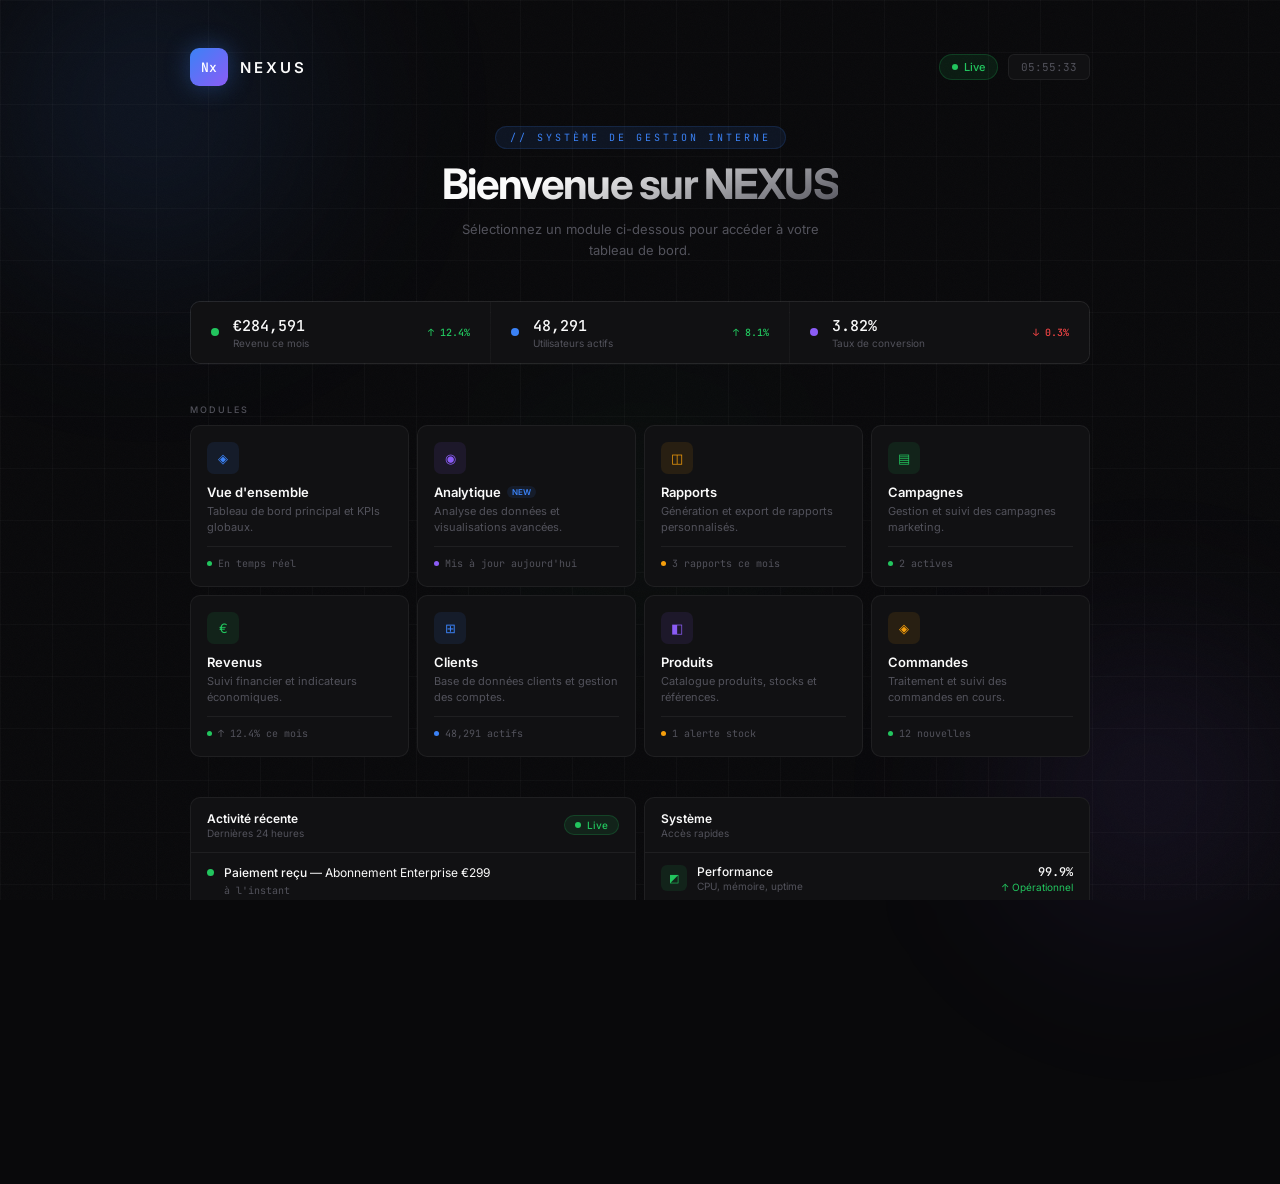
==== commit 9ec7c88e: "Corrections de bugs, responsive et dates automatiques - Responsive tablette/mobile sur l'accueil et " ====
--- a/index.html
+++ b/index.html
@@ -439,6 +439,19 @@
       0%, 100% { opacity: 1; transform: scale(1); }
       50%       { opacity: 0.5; transform: scale(1.3); }
     }
+
+    /* ══════════════════════════════
+       RESPONSIVE
+    ══════════════════════════════ */
+    @media (max-width: 760px) {
+      .page       { padding: 32px 16px; }
+      .grid       { grid-template-columns: repeat(2, 1fr); }
+      .kpi-strip  { grid-template-columns: 1fr; }
+      .bottom-row { grid-template-columns: 1fr; }
+    }
+    @media (max-width: 420px) {
+      .footer { flex-direction: column; align-items: flex-start; gap: 8px; }
+    }
   </style>
 </head>
 <body>
@@ -738,7 +751,7 @@
 
       <!-- ── Footer ── -->
       <div class="footer">
-        <span class="footer-text">NEXUS v1.0 — © 2025 Système de gestion interne</span>
+        <span class="footer-text">NEXUS v1.0 — © <span data-date="{year:0}">2026</span> Système de gestion interne</span>
         <div class="footer-links">
           <a class="footer-link" href="./Vue d'ensemble/index.html">Dashboard</a>
           <a class="footer-link" href="./Paramètres/index.html">Paramètres</a>
@@ -748,6 +761,7 @@
     </div>
   </div>
 
+  <script src="./dates.js"></script>
   <script>
     /* Horloge */
     const cl = document.getElementById('clock');
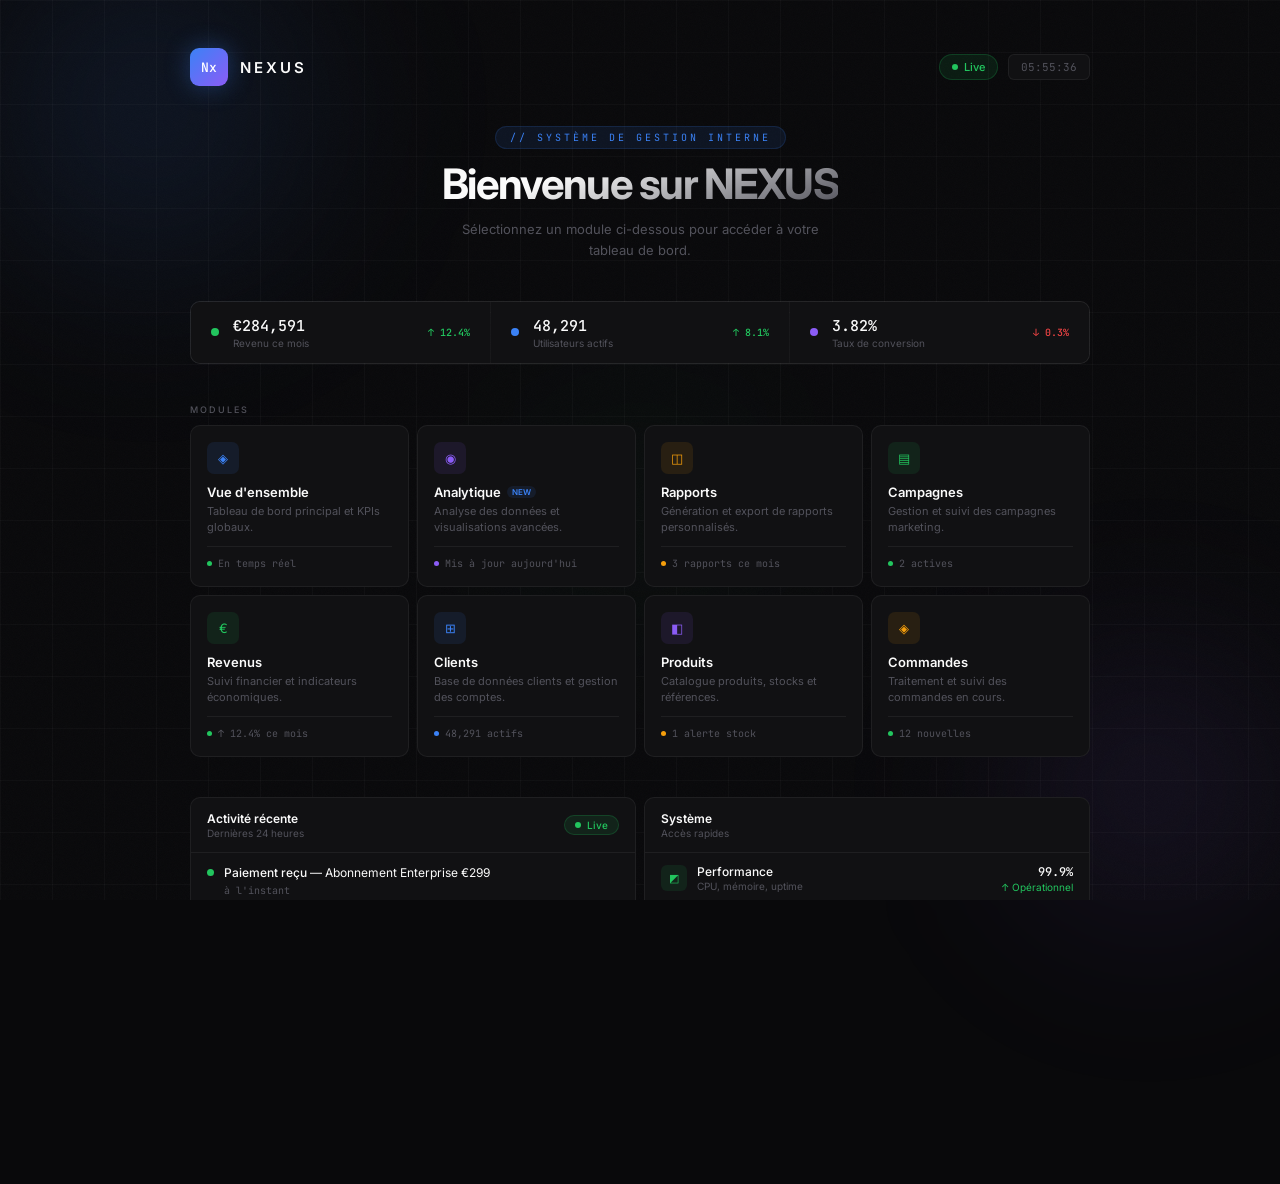
==== commit 31c866dd: "Favicon, icône iOS et métadonnées de partage - favicon.svg (logo Nx du site) et apple-touch-icon.png" ====
--- a/index.html
+++ b/index.html
@@ -4,6 +4,22 @@
   <meta charset="UTF-8">
   <meta name="viewport" content="width=device-width, initial-scale=1.0">
   <title>NEXUS</title>
+  <meta name="description" content="Démo d'un tableau de bord d'administration : analytique, commerce, campagnes et supervision système, avec données simulées en temps réel.">
+  <meta name="theme-color" content="#09090B">
+  <link rel="icon" href="favicon.svg" type="image/svg+xml">
+  <link rel="apple-touch-icon" href="apple-touch-icon.png">
+  <link rel="canonical" href="https://nexus-sigma-pearl.vercel.app/">
+  <meta property="og:type" content="website">
+  <meta property="og:site_name" content="NEXUS">
+  <meta property="og:locale" content="fr_FR">
+  <meta property="og:title" content="NEXUS — Démo de tableau de bord">
+  <meta property="og:description" content="Démo d'un tableau de bord d'administration : analytique, commerce, campagnes et supervision système, avec données simulées en temps réel.">
+  <meta property="og:url" content="https://nexus-sigma-pearl.vercel.app/">
+  <meta property="og:image" content="https://nexus-sigma-pearl.vercel.app/og-image.jpg">
+  <meta property="og:image:width" content="960">
+  <meta property="og:image:height" content="456">
+  <meta property="og:image:alt" content="Aperçu de l'accueil du tableau de bord NEXUS">
+  <meta name="twitter:card" content="summary_large_image">
   <link href="https://fonts.googleapis.com/css2?family=JetBrains+Mono:wght@300;400;500&family=Inter:wght@300;400;500;600;700&display=swap" rel="stylesheet">
   <style>
     *, *::before, *::after { margin: 0; padding: 0; box-sizing: border-box; }
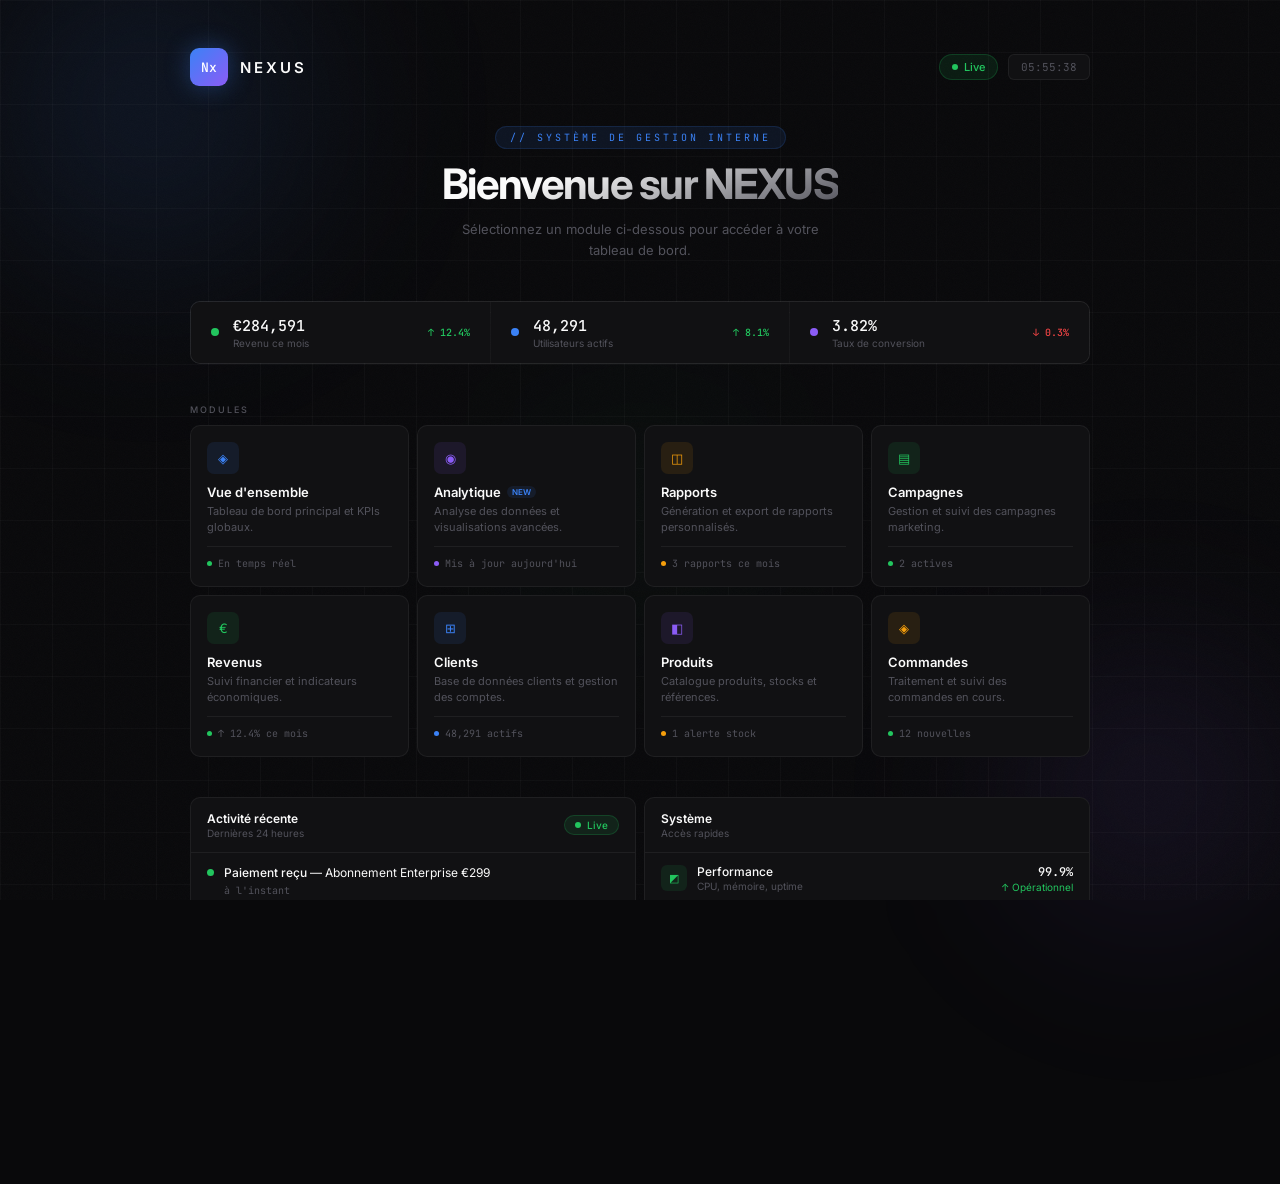
==== commit ec6c48e4: "Image de partage : capture de la page Vue d'ensemble Co-Authored-By: Claude Opus 5 <noreply@anthropi" ====
--- a/index.html
+++ b/index.html
@@ -18,7 +18,7 @@
   <meta property="og:image" content="https://nexus-sigma-pearl.vercel.app/og-image.jpg">
   <meta property="og:image:width" content="960">
   <meta property="og:image:height" content="456">
-  <meta property="og:image:alt" content="Aperçu de l'accueil du tableau de bord NEXUS">
+  <meta property="og:image:alt" content="Aperçu de la page Vue d'ensemble du tableau de bord NEXUS">
   <meta name="twitter:card" content="summary_large_image">
   <link href="https://fonts.googleapis.com/css2?family=JetBrains+Mono:wght@300;400;500&family=Inter:wght@300;400;500;600;700&display=swap" rel="stylesheet">
   <style>
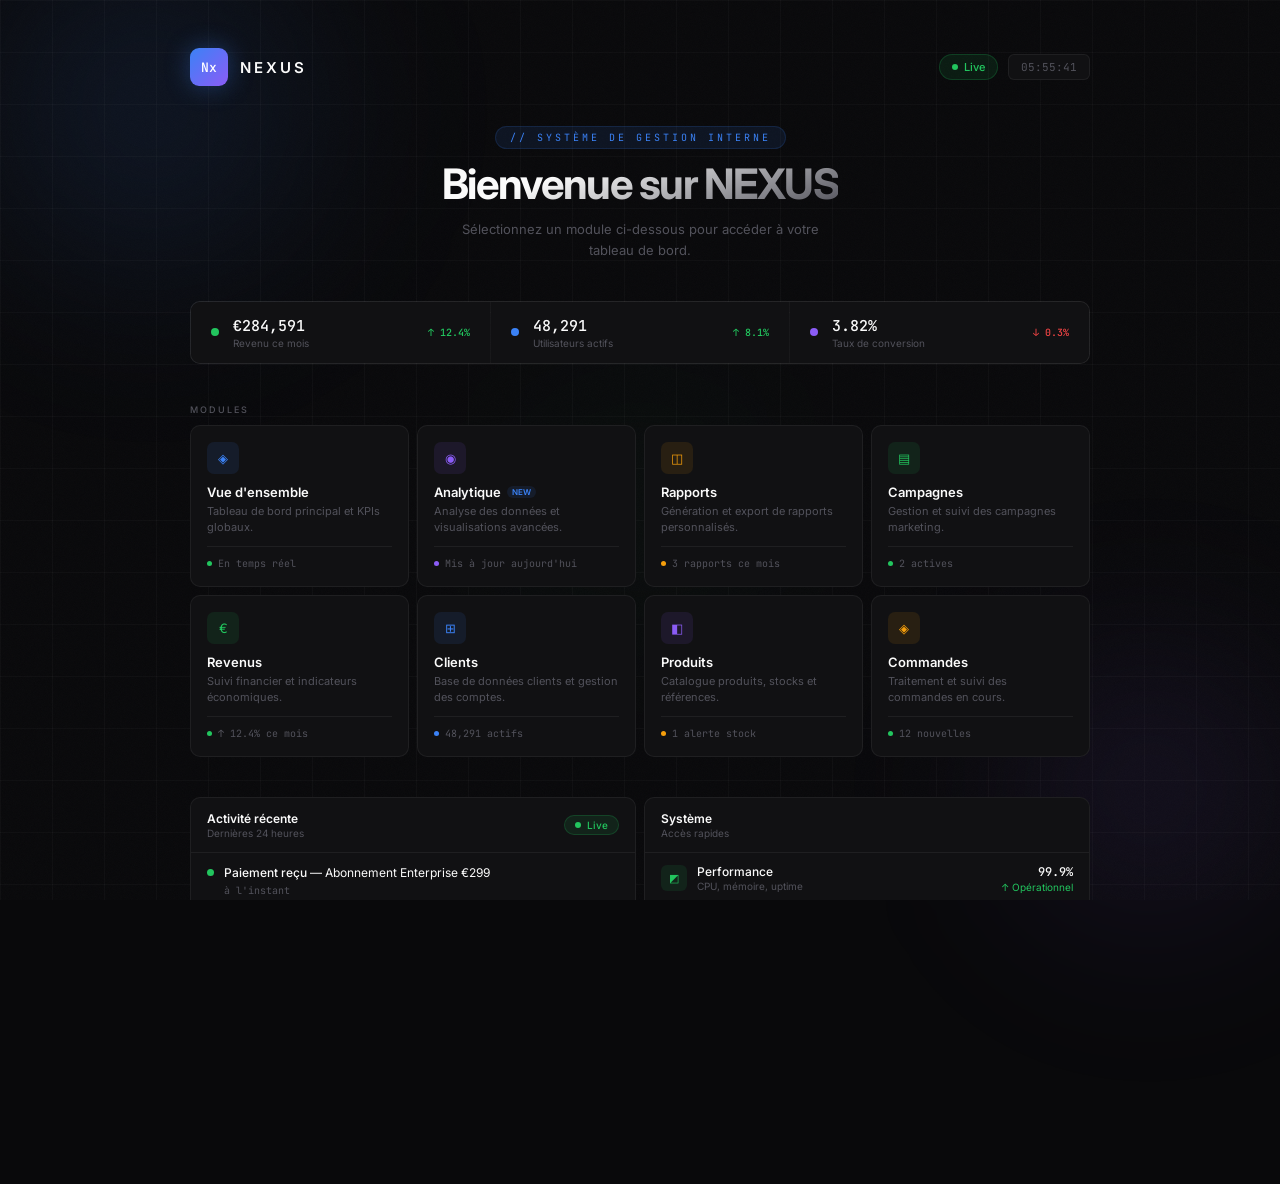
==== commit 4b64168e: "Réorganisation du dossier et corrections Structure - Dossiers des pages en minuscules sans accents n" ====
--- a/index.html
+++ b/index.html
@@ -6,8 +6,8 @@
   <title>NEXUS</title>
   <meta name="description" content="Démo d'un tableau de bord d'administration : analytique, commerce, campagnes et supervision système, avec données simulées en temps réel.">
   <meta name="theme-color" content="#09090B">
-  <link rel="icon" href="favicon.svg" type="image/svg+xml">
-  <link rel="apple-touch-icon" href="apple-touch-icon.png">
+  <link rel="icon" href="assets/img/favicon.svg" type="image/svg+xml">
+  <link rel="apple-touch-icon" href="assets/img/apple-touch-icon.png">
   <link rel="canonical" href="https://nexus-sigma-pearl.vercel.app/">
   <meta property="og:type" content="website">
   <meta property="og:site_name" content="NEXUS">
@@ -15,7 +15,7 @@
   <meta property="og:title" content="NEXUS — Démo de tableau de bord">
   <meta property="og:description" content="Démo d'un tableau de bord d'administration : analytique, commerce, campagnes et supervision système, avec données simulées en temps réel.">
   <meta property="og:url" content="https://nexus-sigma-pearl.vercel.app/">
-  <meta property="og:image" content="https://nexus-sigma-pearl.vercel.app/og-image.jpg">
+  <meta property="og:image" content="https://nexus-sigma-pearl.vercel.app/assets/img/og-image.jpg">
   <meta property="og:image:width" content="960">
   <meta property="og:image:height" content="456">
   <meta property="og:image:alt" content="Aperçu de la page Vue d'ensemble du tableau de bord NEXUS">
@@ -534,7 +534,7 @@
         <p class="section-label">Modules</p>
         <div class="grid">
 
-          <a class="card" data-color="blue" href="./Vue d'ensemble/index.html">
+          <a class="card" data-color="blue" href="./vue-ensemble/index.html">
             <div class="card-top">
               <div class="card-icon" style="background:var(--blue-dim);color:var(--blue);">◈</div>
               <span class="card-arrow">→</span>
@@ -549,7 +549,7 @@
             </div>
           </a>
 
-          <a class="card" data-color="violet" href="./Analytique/index.html">
+          <a class="card" data-color="violet" href="./analytique/index.html">
             <div class="card-top">
               <div class="card-icon" style="background:var(--violet-dim);color:var(--violet);">◉</div>
               <span class="card-arrow">→</span>
@@ -564,7 +564,7 @@
             </div>
           </a>
 
-          <a class="card" data-color="amber" href="./Rapports/index.html">
+          <a class="card" data-color="amber" href="./rapports/index.html">
             <div class="card-top">
               <div class="card-icon" style="background:var(--amber-dim);color:var(--amber);">◫</div>
               <span class="card-arrow">→</span>
@@ -579,7 +579,7 @@
             </div>
           </a>
 
-          <a class="card" data-color="green" href="./Campagnes/index.html">
+          <a class="card" data-color="green" href="./campagnes/index.html">
             <div class="card-top">
               <div class="card-icon" style="background:var(--green-dim);color:var(--green);">▤</div>
               <span class="card-arrow">→</span>
@@ -594,7 +594,7 @@
             </div>
           </a>
 
-          <a class="card" data-color="green" href="./Revenus/index.html">
+          <a class="card" data-color="green" href="./revenus/index.html">
             <div class="card-top">
               <div class="card-icon" style="background:var(--green-dim);color:var(--green);">€</div>
               <span class="card-arrow">→</span>
@@ -609,7 +609,7 @@
             </div>
           </a>
 
-          <a class="card" data-color="blue" href="./Clients/index.html">
+          <a class="card" data-color="blue" href="./clients/index.html">
             <div class="card-top">
               <div class="card-icon" style="background:var(--blue-dim);color:var(--blue);">⊞</div>
               <span class="card-arrow">→</span>
@@ -624,7 +624,7 @@
             </div>
           </a>
 
-          <a class="card" data-color="violet" href="./Produits/index.html">
+          <a class="card" data-color="violet" href="./produits/index.html">
             <div class="card-top">
               <div class="card-icon" style="background:var(--violet-dim);color:var(--violet);">◧</div>
               <span class="card-arrow">→</span>
@@ -639,7 +639,7 @@
             </div>
           </a>
 
-          <a class="card" data-color="amber" href="./Commandes/index.html">
+          <a class="card" data-color="amber" href="./commandes/index.html">
             <div class="card-top">
               <div class="card-icon" style="background:var(--amber-dim);color:var(--amber);">◈</div>
               <span class="card-arrow">→</span>
@@ -709,7 +709,7 @@
               <p class="sys-subtitle">Accès rapides</p>
             </div>
           </div>
-          <a class="sys-row" href="./Performance/index.html">
+          <a class="sys-row" href="./performance/index.html">
             <div class="sys-left">
               <div class="sys-icon" style="background:var(--green-dim);color:var(--green);">◩</div>
               <div>
@@ -722,7 +722,7 @@
               <p class="sys-delta up">↑ Opérationnel</p>
             </div>
           </a>
-          <a class="sys-row" href="./Logs/index.html">
+          <a class="sys-row" href="./logs/index.html">
             <div class="sys-left">
               <div class="sys-icon" style="background:var(--blue-dim);color:var(--blue);">◈</div>
               <div>
@@ -735,7 +735,7 @@
               <p class="sys-delta" style="color:var(--muted);">entrées aujourd'hui</p>
             </div>
           </a>
-          <a class="sys-row" href="./Paramètres/index.html">
+          <a class="sys-row" href="./parametres/index.html">
             <div class="sys-left">
               <div class="sys-icon" style="background:var(--violet-dim);color:var(--violet);">◧</div>
               <div>
@@ -748,7 +748,7 @@
               <p class="sys-delta" style="color:var(--muted);">Configurer</p>
             </div>
           </a>
-          <a class="sys-row" href="./Vue d'ensemble/index.html">
+          <a class="sys-row" href="./vue-ensemble/index.html">
             <div class="sys-left">
               <div class="sys-icon" style="background:var(--blue-dim);color:var(--blue);">◈</div>
               <div>
@@ -769,15 +769,15 @@
       <div class="footer">
         <span class="footer-text">NEXUS v1.0 — © <span data-date="{year:0}">2026</span> Système de gestion interne</span>
         <div class="footer-links">
-          <a class="footer-link" href="./Vue d'ensemble/index.html">Dashboard</a>
-          <a class="footer-link" href="./Paramètres/index.html">Paramètres</a>
+          <a class="footer-link" href="./vue-ensemble/index.html">Dashboard</a>
+          <a class="footer-link" href="./parametres/index.html">Paramètres</a>
         </div>
       </div>
 
     </div>
   </div>
 
-  <script src="./dates.js"></script>
+  <script src="assets/js/dates.js"></script>
   <script>
     /* Horloge */
     const cl = document.getElementById('clock');
